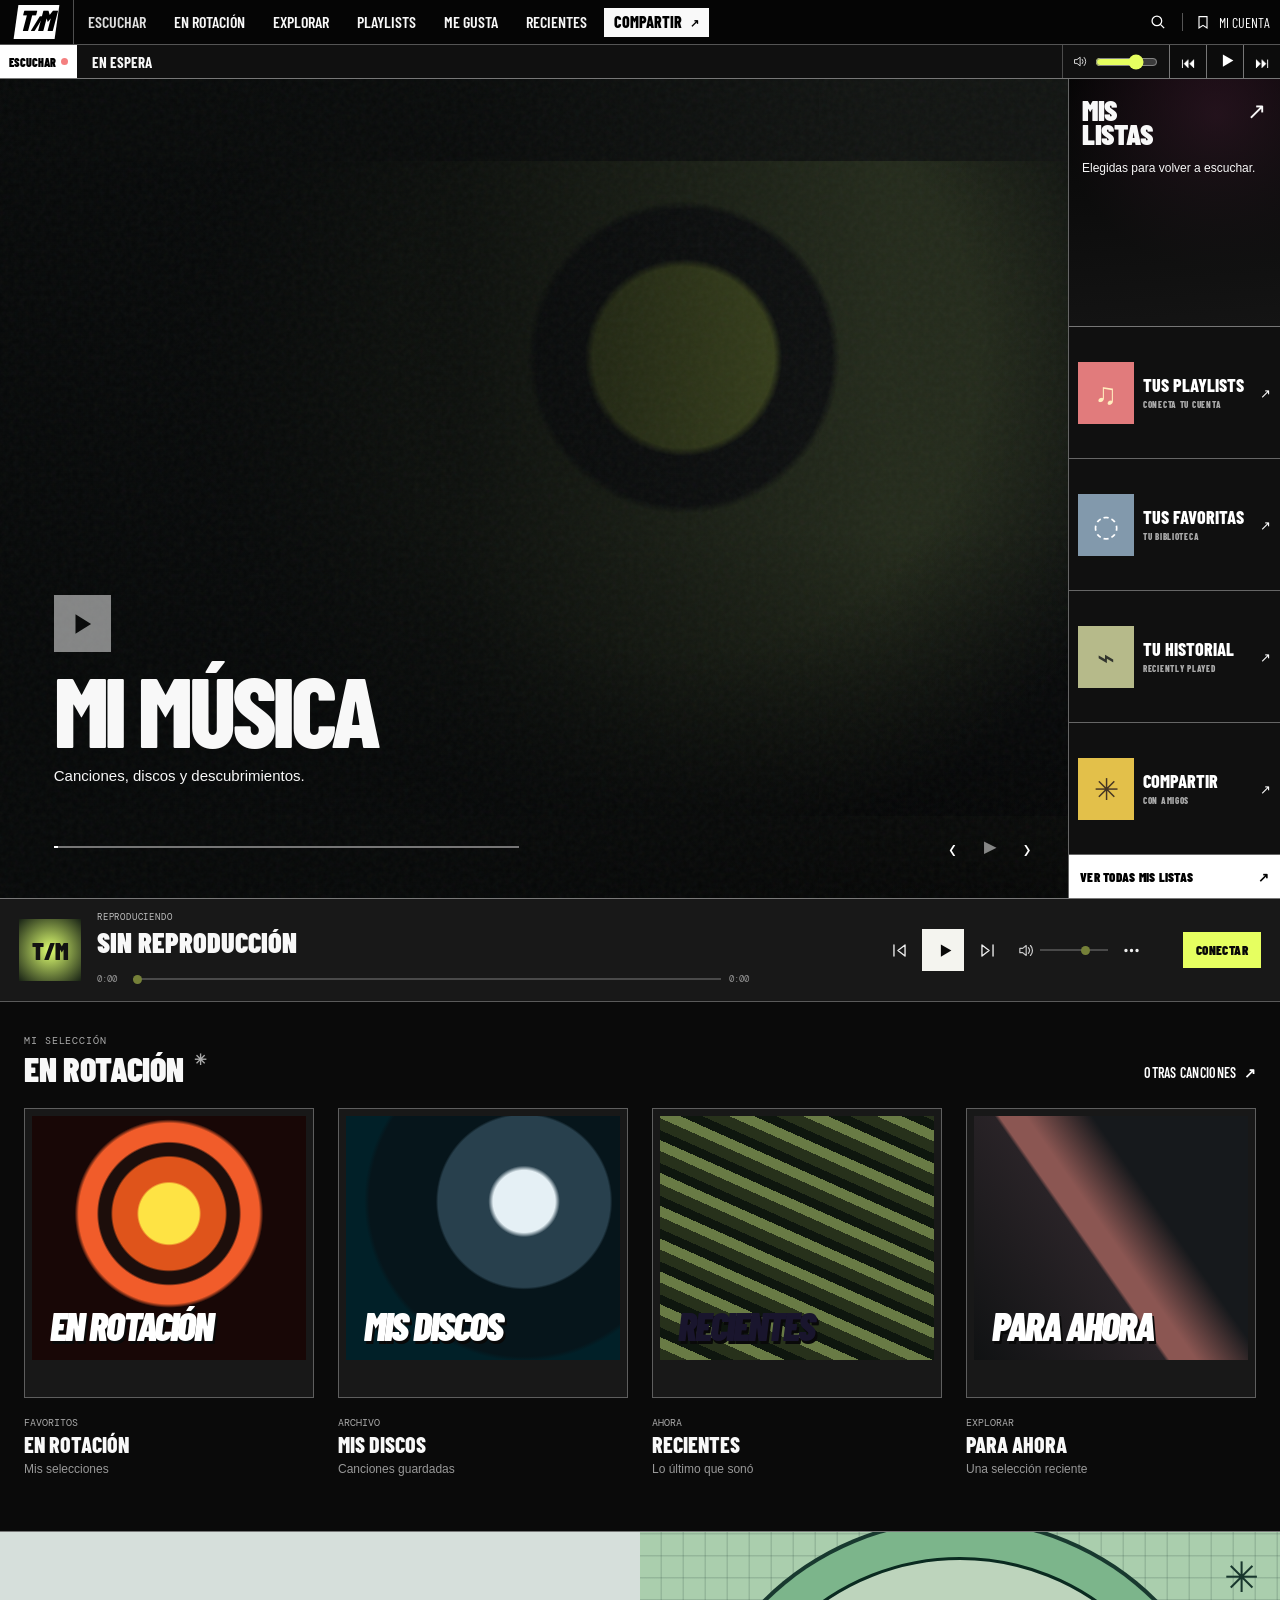
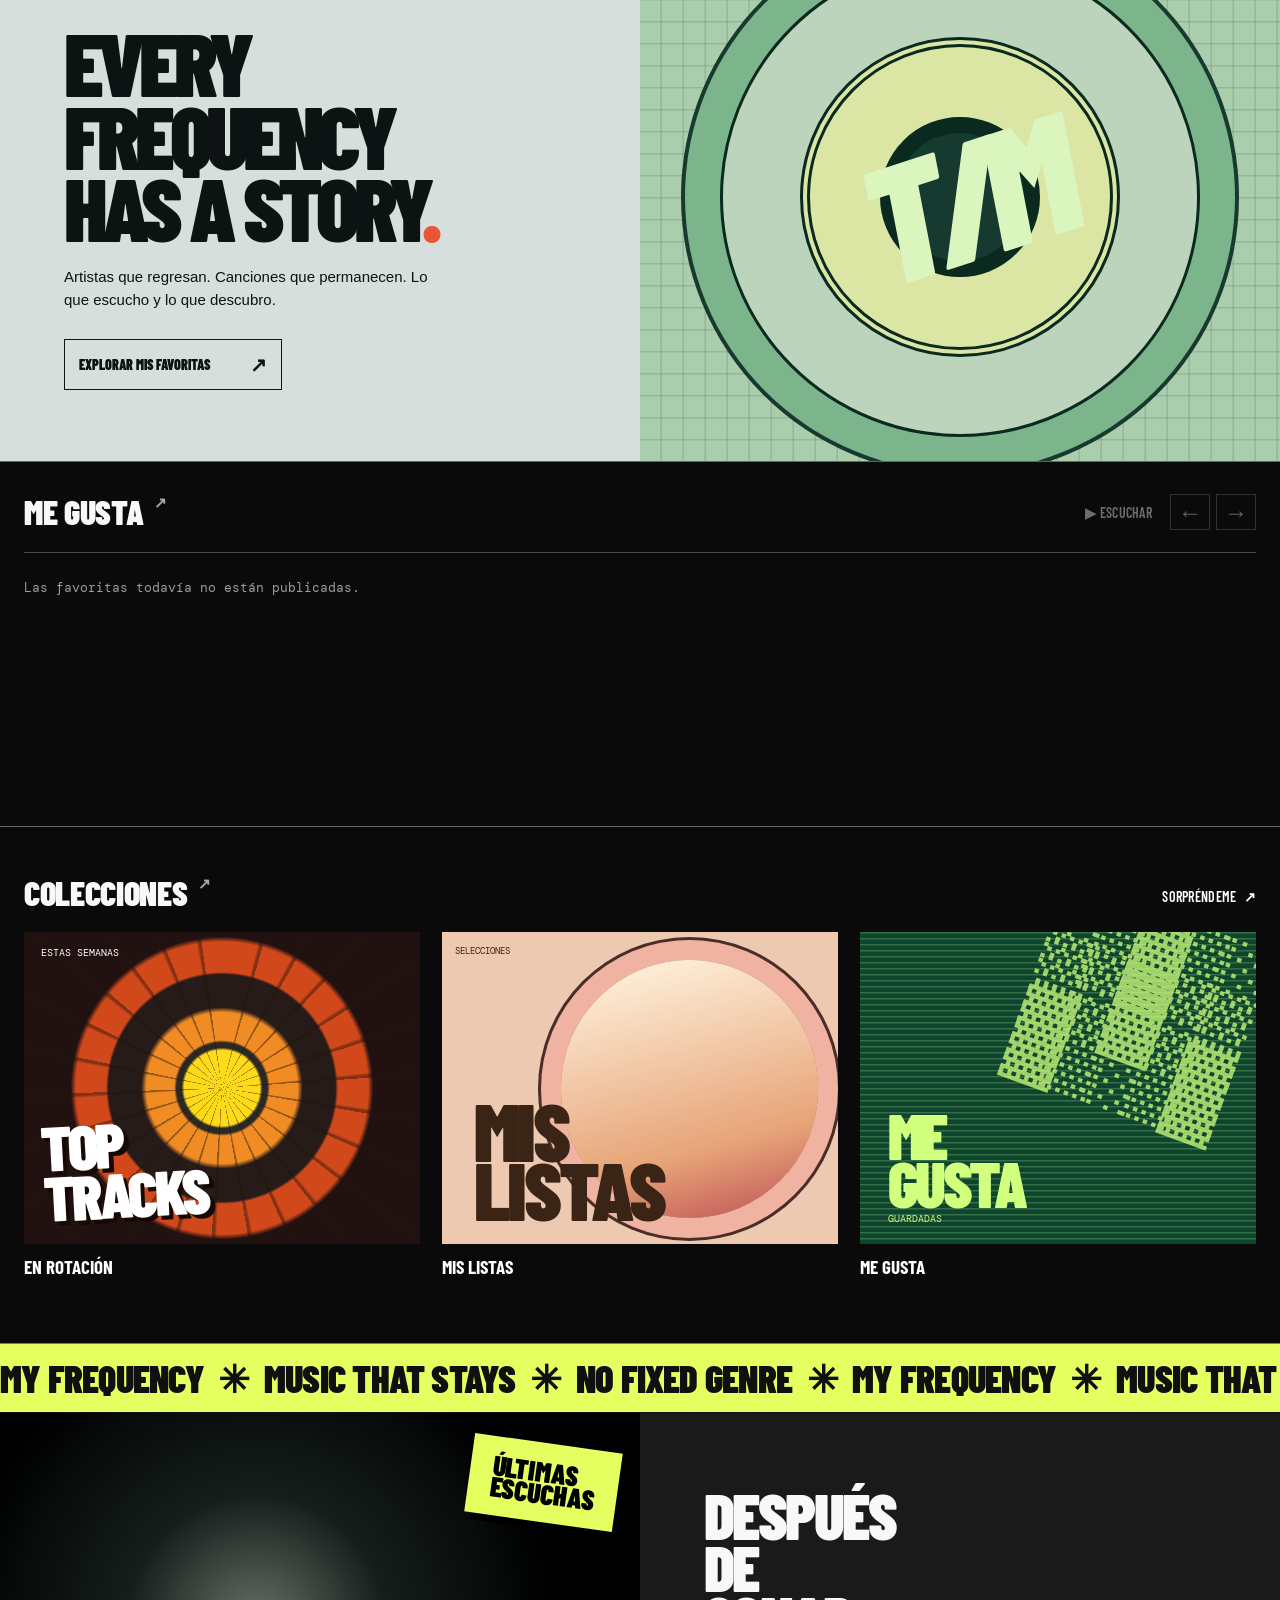
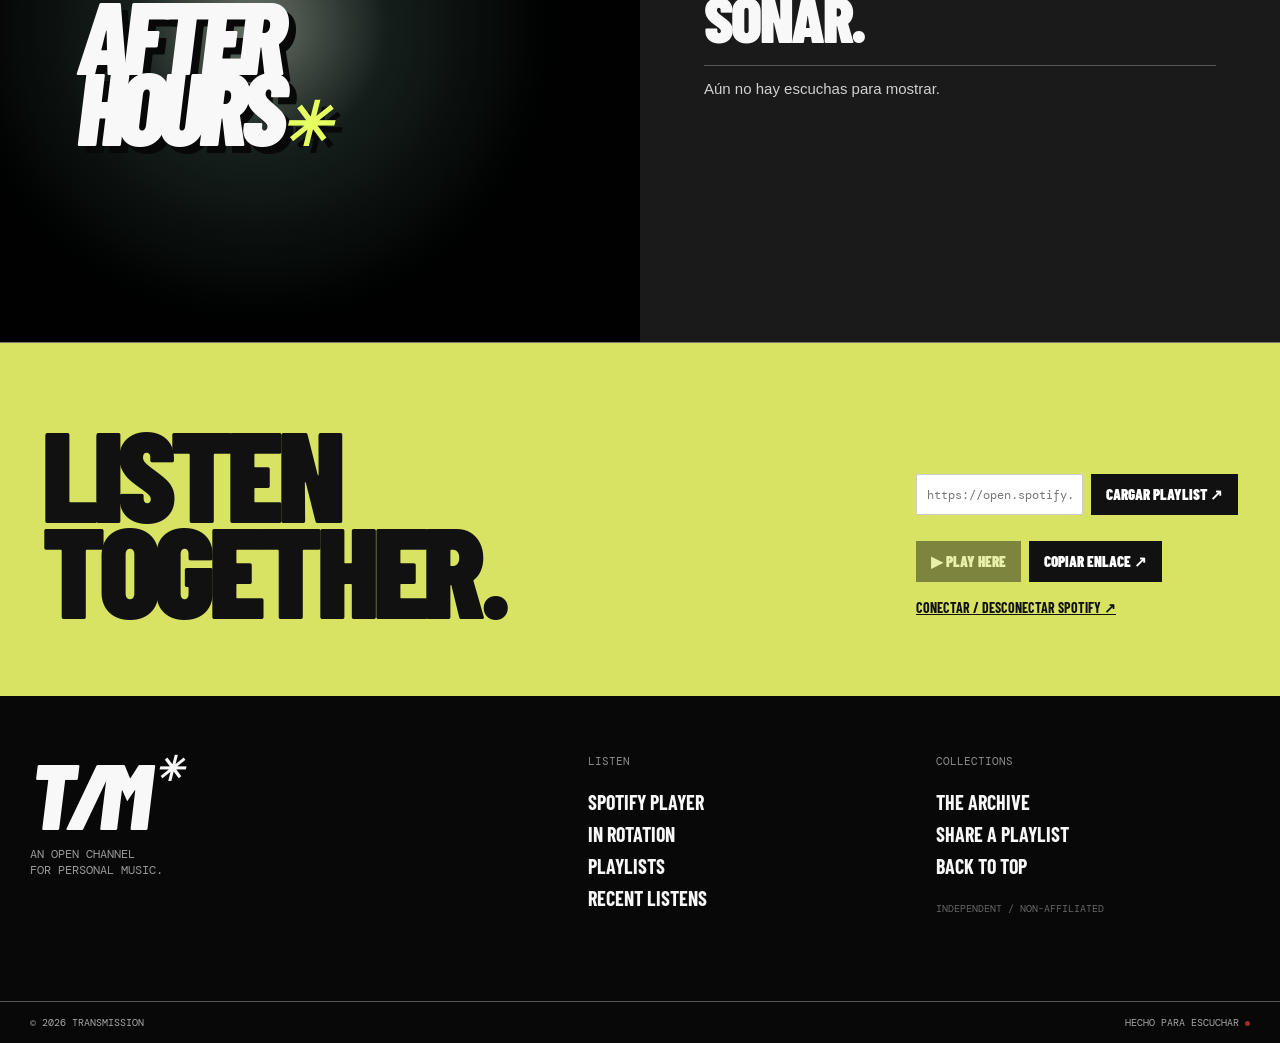
==== index.html @ 9f0e2707 "Publicar correcciones finales de audio, descubrimiento, playlists y navegación sin caché anterior" ====
<!doctype html>
<html lang="es">
<head>
  <meta charset="utf-8">
<link rel="icon" href="./favicon.svg?v=2" type="image/svg+xml">
<link rel="shortcut icon" href="./favicon.svg?v=2" type="image/svg+xml">
<meta name="application-name" content="TRANSMISSION">
<meta name="apple-mobile-web-app-title" content="TRANSMISSION">
<meta property="og:site_name" content="TRANSMISSION">
  <meta name="viewport" content="width=device-width, initial-scale=1, viewport-fit=cover">
  <meta name="theme-color" content="#080808">
  <meta name="description" content="TRANSMISSION: tu biblioteca, playlists y canciones de Spotify dentro de una web personal.">
  <title>TRANSMISSION — Personal music archive</title>
  <link rel="preconnect" href="https://fonts.googleapis.com">
  <link rel="preconnect" href="https://fonts.gstatic.com" crossorigin>
  <link href="https://fonts.googleapis.com/css2?family=Barlow+Condensed:wght@400;500;600;700;800;900&family=DM+Mono:wght@400;500&display=swap" rel="stylesheet">
  <style>
:root{--ink:#0a0a0a;--paper:#f2f0eb;--line:#4f4f4f;--yellow:#e6ff60;--mono:'DM Mono',monospace;--display:'Barlow Condensed','Arial Narrow',Arial,sans-serif}*{box-sizing:border-box}html{scroll-behavior:smooth;scroll-padding-top:85px}body{margin:0;background:var(--ink);color:#f8f8f8;font-family:var(--display);-webkit-font-smoothing:antialiased}button,input{font:inherit}button{cursor:pointer}button:focus-visible,a:focus-visible,input:focus-visible{outline:3px solid var(--yellow);outline-offset:3px}a{color:inherit;text-decoration:none}svg{fill:none;stroke:currentColor;stroke-width:1.7}img{max-width:100%}.skip-link{position:absolute;top:-60px;left:8px;background:white;color:black;padding:12px;z-index:500}.skip-link:focus{top:8px}.site-header{position:sticky;top:0;z-index:100;background:#050505}.top-bar{height:45px;display:flex;align-items:stretch;border-bottom:1px solid #555}.brand{padding:0 12px;display:grid;place-items:center;border-right:1px solid #4f4f4f;min-width:74px}.brand-mark{background:white;color:black;padding:0 4px 1px;font-family:var(--display);font-size:29px;font-style:italic;font-weight:900;line-height:30px;letter-spacing:-2px;transform:skew(-8deg)}.brand-mark-slash{font-size:21px;letter-spacing:-3px}.main-nav{display:flex;align-items:stretch;flex:1;min-width:0}.nav-link,.support-link{display:flex;align-items:center;padding:0 14px;font-size:16px;line-height:1;white-space:nowrap;font-weight:600}.nav-link:hover,.nav-link.is-current{color:#dedede}.nav-link:hover{text-decoration:underline;text-underline-offset:5px}.support-link{background:#f9f9f9;color:black;font-weight:800;height:29px;align-self:center;margin-left:3px;padding:0 10px;transition:background .2s}.support-link:hover{background:var(--yellow)}.support-link span{font-size:11px;margin-left:8px}.header-tools{display:flex;align-items:stretch;margin-left:auto}.icon-button{background:transparent;color:white;border:0;display:grid;place-items:center;min-width:40px}.header-search{width:45px}.header-search svg{width:18px;height:18px}.tool-divider{height:18px;align-self:center;border-left:1px solid #555;margin:0 2px}.header-account{display:flex;align-items:center;gap:8px;border:0;background:transparent;color:white;font-size:14px;padding:0 10px;white-space:nowrap}.header-account:hover,.icon-button:hover{color:var(--yellow)}.header-account svg{width:16px;height:16px}.saved-counter{font-family:var(--mono);font-size:9px;background:#444;padding:2px 4px;border-radius:8px}.more-trigger{font-size:15px;letter-spacing:3px;width:36px}.mobile-trigger{display:none}.live-strip{height:34px;display:flex;align-items:stretch;border-bottom:1px solid #777;background:#101010;overflow:hidden}.live-badge{font-size:12px;font-weight:900;color:black;background:#fff;white-space:nowrap;padding:0 9px;display:flex;align-items:center;gap:5px}.pulse-dot{display:inline-block;width:7px;height:7px;background:#ef4242;border-radius:100%;animation:pulse 1.7s infinite}.live-channel{color:white;border:0;border-left:1px solid #777;border-right:1px solid #777;background:#080808;display:flex;gap:8px;align-items:center;min-width:0;flex:1;text-align:left;padding:0;transition:background .15s}.live-channel:hover,.live-channel.is-active{background:#242424}.channel-number{align-self:stretch;background:white;color:black;font-weight:900;font-size:18px;padding:3px 10px;min-width:31px;display:grid;place-items:center}.channel-play{font-size:13px;padding-left:1px}.live-channel strong{font-size:15px;white-space:nowrap;text-overflow:ellipsis;overflow:hidden;letter-spacing:.03em}.broadcast-city{font-size:12px;font-weight:500;margin-left:auto;padding:0 8px}.strip-control{border:0;border-left:1px solid #777;background:#0c0c0c;color:white;min-width:37px;font-size:15px}.strip-control:hover{background:white;color:black}
.lead-layout{display:grid;grid-template-columns:minmax(0,1fr) 212px;min-height:calc(100vh - 80px);height:min(760px,calc(100svh - 80px));border-bottom:1px solid #787878}.hero-slider,.hero-visual{min-height:0;height:100%;position:relative;overflow:hidden}.hero-visual{background:#151515}.hero-image{position:absolute;inset:0;background-position:center;background-size:cover;transform:scale(1.035);transition:opacity .42s ease,transform 7s ease;opacity:.88}.hero-image.animate{transform:scale(1.115)}.hero-visual:before{content:"";pointer-events:none;position:absolute;inset:0;background:linear-gradient(0deg,rgba(0,0,0,.94) 0%,rgba(0,0,0,.32) 38%,transparent 75%),linear-gradient(90deg,rgba(0,0,0,.32),transparent 75%);z-index:1}.hero-grain{pointer-events:none;position:absolute;inset:0;z-index:1;opacity:.17;background-image:url('data:image/svg+xml,%3Csvg viewBox="0 0 180 180" xmlns="http://www.w3.org/2000/svg"%3E%3Cfilter id="n"%3E%3CfeTurbulence type="fractalNoise" baseFrequency=".85" numOctaves="3" stitchTiles="stitch"/%3E%3C/filter%3E%3Crect width="100%25" height="100%25" filter="url(%23n)" opacity=".28"/%3E%3C/svg%3E')}.hero-topline{position:absolute;left:26px;right:26px;top:23px;z-index:2;display:flex;justify-content:space-between;font-family:var(--mono);font-size:10px;letter-spacing:.06em;text-shadow:0 1px 4px #111}.hero-onair{display:flex;align-items:center;gap:6px}.hero-onair i{width:6px;height:6px;border-radius:50%;background:#e74747;display:block;animation:pulse 1.5s infinite}.hero-caption{position:absolute;left:clamp(24px,4.2vw,70px);bottom:112px;right:10%;z-index:3;max-width:620px}.hero-play{height:57px;width:57px;background:white;border:1px solid white;color:#0b0b0b;display:grid;place-items:center;margin-bottom:18px;transition:transform .2s,background .2s}.hero-play svg{width:26px;height:26px;fill:currentColor;stroke:none}.hero-play:hover{transform:scale(1.08);background:var(--yellow)}.hero-kicker{font-size:14px;text-transform:uppercase;letter-spacing:.08em;margin:0 0 3px}.hero-title{font-weight:800;line-height:.8;letter-spacing:-.045em;font-size:clamp(60px,7.7vw,148px);margin:0 0 16px;text-transform:uppercase}.hero-description{font-family:Arial,sans-serif;max-width:390px;font-size:15px;line-height:1.4;margin:0}.slider-footer{position:absolute;z-index:3;left:clamp(24px,4.2vw,70px);bottom:35px;right:30px;display:flex;align-items:center;gap:14px}.slider-progress{height:2px;flex:1;max-width:465px;background:#767676;overflow:hidden}.slider-progress span{display:block;width:1%;background:white;height:100%;transition:width .12s linear}.slider-count{font-family:var(--mono);font-size:11px;color:#ddd;white-space:nowrap}.slider-controls{display:flex;gap:14px;margin-left:auto}.slider-controls button{background:none;border:0;color:white;font-size:31px;line-height:1;min-width:20px;transition:transform .18s}.slider-controls button:hover{transform:scale(1.2);color:var(--yellow)}#pause-slide{font-size:15px;font-weight:bold}.mixtape-rail{height:100%;border-left:1px solid #666;display:flex;flex-direction:column;min-height:0}.rail-head{flex:1.65;min-height:0;position:relative;background:linear-gradient(175deg,rgba(0,0,0,.5),#141414),radial-gradient(circle at 70% 15%,#4d233b,transparent 60%);padding:21px 13px 13px;display:flex;flex-direction:column;border-bottom:1px solid #777}.rail-heading{font-size:29px;font-weight:900;line-height:.83;letter-spacing:-.01em}.rail-heading-arrows{position:absolute;right:14px;top:17px;font-size:23px}.rail-head p{font-family:Arial,sans-serif;font-size:12px;line-height:1.38;max-width:165px;margin-top:auto}.rail-item{background:#101010;flex:1;min-height:0;display:flex;align-items:center;gap:9px;text-align:left;color:white;border:0;border-bottom:1px solid #666;padding:5px 9px;overflow:hidden;transition:background .18s}.rail-item:hover{background:#2c2c2c}.rail-item-cover{height:62px;width:56px;flex-shrink:0;display:grid;place-items:center;font-size:30px}.art-pool{background:#e17b7c;color:#ffedbe}.art-focus{background:#8299ac;color:white}.art-low{background:#b6ba8a;color:#32352e}.art-feel{background:#e3c04a;color:#453523}.rail-item-label{font-size:18px;line-height:1.02;font-weight:800;flex:1}.rail-item-label small{display:block;font-size:9px;color:#aaa;letter-spacing:.08em;margin-top:5px}.rail-item-arrow{font-size:13px}.rail-all{border:0;background:white;color:black;height:43px;display:flex;align-items:center;justify-content:space-between;padding:0 11px;font-size:13px;font-weight:900;letter-spacing:.02em}.rail-all:hover{background:var(--yellow)}
.catalog-section{padding:32px 24px 54px;border-bottom:1px solid #777}.section-heading{display:flex;justify-content:space-between;gap:18px;align-items:end;margin-bottom:22px}.section-heading .eyebrow{margin-bottom:5px}.eyebrow{display:block;font-family:var(--mono);font-size:10px;letter-spacing:.09em;color:#aaa}.section-heading h2{font-weight:900;font-size:34px;line-height:1;margin:0;letter-spacing:-.01em}.heading-indicator{font-size:15px;vertical-align:top;color:#aaa;margin-left:4px}.view-all{font-size:14px;border:0;background:transparent;color:white;padding:5px 0;font-weight:600;letter-spacing:.02em;white-space:nowrap}.view-all span{margin-left:4px}.view-all:hover{color:var(--yellow)}.picks-grid{display:grid;grid-template-columns:repeat(4,minmax(0,1fr));gap:24px}.record-card{min-width:0}.record-image{display:block;border:1px solid #5e5e5e;position:relative;aspect-ratio:1 / 1;width:100%;overflow:hidden;background:#181818;padding:0;text-align:left;color:white}.record-art{position:absolute;inset:0;background-size:cover;background-position:center;transition:transform .6s cubic-bezier(.2,.7,.2,1),filter .4s}.record-image:hover .record-art{transform:scale(1.065);filter:brightness(.88)}.record-image:after{content:'';position:absolute;inset:0;box-shadow:inset 0 0 0 0 white;transition:box-shadow .2s;pointer-events:none}.record-image:hover:after{box-shadow:inset 0 0 0 2px white}.card-play{position:absolute;left:12px;bottom:12px;width:37px;height:37px;background:white;color:black;display:grid;place-items:center;font-size:14px;opacity:0;transform:translateY(8px);transition:.2s}.record-image:hover .card-play,.record-image:focus-visible .card-play{opacity:1;transform:translateY(0)}.record-index{position:absolute;right:9px;top:9px;padding:4px 6px;background:#000c;color:white;font-family:var(--mono);font-size:9px}.record-info{display:flex;justify-content:space-between;align-items:start;gap:10px;margin-top:12px}.record-type{font-family:var(--mono);font-size:10px;color:#aaa}.record-info h3{font-size:22px;line-height:1.02;margin:4px 0 5px;font-weight:800}.record-info p{margin:0;max-width:260px;color:#999;font-family:Arial,sans-serif;font-size:12px;line-height:1.38}.save-button{flex-shrink:0;color:white;background:transparent;border:1px solid #777;width:29px;height:29px;display:grid;place-items:center;font-family:Arial,sans-serif;font-size:24px;font-weight:normal;line-height:1}.save-button:hover,.save-button.is-saved{color:black;background:var(--yellow);border-color:var(--yellow)}.graphic-one{background:linear-gradient(147deg,#f26930 0 52%,#220e28 52%);padding:21px}.graphic-one .graphic-overline{position:absolute;top:12px;left:18px;font:9px var(--mono);color:black}.graphic-one b{position:absolute;bottom:15%;left:10px;color:#f5eacb;font-size:clamp(40px,5.5vw,101px);font-style:italic;font-weight:900;line-height:.65;letter-spacing:-.09em;transform:rotate(-8deg);text-shadow:5px 5px 0 #090909}.graphic-bottom{position:absolute;bottom:12px;right:12px;font:10px var(--mono);color:#ffceb8}.graphic-two{background:radial-gradient(circle at 54% 40%,#c6e8c2 0,#4e6f68 24%,#141a3b 42%,#131216 70%)}.graphic-two .orbital{position:absolute;left:15%;top:12%;width:80%;height:75%;border:1px solid #d1f1baaa;border-radius:50%;transform:rotate(35deg) scaleX(.5)}.graphic-two .orbital-two{transform:rotate(-35deg) scaleX(.7)}.graphic-two strong{position:absolute;font-size:clamp(50px,5vw,96px);font-weight:900;line-height:.74;letter-spacing:-.06em;left:8%;bottom:15%;color:#e5ecde;text-shadow:3px 3px 12px #111}.graphic-two small{position:absolute;bottom:7%;left:9%;font:10px var(--mono)}.graphic-three{background:#9d85ce;color:#1a1432}.graphic-three .graphic-number{position:absolute;top:13px;left:16px;font:10px var(--mono)}.graphic-three strong{position:absolute;top:27%;left:6%;font-size:clamp(49px,5.1vw,102px);font-weight:900;line-height:.67;letter-spacing:-.075em;z-index:2}.connections-lines{position:absolute;inset:-30%;background:repeating-linear-gradient(25deg,transparent 0 19px,#2c2548 20px 21px,transparent 22px 36px);opacity:.28;transform:rotate(16deg)}.graphic-footer{position:absolute;bottom:13px;right:13px;font:10px var(--mono)}
.discover-panel{min-height:530px;display:grid;grid-template-columns:1fr 1fr;border-bottom:1px solid #666;overflow:hidden}.discover-copy{padding:clamp(38px,5vw,80px);display:flex;flex-direction:column;align-items:start;justify-content:center;background:#d6dfdb;color:#0d1212}.discover-copy .eyebrow{color:#444}.discover-copy h2{margin:22px 0;font-size:clamp(67px,7vw,134px);letter-spacing:-.065em;font-weight:900;line-height:.81}.heading-period{color:#e95537}.discover-copy p{font-family:Arial,sans-serif;font-size:15px;max-width:390px;line-height:1.55;margin:0 0 28px}.outline-cta{border:1px solid currentColor;display:flex;align-items:center;justify-content:space-between;gap:40px;padding:12px 14px;font-size:14px;font-weight:900;transition:.2s;background:transparent;color:inherit}.outline-cta:hover{background:#121212;color:white}.outline-cta span{font-size:20px}.discover-art{position:relative;min-height:500px;background:#aacead;overflow:hidden}.discover-art:before{content:'';position:absolute;inset:0;background:repeating-linear-gradient(0deg,transparent 0 20px,#36534831 21px 22px),repeating-linear-gradient(90deg,transparent 0 20px,#36534831 21px 22px)}.circles{border-radius:50%;border:3px solid #0a2a20;position:absolute;left:50%;top:50%;transform:translate(-50%,-50%);aspect-ratio:1}.circle-a{width:75%;background:#bdd4bc;box-shadow:0 0 0 35px #7cb58b,0 0 0 39px #18392f}.circle-b{width:50%;border-width:10px;border-style:double;background:#dbe6a4}.circle-c{width:25%;border-width:16px;background:#163a30}.disc-mark{position:absolute;inset:0;display:grid;place-items:center;color:#dbf5be;font-size:clamp(90px,13vw,210px);letter-spacing:-.1em;font-style:italic;font-weight:900;transform:rotate(-18deg)}.sideprint{position:absolute;left:18px;bottom:17px;color:#10281f;font:10px var(--mono)}.crosshair{position:absolute;right:21px;top:18px;color:#18362d;font-size:42px;animation:slow-spin 18s linear infinite}.collection-section{padding-top:49px}.collection-grid{display:grid;grid-template-columns:repeat(3,minmax(0,1fr));gap:22px}.collection-tile{display:block;min-width:0;background:none;color:white;text-align:left;border:0;padding:0}.collection-art{position:relative;display:block;overflow:hidden;aspect-ratio:1.27}.collection-art-one{background:radial-gradient(circle at 50% 50%,#ffda1a 0 15%,#2c2822 16% 18%,#f18c24 19% 30%,#271b19 32% 45%,#d1481a 46% 58%,#211211 60%)}.collection-art-one:before{content:'';position:absolute;inset:-50%;background:repeating-conic-gradient(from 2deg at 50% 50%,transparent 0 12deg,#20130b70 13deg 14deg);animation:slow-spin 45s linear infinite}.distortion-title{position:absolute;font-size:clamp(42px,4.9vw,89px);font-weight:900;line-height:.8;letter-spacing:-.045em;left:18px;bottom:26px;transform:rotate(-3deg);text-shadow:4px 4px #170803;z-index:1}.distortion-coord{position:absolute;top:14px;left:17px;font:10px var(--mono);z-index:1}.collection-art-two{background:#edc9b1;color:#392415}.sun-disc{position:absolute;left:30%;top:9%;width:65%;aspect-ratio:1;border-radius:50%;background:linear-gradient(165deg,#fef1dc 5%,#e7a478 70%,#be4e55 100%);box-shadow:0 0 0 20px #f0b3a1,0 0 0 23px #4b2d28}.collection-art-two strong{position:absolute;left:8%;bottom:8%;font-size:clamp(64px,6.4vw,120px);font-weight:900;letter-spacing:-.04em;line-height:.73}.tiny-invert{position:absolute;top:13px;left:13px;font:9px var(--mono)}.collection-art-three{background:#0f442d;color:#d1ff7e}.collection-art-three:before{content:'';position:absolute;inset:0;background:repeating-linear-gradient(0deg,transparent 0 4px,#a4ff843b 5px 6px);mix-blend-mode:screen}.pixel-cloud{position:absolute;right:5%;top:0;font-size:clamp(52px,7vw,110px);font-family:monospace;line-height:.6;letter-spacing:-.13em;transform:rotate(20deg);opacity:.75}.collection-art-three strong{position:absolute;left:7%;bottom:12%;font-size:clamp(42px,5vw,92px);font-weight:900;letter-spacing:-.055em;line-height:.75}.collection-art-three small{position:absolute;left:7%;bottom:6%;font:10px var(--mono)}.collection-tile:hover .collection-art{filter:contrast(1.15)}.collection-tile:hover .collection-art>strong,.collection-tile:hover .distortion-title{transform:translateY(-7px);transition:.2s}.collection-caption{display:flex;justify-content:space-between;gap:8px;padding:13px 0}.collection-caption b{font-size:19px;line-height:1}.collection-caption span{font:9px var(--mono);color:#bdbdbd;align-self:center;white-space:nowrap}.marquee-band{background:var(--yellow);color:#101010;overflow:hidden;padding:15px 0;border-bottom:1px solid #131313}.marquee-inner{white-space:nowrap;font-weight:900;letter-spacing:-.02em;font-size:clamp(24px,3vw,49px);line-height:1;animation:move-left 30s linear infinite;width:max-content}.studio-block{display:grid;grid-template-columns:1fr 1fr;min-height:530px;border-bottom:1px solid #777}.studio-image{position:relative;overflow:hidden;background:#111;min-height:500px}.studio-img{position:absolute;inset:0;background-size:cover;background-position:center;filter:grayscale(.75) contrast(1.1);transition:filter .5s,transform 1s}.studio-image:hover .studio-img{filter:grayscale(0);transform:scale(1.05)}.studio-sticker{position:absolute;right:22px;top:30px;background:var(--yellow);color:black;font-size:28px;font-weight:900;line-height:.8;padding:17px 22px;transform:rotate(8deg);box-shadow:7px 7px black}.studio-sticker small{font:10px var(--mono)}.studio-content{padding:clamp(38px,5vw,90px);display:flex;flex-direction:column;justify-content:center;align-items:start;background:#1a1a1a}.studio-content h2{font-size:clamp(62px,7vw,130px);line-height:.8;font-weight:900;letter-spacing:-.04em;margin:20px 0}.studio-content p{font:15px/1.5 Arial,sans-serif;max-width:380px;margin:0 0 30px;color:#d0d0d0}.studio-content .outline-cta:hover{background:white;color:black}.support-section{padding:64px 42px 80px;background:#d8e363;color:#111}.support-section .eyebrow{color:#30390b}.support-flex{display:flex;align-items:end;justify-content:space-between;gap:50px}.support-flex h2{margin:17px 0 0;font-size:clamp(75px,10vw,190px);line-height:.75;letter-spacing:-.05em;font-weight:900}.support-flex>div{max-width:280px}.support-flex p{font:15px/1.4 Arial,sans-serif;margin:0 0 26px}.light-cta{border-bottom:2px solid;padding:8px 0;font-weight:900;display:flex;justify-content:space-between;gap:50px;font-size:16px}
.footer{background:#080808}.footer-main{display:grid;grid-template-columns:1.5fr .7fr .9fr 1.3fr;gap:40px;padding:58px 30px 86px}.footer-logo{font-size:93px;font-weight:900;letter-spacing:-.09em;line-height:.85;font-style:italic}.footer-logo span{font-size:34px;vertical-align:top;letter-spacing:normal;margin-left:12px}.footer-main p{font:12px/1.4 var(--mono);color:#999}.footer-title{display:block;font:11px var(--mono);color:#8d8d8d;margin-bottom:18px}.footer-main a{display:block;font-size:20px;line-height:1.6;font-weight:700}.footer-main a:hover{color:var(--yellow)}.footer-note{display:block;margin-top:20px;font:10px var(--mono);color:#666}.footer-news p{max-width:220px}.coming-soon{margin-top:30px;border-bottom:1px solid #888;padding-bottom:10px;display:flex;justify-content:space-between;font:14px var(--mono)}.footer-bottom{display:flex;justify-content:space-between;gap:15px;padding:14px 30px;border-top:1px solid #555;font:10px var(--mono);color:#a6a6a6}.footer-bottom .pulse-dot{width:5px;height:5px}
.overlay{position:fixed;inset:0;z-index:200;background:rgba(0,0,0,.85);display:none;align-items:flex-start;justify-content:center;padding:90px 20px 25px;overflow-y:auto;backdrop-filter:blur(6px)}.overlay.is-open{display:flex;animation:fade-in .2s}.overlay-panel{position:relative;width:min(720px,100%);background:#161616;border:1px solid #777;padding:clamp(27px,5vw,60px);box-shadow:0 18px 90px #000b}.close-overlay{position:absolute;right:14px;top:12px;background:none;border:0;color:white;font-size:24px;padding:6px 11px}.close-overlay:hover{color:var(--yellow)}.overlay h2{font-size:clamp(44px,6vw,84px);font-weight:900;letter-spacing:-.02em;line-height:.83;margin:15px 0 28px}.search-field{display:flex;gap:12px;border-bottom:2px solid white;padding-bottom:11px}.search-field svg{width:22px;height:22px;align-self:center}.search-field input{width:100%;background:transparent;border:0;outline:0;color:white;font-size:23px;font-weight:700}.search-field input::placeholder{color:#777}.search-results{margin-top:20px;display:flex;flex-direction:column;gap:1px}.search-result{color:white;background:#222;border:0;text-align:left;display:flex;justify-content:space-between;align-items:center;font-size:19px;font-weight:800;padding:12px}.search-result:hover{background:#555}.search-result small{font:10px var(--mono);color:#aaa}.details-panel>p{font:16px/1.45 Arial,sans-serif;color:#c6c6c6;max-width:510px}.details-actions{display:flex;flex-wrap:wrap;gap:9px;margin-top:35px}.details-panel .details-hint{font:11px/1.5 var(--mono);margin-top:26px;color:#888}.button-cta:hover{background:white;color:black}.toast{position:fixed;bottom:22px;right:20px;z-index:240;max-width:350px;background:var(--yellow);color:#111;padding:14px 20px;font:12px var(--mono);opacity:0;pointer-events:none;transform:translateY(15px);transition:opacity .2s,transform .2s;box-shadow:8px 8px 0 #000}.toast.is-visible{opacity:1;transform:translateY(0)}
@keyframes pulse{0%,100%{opacity:1}50%{opacity:.2}}@keyframes slow-spin{to{transform:rotate(360deg)}}@keyframes move-left{to{transform:translateX(-50%)}}@keyframes fade-in{from{opacity:0}to{opacity:1}}
@media(max-width:1180px){.broadcast-city{display:none}.nav-link{padding:0 10px}.header-account span:not(.saved-counter){display:none}.picks-grid{gap:15px}.record-info h3{font-size:19px}.collection-caption{flex-direction:column}.discover-copy h2{font-size:clamp(62px,6.5vw,98px)}}
@media(max-width:850px){.top-bar{height:54px}.mobile-trigger{display:grid;margin-right:0}.brand{min-width:66px}.main-nav{display:none;position:absolute;top:54px;left:0;right:0;background:#111;flex-direction:column;border-bottom:1px solid #777;padding:12px 16px 18px;box-shadow:0 14px 25px #0008}.main-nav.is-open{display:flex}.main-nav a{min-height:38px;padding:9px 12px;font-size:22px}.main-nav .support-link{align-self:flex-start;margin-top:10px;min-height:32px;font-size:17px}.header-tools{margin-left:auto}.live-strip{height:34px}.live-channel strong{font-size:12px}.live-channel:nth-of-type(3){display:none}.lead-layout{grid-template-columns:1fr;min-height:0;height:auto}.hero-slider,.hero-visual{height: min(650px,calc(82svh - 88px));min-height:430px}.mixtape-rail{display:grid;grid-template-columns:repeat(4,1fr);grid-template-rows:100px 110px;height:auto;border-left:0}.rail-head{grid-column:1/-1;padding:14px 17px;display:block}.rail-heading{font-size:27px}.rail-head p{max-width:unset;margin:8px 0}.rail-item{border-right:1px solid #666;min-width:0;flex-direction:column;align-items:start;justify-content:center;padding:10px}.rail-item-cover{height:35px;width:35px;font-size:19px}.rail-item-label{font-size:16px}.rail-item-label small{display:none}.rail-item-arrow{display:none}.rail-all{display:none}.picks-grid{grid-template-columns:repeat(2,1fr);row-gap:29px}.discover-panel{grid-template-columns:1fr}.discover-copy{min-height:450px}.discover-art{min-height:420px}.studio-block{grid-template-columns:1fr}.studio-content{min-height:450px}.studio-image{min-height:430px}.footer-main{grid-template-columns:1.6fr 1fr;gap:35px}.footer-news{grid-column:2}.support-flex{align-items:start;flex-direction:column;gap:24px}.support-flex h2{font-size:clamp(75px,12vw,120px)}}
@media(max-width:540px){.top-bar{height:49px}.main-nav{top:49px}.brand{padding:0 8px}.brand-mark{font-size:24px;line-height:27px}.header-account{padding:0 5px}.more-trigger,.tool-divider{display:none}.live-strip{height:32px}.live-badge{font-size:10px;padding:0 6px}.live-channel{flex:1}.live-channel .channel-number{font-size:14px;min-width:25px;padding:0 6px}.live-channel strong{font-size:12px;white-space:nowrap}.live-channel:nth-of-type(3){display:none}.strip-control{min-width:30px}.strip-control:nth-last-child(-n+2){display:none}.hero-slider,.hero-visual{height:clamp(470px,72svh,640px)}.hero-topline{left:15px;right:15px;top:14px;font-size:8px}.hero-caption{left:19px;right:15px;bottom:96px}.hero-title{font-size:clamp(67px,18vw,104px)}.hero-description{font-size:13px;max-width:260px}.hero-play{width:49px;height:49px}.slider-footer{left:19px;bottom:21px;right:15px}.slider-progress{max-width:unset}.slider-controls{gap:8px}.mixtape-rail{grid-template-columns:repeat(2,minmax(0,1fr));grid-template-rows:91px 88px 88px}.rail-head{grid-column:1/-1}.rail-item{flex-direction:row;padding:10px;gap:8px}.rail-item-label{font-size:17px}.rail-item-cover{flex-shrink:0}.catalog-section{padding:30px 14px 42px}.section-heading h2{font-size:28px}.picks-grid{gap:11px;row-gap:26px}.record-info{gap:5px}.record-info h3{font-size:19px}.record-info p{font-size:11px}.record-type{font-size:9px}.save-button{width:26px;height:26px;font-size:19px}.graphic-one b{font-size:clamp(37px,11vw,66px)}.graphic-two strong{font-size:clamp(34px,10vw,69px)}.graphic-three strong{font-size:clamp(30px,9vw,67px)}.record-index{font-size:7px}.discover-copy{padding:38px 20px;min-height:430px}.discover-copy h2{font-size:clamp(62px,15vw,93px)}.discover-art{min-height:370px}.collection-grid{grid-template-columns:1fr;gap:22px}.collection-art{aspect-ratio:1.4}.distortion-title,.collection-art-two strong,.collection-art-three strong{font-size:clamp(60px,17vw,105px)}.marquee-inner{font-size:30px}.studio-content{padding:40px 20px}.studio-content h2{font-size:clamp(72px,16vw,100px)}.studio-image{min-height:340px}.studio-sticker{font-size:22px}.support-section{padding:50px 20px}.support-flex h2{font-size:clamp(65px,16vw,100px)}.footer-main{grid-template-columns:1fr 1fr;gap:25px;padding:40px 18px}.footer-main>div:first-child{grid-column:1/-1}.footer-news{grid-column:1/-1}.footer-logo{font-size:65px}.footer-bottom{padding:13px 18px;flex-direction:column;font-size:9px}.overlay{padding:60px 10px}.overlay-panel{padding:35px 20px}.search-field input{font-size:17px}.search-result{font-size:16px}}
@media(prefers-reduced-motion:reduce){*,*:before,*:after{animation-duration:.01ms!important;transition-duration:.01ms!important;scroll-behavior:auto!important}}

</style>
  
  


<style>
/* Restore native TRANSMISSION editorial grid, with actual Spotify metadata instead of fake broadcasts */
#hero-image{background-image:radial-gradient(circle at 64% 30%,#515d26 0 11%,#101212 12% 18%,#2b3320 19% 36%,#0a0c0d 60%),linear-gradient(120deg,#111,#343b33);opacity:1}
.hero-visual{background:#141714}
.tm-audio-panel{display:grid;grid-template-columns:85px minmax(0,1fr) minmax(155px,auto);align-items:center;gap:17px;background:#191919;padding:13px 18px;border-bottom:1px solid #5a5a5a}
.tm-player-art{height:70px;width:70px;display:grid;place-items:center;background:radial-gradient(circle,#deff70,#172115);font-size:32px;font-weight:900;color:#121212;background-size:cover;background-position:center}
.tm-player-copy{display:flex;flex-direction:column;gap:5px;overflow:hidden}
.tm-player-copy strong{font-size:clamp(22px,3vw,34px);font-weight:900;line-height:1;text-transform:uppercase;overflow:hidden;text-overflow:ellipsis;white-space:nowrap}
.tm-player-copy small{font-family:var(--mono);font-size:11px;color:#aaa;overflow:hidden;white-space:nowrap;text-overflow:ellipsis}
.tm-player-state{display:flex;flex-direction:column;align-items:flex-end;gap:7px}
.tm-player-state span{font:10px var(--mono);color:#c3c3c3}
.tm-button{background:var(--yellow);border:1px solid var(--yellow);color:#080808;padding:9px 12px;font-weight:900;font-size:15px}
.tm-button:hover{background:white}
.tm-status{font:11px/1.65 var(--mono);background:#161616;padding:8px 18px;color:#bbb;border-bottom:1px solid #4d4d4d;min-height:33px}
.tm-status.is-error{color:#ff9f9f}
.tm-strip-song{display:flex;align-items:center;gap:12px;flex:1;min-width:0;padding:0 15px;white-space:nowrap;overflow:hidden}
.tm-strip-song strong{font-size:15px;overflow:hidden;white-space:nowrap;text-overflow:ellipsis}
.tm-strip-song small{font:10px var(--mono);color:#aaa;overflow:hidden;text-overflow:ellipsis}
.tm-strip-owner{color:#a6a6a6;font:10px var(--mono);padding:0 14px;align-self:center;white-space:nowrap}
.tm-rail-image{background-position:center;background-size:cover}
.tm-empty{padding:22px 15px;background:#1b1b1b;color:#aaa;font:11px/1.7 var(--mono);grid-column:1/-1}
.record-art.no-cover{background:radial-gradient(circle at 56% 41%,#8f9249 0 8%,#0f1614 9% 21%,#5e532b 22% 24%,#172318 25% 50%,#080808 66%)}
.tm-recent-panel{background:linear-gradient(160deg,#080d0c,#203a39 57%,#030707)}
.tm-studio-gradient{background:radial-gradient(circle at 40% 40%,#557b56,#0c2d21 26%,#090d0a 60%),repeating-conic-gradient(from 45deg,#181818 0 25deg,#040404 25deg 50deg)}
.tm-recent-art-title{position:absolute;left:12%;top:35%;font-size:clamp(70px,8vw,150px);font-weight:900;font-style:italic;line-height:.7;letter-spacing:-.07em;text-shadow:7px 7px #080808}
.tm-recent-art-title span{font-size:60px;color:var(--yellow)}
.tm-history{display:block}
.tm-history h2{font-size:clamp(43px,5vw,85px);margin:12px 0 22px}
.tm-recent-items{width:100%;border-top:1px solid #555}
.tm-recent-item{width:100%;padding:10px 0;display:flex;gap:12px;align-items:center;border:0;border-bottom:1px solid #555;background:none;color:white;text-align:left}
.tm-recent-item:hover{background:#303030}
.tm-recent-index{font:10px var(--mono);color:#888;width:20px;flex:none}
.tm-recent-cover{height:50px;width:50px;background:#343434;background-position:center;background-size:cover;flex:none}
.tm-recent-desc{min-width:0;flex:1;display:flex;flex-direction:column}
.tm-recent-desc strong{font-size:20px;white-space:nowrap;overflow:hidden;text-overflow:ellipsis}
.tm-recent-desc small{font:10px var(--mono);color:#aaa;white-space:nowrap;overflow:hidden;text-overflow:ellipsis}
.tm-recent-arrow{font-size:18px;color:var(--yellow);padding:0 6px}
.tm-share .tm-form{display:flex;gap:8px;flex-wrap:wrap;margin:14px 0 12px}
.tm-form input{background:#fff;color:#090909;font:12px var(--mono);border:1px solid #ccc;padding:10px;min-width:0;flex:1}
.tm-form .tm-submit,.tm-actions .tm-submit{display:inline-flex;align-items:center;justify-content:center;padding:10px 14px;border:1px solid #111;background:#111;color:white;font:900 15px var(--display);cursor:pointer}
.tm-form .tm-submit:hover,.tm-actions .tm-submit:hover{background:#353535}
.tm-actions{display:flex;gap:8px;flex-wrap:wrap;margin:15px 0}
.tm-actions button:disabled{opacity:.45;cursor:not-allowed}
.tm-shared-name{font-size:22px!important;font-family:var(--display)!important;font-weight:900;line-height:1.1}
.tm-link{border:0;background:none;color:#111;text-decoration:underline;cursor:pointer;font:700 14px var(--display);padding:0}
.support-section .tm-share{max-width:620px}
#prev-slide:disabled,#pause-slide:disabled,#next-slide:disabled,#hero-play:disabled{opacity:.5;cursor:not-allowed}
.record-info p{overflow:hidden;text-overflow:ellipsis}
@media(max-width:800px){.tm-strip-owner,.tm-strip-song small{display:none}.tm-player-state span{display:none}.tm-audio-panel{grid-template-columns:65px minmax(0,1fr) auto;gap:9px;padding:11px}.tm-player-art{width:55px;height:55px}.tm-player-copy .eyebrow{font-size:9px}.tm-strip-song{padding:0 7px}}
@media(max-width:540px){.tm-player-state{min-width:92px}.tm-button{font-size:12px;padding:8px}.tm-strip-song strong{font-size:12px}.tm-recent-art-title{font-size:79px}.tm-history h2{font-size:55px}}
@media(prefers-reduced-motion:reduce){.tm-recent-art-title{transition:none}}
.tm-placeholder{display:flex;align-items:flex-end;justify-content:flex-start;padding:18px;background-position:center;background-size:cover}
.tm-placeholder-title{position:relative;z-index:2;font-weight:900;font-size:clamp(31px,3.1vw,64px);line-height:.83;letter-spacing:-.05em;font-style:italic;text-shadow:2px 3px #090909;max-width:100%;overflow-wrap:anywhere}
.tm-placeholder.graphic-one{background:radial-gradient(circle at 50% 40%,#fee344 0 15%,#df541b 16% 28%,#1d0e0b 29% 35%,#f15c2a 36% 45%,#180706 47% 75%)}
.tm-placeholder.graphic-two{background:radial-gradient(circle at 65% 35%,#e5f0f5 0 13%,#28404d 15% 36%,#06151b 37% 65%,#012028 67%)}
.tm-placeholder.graphic-three{background:repeating-linear-gradient(24deg,#253216 0 11px,#667d3a 11px 21px,#0c170d 21px 30px);filter:saturate(.8)}
.tm-placeholder.art-focus{background:linear-gradient(55deg,#101213,#292327 43%,#8b5652 44% 50%,#16191c 65%)}
.tm-recent-items .tm-empty{background:none;padding:12px 0}
.tm-rail-image{background-size:cover!important;background-position:center!important}
.toast.show{opacity:1;transform:translateY(0);pointer-events:auto}
.rail-head .tm-station-button{display:flex;gap:9px;justify-content:space-between;align-items:center;margin-top:12px;padding:8px 9px;border:1px solid var(--yellow);color:#111;background:var(--yellow);font-size:13px;font-weight:900;line-height:1.1}
.rail-head .tm-station-button:hover{background:white;border-color:white}
.tm-owner-publish{border:1px solid #242a0d;background:#c2d452;padding:14px;margin:14px 0;color:#1a1a1a}
.tm-owner-publish[hidden]{display:none}
.tm-owner-publish p{margin:9px 0 10px!important;font:12px/1.5 Arial,sans-serif!important}
.tm-owner-publish small{font:10px/1.6 var(--mono);display:block;margin-top:9px}
.tm-share-label{display:flex;align-items:start;gap:7px;font:10px/1.5 var(--mono);margin:8px 0 13px}
.tm-share-label input{accent-color:#232905;margin:1px 0}
.tm-export-button{border:1px solid #222;background:#121212;color:#fff;padding:10px;font-weight:900;font-size:15px;cursor:pointer}
.tm-export-button:hover{background:#383838}
.record-image>.record-art{inset:7px 7px 37px 7px;background-size:contain;background-position:center}
.card-play{bottom:7px;left:8px}
.record-index{bottom:16px;right:7px}
.tm-taste-artists{margin:15px 0 23px;padding-top:13px;border-top:1px solid #636363}
.tm-taste-artists[hidden]{display:none}
.tm-taste-artists .eyebrow{color:var(--yellow);font:10px var(--mono)}
#taste-artist-names{display:flex;gap:8px 15px;flex-wrap:wrap;margin-top:9px}
#taste-artist-names span{font-size:16px;font-weight:800;line-height:1;text-transform:uppercase}
#taste-artist-names span:before{content:'↗ ';color:var(--yellow)}
.tm-public-embed{margin:16px 0;border:1px solid #343c21;padding:9px;background:#141812;max-width:570px}
.tm-public-embed[hidden]{display:none}
.tm-public-embed iframe{width:100%;height:352px;display:block;border:0;border-radius:8px;background:#191414}
.tm-shared-name{overflow-wrap:anywhere}
.tm-spotify-embed{display:grid;grid-template-columns:1fr;gap:11px;background:#111;border-bottom:1px solid #535353;padding:15px 20px 18px}
.tm-spotify-embed[hidden]{display:none}
.tm-embed-heading{display:flex;justify-content:space-between;align-items:center;gap:15px}
.tm-embed-heading button{border:0;background:none;color:#ddd;font-size:20px;cursor:pointer}
.tm-embed-heading button:hover{color:var(--yellow)}
#tm-embed-frame iframe{display:block;width:100%;max-width:680px;height:152px;border:0;border-radius:8px;background:#191414}
.tm-spotify-embed p{font:11px/1.55 var(--mono);color:#a5a5a5;margin:0}
@media(max-width:720px){.tm-spotify-embed{padding:13px}}
</style>
<link rel="stylesheet" href="./spotify-controls.css?v=20261012c">
<link rel="stylesheet" href="./spotify-taste.css?v=20261012c">
<link rel="stylesheet" href="./spotify-polish.css?v=20261012c">
<link rel="stylesheet" href="./spotify-experience.css?v=20261012c">
<script defer src="./spotify-auth.js?v=20261012c"></script>
<script defer src="./spotify-editorial.js?v=20261012c"></script>
<script defer src="./spotify-controls.js?v=20261012c"></script>
<script defer src="./spotify-taste.js?v=20261012c"></script>
<script defer src="./spotify-library.js?v=20261012c"></script>
<script defer src="./spotify-polish.js?v=20261012c"></script>
<script defer src="./spotify-artist.js?v=20261012c"></script>
<script defer src="./spotify-mini.js?v=20261012c"></script>
</head>
<body>
  <a class="skip-link" href="#main">Saltar al contenido</a>
<header class="site-header" id="top">
  <div class="top-bar">
    <a class="brand" href="#top" aria-label="Transmission — inicio"><span class="brand-mark">T<span class="brand-mark-slash">/</span>M</span></a>
    <button class="mobile-trigger icon-button" id="menu-toggle" aria-label="Abrir menú" aria-expanded="false"><span class="menu-symbol"></span></button>
    <nav class="main-nav" id="main-nav" aria-label="Navegación principal">
      <a class="nav-link is-current" href="#radio">ESCUCHAR</a>
      <a class="nav-link" href="#latest">EN ROTACIÓN</a>
      <a class="nav-link" href="#explore">EXPLORAR</a>
      <a class="nav-link" href="#mixtapes">PLAYLISTS</a>
      <a class="nav-link" href="#liked">ME GUSTA</a>
      <a class="nav-link" href="#recent">RECIENTES</a>
      <a class="support-link" href="#support">COMPARTIR <span aria-hidden="true">↗</span></a>
    </nav>
    <div class="header-tools">
      <button class="header-search icon-button" id="search-trigger" aria-label="Buscar en Spotify" title="Buscar en Spotify"><svg viewBox="0 0 24 24" aria-hidden="true"><circle cx="10.5" cy="10.5" r="6.4"/><path d="m15.2 15.2 5 5"/></svg></button>
      <span class="tool-divider"></span>
      <button class="header-account" id="saved-trigger" title="Conectar o desconectar Spotify"><svg viewBox="0 0 24 24" aria-hidden="true"><path d="M6 4h12v17l-6-4-6 4z"/></svg> <span>MI CUENTA</span></button>
    </div>
  </div>
  <div class="live-strip" id="radio">
    <div class="live-badge" id="live-label">ESCUCHAR <span class="pulse-dot"></span></div>
    <div class="tm-strip-song"><strong id="strip-song">EN ESPERA</strong><small id="strip-artist"></small></div>
    <span class="tm-strip-owner" id="owner-display"></span>
    <label class="tm-strip-volume" aria-label="Volumen del reproductor">
      <svg viewBox="0 0 24 24" width="15" height="15" aria-hidden="true"><path d="M4 9v6h4l5 4V5L8 9H4Zm12-1a6 6 0 0 1 0 8m3-11a10 10 0 0 1 0 14" stroke="currentColor" fill="none" stroke-width="1.5"/></svg>
      <input id="tm-strip-volume" type="range" min="0" max="100" value="70" aria-label="Volumen">
    </label>
    <button class="strip-control" id="audio-previous" aria-label="Canción anterior">⏮</button>
    <button class="strip-control" id="audio-toggle" aria-label="Reproducir o pausar">▶</button>
    <button class="strip-control" id="audio-next" aria-label="Siguiente canción">⏭</button>
  </div>
</header>

  <main id="main">
    <section class="lead-layout" aria-label="Música destacada y playlists">
  <div class="hero-slider" id="hero-slider">
    <div class="hero-visual" id="hero-visual">
      <div class="hero-image" id="hero-image"></div><div class="hero-grain" aria-hidden="true"></div>
      <div class="hero-topline"><span></span><span class="hero-onair" hidden><i></i> ESCUCHANDO</span></div>
      <div class="hero-caption">
        <button class="hero-play" id="hero-play" aria-label="Reproducir canción destacada" disabled><svg viewBox="0 0 40 40" aria-hidden="true"><path d="M10 5v30L34 20z"/></svg></button>
        <p class="hero-kicker" id="hero-kicker">EN ROTACIÓN</p>
        <h1 class="hero-title" id="hero-title">MI MÚSICA</h1>
        <p class="hero-description" id="hero-description">Discos, canciones y descubrimientos.</p>
      </div>
      <div class="slider-footer">
        <div class="slider-progress" id="slider-progress" aria-label="Posición del carrusel"><span id="progress-fill"></span></div>
        <span class="slider-count" id="slider-count">00 / 00</span>
        <div class="slider-controls">
          <button id="prev-slide" aria-label="Canción anterior en carrusel">‹</button>
          <button id="pause-slide" aria-label="Reproducir la canción seleccionada" disabled>▶</button>
          <button id="next-slide" aria-label="Siguiente canción en carrusel">›</button>
        </div>
      </div>
    </div>
  </div>
  <aside class="mixtape-rail" id="mixtapes" aria-label="Playlists personales">
    <div class="rail-head"><div class="rail-heading">MIS<br>LISTAS</div><span class="rail-heading-arrows">↗</span><p>Elegidas para volver a escuchar.</p><div class="tm-rail-actions"><button id="tm-station-play" class="tm-station-button" type="button" aria-label="Escuchar mi estación musical">▶ MI ROTACIÓN <span>↗</span></button><button id="tm-now-play" class="tm-now-button" type="button" aria-label="Escuchar según mis gustos recientes"><span>▶ PARA AHORA</span><small id="tm-now-caption">Mi escucha reciente</small></button></div></div>
    <button class="rail-item" type="button" id="rail-placeholder"><span class="rail-item-cover art-focus">♫</span><span class="rail-item-label">MIS LISTAS <small>COLECCIÓN PERSONAL</small></span><span class="rail-item-arrow">↗</span></button>
    <button class="rail-all" id="rail-all" type="button">VER TODAS MIS LISTAS <span>↗</span></button>
  </aside>
</section>
<section class="tm-audio-panel" id="player" aria-label="Reproductor integrado de Spotify">
  <div class="tm-player-art" id="player-art">T/M</div>
  <div class="tm-player-copy">
    <span class="eyebrow">REPRODUCIENDO</span>
    <strong id="player-track">SIN REPRODUCCIÓN</strong>
    <small id="player-artist"></small>
    <div class="tm-timeline">
      <span id="tm-elapsed" aria-label="Posición actual">0:00</span>
      <input id="tm-seek" type="range" min="0" max="1000" value="0" step="1" aria-label="Avanzar dentro de la canción" disabled>
      <span id="tm-duration" aria-label="Duración total">0:00</span>
    </div>
  </div>
  <div class="tm-play-controls" aria-label="Controles de reproducción">
    <button class="tm-control" type="button" id="tm-prev" aria-label="Canción anterior" title="Anterior"><svg width="19" height="19" viewBox="0 0 24 24" fill="none" stroke="currentColor" stroke-width="1.6" stroke-linejoin="round" stroke-linecap="round" aria-hidden="true"><path d="m19 5-9 7 9 7V5ZM5 5v14"/></svg></button>
    <button class="tm-control tm-control-primary" type="button" id="tm-play" aria-label="Reproducir" title="Reproducir"><svg width="19" height="19" viewBox="0 0 24 24" fill="none" stroke="currentColor" stroke-width="1.6" stroke-linejoin="round" stroke-linecap="round" aria-hidden="true"><path d="m9 5 12 7-12 7V5Z" fill="currentColor" stroke="none"/></svg></button>
    <button class="tm-control" type="button" id="tm-next" aria-label="Canción siguiente" title="Siguiente"><svg width="19" height="19" viewBox="0 0 24 24" fill="none" stroke="currentColor" stroke-width="1.6" stroke-linejoin="round" stroke-linecap="round" aria-hidden="true"><path d="m5 5 9 7-9 7V5Zm14 0v14"/></svg></button>
  </div>
  <div class="tm-play-settings">
    <label class="tm-volume" title="Volumen del navegador"><svg width="19" height="19" viewBox="0 0 24 24" fill="none" stroke="currentColor" stroke-width="1.6" stroke-linejoin="round" stroke-linecap="round" aria-hidden="true"><path d="M4 9v6h4l5 4V5L8 9H4Zm12-1a6 6 0 0 1 0 8m3-11a10 10 0 0 1 0 14"/></svg><input id="tm-volume" type="range" min="0" max="100" value="70" step="1" aria-label="Volumen" disabled></label>
    <button class="tm-control tm-options-trigger" id="tm-more" type="button" aria-label="Más opciones" aria-expanded="false"><svg width="19" height="19" viewBox="0 0 24 24" fill="none" stroke="currentColor" stroke-width="1.6" stroke-linejoin="round" stroke-linecap="round" aria-hidden="true"><circle cx="5" cy="12" r="1.3" fill="currentColor"/><circle cx="12" cy="12" r="1.3" fill="currentColor"/><circle cx="19" cy="12" r="1.3" fill="currentColor"/></svg></button>
    <div class="tm-player-popover" id="tm-options" hidden>
      <div class="tm-popover-heading">AUDIO</div>
      <div class="tm-popover-row">
        <button id="tm-shuffle" class="tm-opt-button" type="button" aria-pressed="false"><svg width="19" height="19" viewBox="0 0 24 24" fill="none" stroke="currentColor" stroke-width="1.6" stroke-linejoin="round" stroke-linecap="round" aria-hidden="true"><path d="m4 7 3 0c7 0 4 10 13 10m-4-4 4 4-4 4M4 17h3c7 0 4-10 13-10m-4-4 4 4-4 4"/></svg> ALEATORIO</button>
        <button id="tm-repeat" class="tm-opt-button" type="button" aria-pressed="false"><svg width="19" height="19" viewBox="0 0 24 24" fill="none" stroke="currentColor" stroke-width="1.6" stroke-linejoin="round" stroke-linecap="round" aria-hidden="true"><path d="m17 2 3 3-3 3M4 11V8a3 3 0 0 1 3-3h13M7 22l-3-3 3-3m13-3v3a3 3 0 0 1-3 3H4"/></svg> REPETIR</button>
      </div>
      <div class="tm-popover-row">
        <button id="tm-queue-button" class="tm-opt-button" type="button"><svg width="19" height="19" viewBox="0 0 24 24" fill="none" stroke="currentColor" stroke-width="1.6" stroke-linejoin="round" stroke-linecap="round" aria-hidden="true"><path d="M9 6h12M9 12h12M9 18h12M3 6h2M3 12h2M3 18h2"/></svg> COLA</button>
        <button id="tm-devices-button" class="tm-opt-button" type="button"><svg width="19" height="19" viewBox="0 0 24 24" fill="none" stroke="currentColor" stroke-width="1.6" stroke-linejoin="round" stroke-linecap="round" aria-hidden="true"><rect x="3" y="4" width="18" height="13" rx="1.4"/><path d="M8 21h8m-4-4v4"/></svg> DISPOSITIVOS</button>
      </div>
      <a id="tm-lyrics-button" class="tm-opt-button" href="https://open.spotify.com/" target="_blank" rel="noopener noreferrer" title="Las letras oficiales se consultan dentro de Spotify">VER LETRAS EN SPOTIFY ↗</a>
      <button id="tm-diagnostics" class="tm-opt-button" type="button">DIAGNÓSTICO DEL REPRODUCTOR ↗</button>
      <div class="tm-popover-content" id="tm-popover-content" role="status"></div>
    </div>
  </div>
  <div class="tm-player-state">
    <span id="player-device">WEB PLAYER / DESCONECTADO</span>
    <button id="connect-button" class="tm-button" type="button">CONECTAR</button>
  </div>
</section>
<div id="spotify-status" hidden aria-hidden="true"></div>
<section id="tm-spotify-embed" class="tm-spotify-embed" hidden aria-label="Reproductor oficial de Spotify">
  <div class="tm-embed-heading"><span class="eyebrow">REPRODUCTOR</span>
    <button id="tm-embed-close" type="button" aria-label="Cerrar reproductor oficial">✕</button></div>
  <div id="tm-embed-frame"></div>
  
</section>

    <section class="catalog-section" id="latest">
  <div class="section-heading">
    <div><span class="eyebrow" id="pick-period">ÚLTIMAS SEMANAS</span><h2>EN ROTACIÓN <span class="heading-indicator">✳</span></h2></div>
    <button class="view-all" id="top-refresh" type="button">OTRAS CANCIONES <span>↗</span></button>
  </div>
  <div class="picks-grid" id="picks-grid" aria-label="Canciones más escuchadas"></div>
</section>

    <section class="discover-panel" id="explore">
  <div class="discover-copy">
    
    <h2>EVERY<br>FREQUENCY<br>HAS A STORY<span class="heading-period">.</span></h2>
    <p>Artistas que regresan. Canciones que permanecen. Lo que escucho y lo que descubro.</p>
    <div id="taste-artists" class="tm-taste-artists" hidden><div id="taste-artist-names"></div></div>
    <a class="outline-cta" href="#liked">EXPLORAR MIS FAVORITAS <span>↗</span></a>
  </div>
  <div class="discover-art" role="img" aria-label="Composición abstracta de discos y ondas">
    <div class="circles circle-a"></div><div class="circles circle-b"></div><div class="circles circle-c"></div>
    <div class="disc-mark">T/M</div><div class="crosshair">✳</div>
  </div>
</section>

    <section class="catalog-section tm-liked-section" id="liked" aria-label="Canciones guardadas">
  <div class="section-heading">
    <div><span class="eyebrow" id="liked-kicker" hidden></span><h2>ME GUSTA <span class="heading-indicator">↗</span></h2></div>
    <div class="tm-liked-actions"><button class="view-all" id="tm-liked-play" type="button" disabled>▶ ESCUCHAR</button><div class="tm-liked-pager" aria-label="Navegación de favoritas"><button id="tm-liked-prev" type="button" aria-label="Canciones anteriores" disabled>←</button><button id="tm-liked-more" type="button" aria-label="Canciones siguientes" disabled>→</button></div></div>
  </div>
  <div class="tm-liked-grid" id="tm-liked-grid" aria-live="polite"></div>
</section>
<section class="catalog-section collection-section" id="collections">
  <div class="section-heading"><div><h2>COLECCIONES <span class="heading-indicator">↗</span></h2></div><button class="view-all" id="random-discovery" type="button">SORPRÉNDEME <span>↗</span></button></div>
  <div class="collection-grid">
    <button class="collection-tile" id="collection-top" type="button">
      <span class="collection-art collection-art-one"><span class="distortion-title">TOP<br>TRACKS</span><span class="distortion-coord">ESTAS SEMANAS</span></span>
      <span class="collection-caption"><b>EN ROTACIÓN</b><span id="collection-count-1"></span></span>
    </button>
    <button class="collection-tile" id="collection-playlists" type="button">
      <span class="collection-art collection-art-two"><span class="sun-disc"></span><strong>MIS<br>LISTAS</strong><span class="tiny-invert">SELECCIONES</span></span>
      <span class="collection-caption"><b>MIS LISTAS</b><span id="collection-count-2"></span></span>
    </button>
    <button class="collection-tile" id="collection-liked" type="button">
      <span class="collection-art collection-art-three"><span class="pixel-cloud">░▒▓▒░<br>▒░▓░▒<br>▓▒░▒▓</span><strong>ME<br>GUSTA</strong><small>GUARDADAS</small></span>
      <span class="collection-caption"><b>ME GUSTA</b><span id="collection-count-3"></span></span>
    </button>
  </div>
</section>

    <section class="marquee-band" aria-label="Identidad visual"><div class="marquee-inner" aria-hidden="true">MY FREQUENCY&nbsp; ✳ &nbsp;MUSIC THAT STAYS&nbsp; ✳ &nbsp;NO FIXED GENRE&nbsp; ✳ &nbsp;MY FREQUENCY&nbsp; ✳ &nbsp;MUSIC THAT STAYS&nbsp; ✳ &nbsp;NO FIXED GENRE&nbsp; ✳ &nbsp;</div></section>

    <section class="studio-block" id="recent">
  <div class="studio-image tm-recent-panel">
    <span class="studio-img tm-studio-gradient" aria-hidden="true"></span>
    <span class="studio-sticker">ÚLTIMAS<br>ESCUCHAS</span>
    <span class="tm-recent-art-title">AFTER<br>HOURS<span>✳</span></span>
  </div>
  <div class="studio-content tm-history">
    <span class="eyebrow" id="recent-label" hidden></span><h2>DESPUÉS<br>DE<br>SONAR.</h2>
    <div id="recent-items" class="tm-recent-items" aria-label="Tus últimas reproducciones"></div>
  </div>
</section>

    <section class="support-section" id="support">
  
  <div class="support-flex">
    <h2>LISTEN<br>TOGETHER.</h2>
    <div class="tm-share">
      
      <form id="shared-form" class="tm-form">
        <input id="shared-link" type="url" placeholder="https://open.spotify.com/playlist/..." aria-label="URL de playlist" required>
        <button class="light-cta tm-submit" type="submit">CARGAR PLAYLIST ↗</button>
      </form>
      <div id="shared-info" class="eyebrow"></div>
      <p id="shared-name" class="tm-shared-name"></p>
      <div id="tm-public-embed" class="tm-public-embed" hidden aria-label="Playlist de Spotify integrada"></div>
      <div class="tm-actions">
        <button id="shared-button" class="light-cta tm-submit" disabled type="button">▶ PLAY HERE</button>
        <button id="shared-share" class="light-cta tm-submit" type="button">COPIAR ENLACE ↗</button>
      </div>
      <div id="owner-public-export" class="tm-owner-publish" hidden>
  <span class="eyebrow">PUBLICAR SELECCIÓN</span>
  <p>Preparar una selección pública de mis canciones y playlists. No se publican contraseñas ni autorizaciones de Spotify.</p>
  <label class="tm-share-label"><input id="tm-share-recent" type="checkbox"> Incluir también mis últimas escuchas en la portada pública</label>
  <label class="tm-share-label"><input id="tm-share-liked" type="checkbox"> Incluir mis canciones guardadas en esta selección pública</label>
  <button id="tm-export-public" class="tm-export-button" type="button">PREPARAR PORTADA PÚBLICA ↗</button>
  <small>Se descargará <code>featured.json</code>. Adjunta ese archivo al chat para publicarlo en esta misma web.</small>
</div>
<button id="reconnect-button" class="tm-link" type="button">CONECTAR / DESCONECTAR SPOTIFY ↗</button>
    </div>
  </div>
</section>

  </main>
  <footer class="footer">
  <div class="footer-main">
    <div><div class="footer-logo">T/M<span>✳</span></div><p>AN OPEN CHANNEL<br>FOR PERSONAL MUSIC.</p></div>
    <div><span class="footer-title">LISTEN</span><a href="#radio">SPOTIFY PLAYER</a><a href="#latest">IN ROTATION</a><a href="#mixtapes">PLAYLISTS</a><a href="#recent">RECENT LISTENS</a></div>
    <div><span class="footer-title">COLLECTIONS</span><a href="#collections">THE ARCHIVE</a><a href="#support">SHARE A PLAYLIST</a><a href="#top">BACK TO TOP</a><span class="footer-note">INDEPENDENT / NON-AFFILIATED</span></div>
    <div class="footer-news" aria-hidden="true"></div>
  </div>
  <div class="footer-bottom"><span>© 2026 TRANSMISSION</span><span>HECHO PARA ESCUCHAR <span class="pulse-dot"></span></span></div>
</footer>

  <div class="overlay" id="search-overlay" aria-hidden="true">
  <div class="overlay-panel search-panel" role="dialog" aria-modal="true" aria-labelledby="search-title">
    <button class="close-overlay" data-close aria-label="Cerrar">✕</button>
    <span class="eyebrow">BUSCAR MÚSICA</span>
    <h2 id="search-title">WHAT ARE YOU<br>LOOKING FOR?</h2>
    <label class="search-field"><svg viewBox="0 0 24 24" aria-hidden="true"><circle cx="10" cy="10" r="6"/><path d="m15 15 6 6"/></svg><input id="search-input" type="search" placeholder="ARTISTS, TRACKS, ALBUMS..." autocomplete="off" aria-label="Buscar Spotify"></label>
    <div class="search-results" id="search-results" role="status"></div>
  </div>
</div>

<div class="tm-library-screen" id="tm-library-screen" hidden aria-hidden="true">
 <div class="tm-library-dialog" role="dialog" aria-modal="true" aria-labelledby="tm-library-title">
   <header class="tm-library-header"><div><h2 id="tm-library-title">MIS LISTAS</h2><p id="tm-library-count"></p></div><button id="tm-library-close" type="button" aria-label="Cerrar listas">✕</button></header>
   <div class="tm-library-bar" id="tm-library-bar">
     <input id="tm-library-search" type="search" aria-label="Filtrar playlists" placeholder="Buscar en mis listas" autocomplete="off">
     <div class="tm-library-filters" role="group" aria-label="Filtrar listas"><button type="button" data-filter="all" aria-pressed="true">TODAS</button><button type="button" data-filter="radios" aria-pressed="false">RADIOS / MIXES</button></div>
   </div>
   <div class="tm-library-grid" id="tm-library-grid"></div>
<div id="tm-playlist-detail" class="tm-playlist-detail" hidden>
  <button type="button" id="tm-playlist-back" class="tm-playlist-back">← MIS LISTAS</button>
  <div class="tm-playlist-heading">
    <div id="tm-playlist-cover" class="tm-playlist-cover" aria-hidden="true"></div>
    <div class="tm-playlist-about">
      <h3 id="tm-playlist-name"></h3>
      <p id="tm-playlist-owner"></p>
      <div class="tm-playlist-actions">
        <button id="tm-playlist-all" type="button">▶ REPRODUCIR LISTA</button>
        <a id="tm-playlist-external" target="_blank" rel="noopener noreferrer">ABRIR EN SPOTIFY ↗</a>
      </div>
    </div>
  </div>
  <div id="tm-playlist-tracks" class="tm-playlist-tracks" aria-live="polite"></div>
  <div id="tm-playlist-frame" class="tm-playlist-frame" hidden></div>
  <button id="tm-playlist-next" type="button" hidden>MÁS CANCIONES ↓</button>
</div>
   <div class="tm-library-bottom" id="tm-library-bottom"><button id="tm-library-more" type="button" hidden>CARGAR MÁS ↗</button><p id="tm-library-feedback" role="status"></p></div>
 </div>
</div>
  <div id="tm-artist-modal" class="tm-artist-modal" hidden>
 <div class="tm-artist-body" role="dialog" aria-modal="true" aria-labelledby="tm-artist-title">
  <div class="tm-artist-top"><h2 id="tm-artist-title"></h2><button id="tm-artist-close" type="button" aria-label="Cerrar artista">✕</button></div>
  <div id="tm-artist-songs" class="tm-artist-songs"></div>
  <a id="tm-artist-external" target="_blank" rel="noopener noreferrer">VER EN SPOTIFY ↗</a>
 </div>
</div>
<div id="tm-mini-player" class="tm-mini-player" hidden aria-label="Reproductor compacto">
 <div id="tm-mini-cover" class="tm-mini-cover"></div>
 <div class="tm-mini-copy"><strong id="tm-mini-title"></strong><small id="tm-mini-artist"></small></div>
 <button id="tm-mini-toggle" type="button" aria-label="Pausar o reanudar">▶</button>
 <label class="tm-mini-volume" aria-label="Volumen"><svg viewBox="0 0 24 24" width="15" height="15" aria-hidden="true"><path d="M4 9v6h4l5 4V5L8 9H4Zm12-1a6 6 0 0 1 0 8m3-11a10 10 0 0 1 0 14" stroke="currentColor" fill="none" stroke-width="1.5"/></svg><input id="tm-mini-volume" type="range" min="0" max="100" value="70" aria-label="Volumen del reproductor"></label>
</div>

<div class="toast" id="toast" role="status" aria-live="polite"></div>

</body>
</html>
---- spotify-controls.css ----
/* TRANSMISSION / compact controls. All new elements are deliberately subordinate to NTS-inspired editorial layout. */
.tm-audio-panel{grid-template-columns:65px minmax(160px,1fr) auto auto minmax(100px,auto);gap:13px;padding:12px 19px;background:#181818;min-height:93px}
.tm-player-art{height:62px;width:62px;flex-shrink:0;overflow:hidden;background-size:contain;background-repeat:no-repeat}
.tm-player-copy{min-width:0}.tm-player-copy .eyebrow{font:9px var(--mono);color:#c1c1c1}
.tm-player-copy strong{font-size:clamp(20px,2.2vw,30px);line-height:1.04}
.tm-timeline{display:grid;grid-template-columns:28px minmax(100px,1fr) 28px;align-items:center;gap:8px;color:#949494;margin-top:2px;max-width:660px}
.tm-timeline span{font:9px var(--mono);font-variant-numeric:tabular-nums}
.tm-timeline input{width:100%}
.tm-play-controls,.tm-play-settings{display:flex;align-items:center;gap:6px;position:relative}
.tm-play-controls{justify-content:center}
.tm-control{width:34px;height:34px;padding:7px;display:grid;place-items:center;background:transparent;color:#eee;border:1px solid transparent;transition:color .15s,background .15s}
.tm-control:hover:not(:disabled),.tm-control:focus-visible{color:var(--yellow);border-color:#565656}
.tm-control svg{display:block;width:19px;height:19px;fill:none;stroke:currentColor}
.tm-control-primary{width:42px;height:42px;background:#f4f4ef;color:#080808}
.tm-control-primary svg{width:21px;height:21px}
.tm-control-primary:hover:not(:disabled){background:var(--yellow);color:#000}
.tm-volume{display:flex;align-items:center;gap:6px;color:#c9c9c9}
.tm-volume svg{width:17px;height:17px;fill:none;stroke:currentColor}
.tm-volume input{width:68px}
.tm-audio-panel input[type=range]{appearance:none;-webkit-appearance:none;background:transparent;cursor:pointer;height:20px;margin:0}
.tm-audio-panel input[type=range]::-webkit-slider-runnable-track{height:2px;background:#858585}
.tm-audio-panel input[type=range]::-moz-range-track{height:2px;background:#858585}
.tm-audio-panel input[type=range]::-webkit-slider-thumb{appearance:none;-webkit-appearance:none;height:9px;width:9px;border-radius:50%;background:#e6ff60;margin-top:-3.5px}
.tm-audio-panel input[type=range]::-moz-range-thumb{height:9px;width:9px;border-radius:50%;background:#e6ff60;border:0}
.tm-audio-panel input:disabled{opacity:.45;cursor:not-allowed}
.tm-options-trigger[aria-expanded=true]{background:#343434;color:var(--yellow)}
.tm-player-state{gap:7px;min-width:94px}
.tm-button{font-size:13px;letter-spacing:.03em}
.tm-player-popover{position:absolute;right:0;bottom:calc(100% + 16px);width:min(370px,94vw);background:#101010;border:1px solid #7a7a7a;box-shadow:0 22px 80px #000c;padding:16px;z-index:190;color:#fff}
.tm-player-popover[hidden]{display:none}
.tm-popover-heading{font:10px var(--mono);letter-spacing:.07em;color:var(--yellow);margin-bottom:16px}
.tm-popover-row{display:flex;gap:9px;margin-bottom:9px}
.tm-opt-button{flex:1;display:flex;align-items:center;justify-content:center;gap:6px;text-align:center;padding:10px 7px;border:1px solid #6e6e6e;background:#171717;color:#fff;font:11px var(--mono)}
.tm-opt-button:hover,.tm-opt-button[aria-pressed=true]{background:var(--yellow);color:#0a0a0a;border-color:var(--yellow)}
.tm-opt-button svg{height:16px;width:16px;stroke:currentColor;fill:none}
.tm-player-popover>.tm-opt-button{width:100%;margin-bottom:5px}
.tm-popover-content{font:11px/1.6 var(--mono);color:#aeb2ab;max-height:195px;overflow:auto}
.tm-popover-content a{color:var(--yellow);text-decoration:underline}
.tm-device-option,.tm-queue-row{display:flex;align-items:center;justify-content:space-between;text-align:left;gap:14px;width:100%;padding:8px 4px;border:0;border-bottom:1px solid #3d3d3d;background:none;color:#eee;font:11px var(--mono)}
.tm-device-option:hover{background:#292929}
.tm-device-option[aria-current=true]{color:var(--yellow)}
.tm-queue-row span:first-child{white-space:nowrap;overflow:hidden;text-overflow:ellipsis}
.tm-queue-row small{flex:0 0 auto;color:#919191}
#player-art{font-size:24px}
#hero-image{background-size:auto 80%;background-repeat:no-repeat;background-position:right 11% center;transform:none;transition:background-image .28s ease}
#hero-image.animate{transform:none}
.hero-visual:before{background:linear-gradient(90deg,rgba(6,8,8,.96) 0%,rgba(6,8,8,.84) 43%,rgba(6,8,8,.22) 83%),linear-gradient(0deg,rgba(0,0,0,.75),transparent 45%)}
.hero-visual .hero-caption{max-width:min(500px,59%);left:clamp(24px,4.2vw,70px)}
.hero-title{overflow-wrap:anywhere}
.record-image>.record-art{background-size:contain;background-repeat:no-repeat;background-color:#101010}
.tm-rail-image{background-size:contain!important;background-repeat:no-repeat!important}
.tm-recent-cover{background-size:contain!important;background-repeat:no-repeat!important}
@media(max-width:1120px){.tm-audio-panel{grid-template-columns:54px minmax(100px,1fr) auto auto;gap:8px}.tm-player-state{grid-column:4;grid-row:1}.tm-play-settings{grid-column:4;grid-row:2}.tm-volume input{width:62px}.tm-player-art{width:52px;height:52px}.tm-player-copy{grid-row:1 / span 2}.tm-play-controls{grid-row:1 / span 2}}
@media(max-width:710px){.tm-audio-panel{display:grid;grid-template-columns:45px minmax(0,1fr) auto;gap:7px;min-height:90px;padding:11px 10px}.tm-player-art{width:42px;height:42px}.tm-player-copy{grid-column:2;grid-row:1/3}.tm-play-controls{grid-column:3;grid-row:1}.tm-player-state{grid-column:3;grid-row:2;align-items:end}.tm-play-settings{grid-column:1 / span 3;grid-row:3;justify-content:flex-end;border-top:1px solid #444;padding-top:8px}.tm-timeline{grid-template-columns:26px minmax(60px,1fr) 26px;gap:4px}.tm-volume input{width:90px}.tm-player-copy strong{font-size:clamp(17px,4.4vw,24px)}.tm-control{height:30px;width:30px}.tm-control-primary{height:33px;width:33px}.tm-player-state span{display:none}.tm-button{font-size:10px;padding:7px 8px}.hero-visual .hero-caption{max-width:70%}#hero-image{background-size:auto 54%;background-position:right 0 top 22%}}
@media(max-width:420px){.tm-audio-panel{grid-template-columns:38px minmax(0,1fr) auto}.tm-player-art{width:35px;height:35px}.tm-control{width:26px}.tm-play-controls{gap:2px}.tm-control-primary{width:30px}.tm-timeline{margin-top:5px}.hero-visual .hero-caption{max-width:80%}.tm-volume input{width:75px}}
@media(prefers-reduced-motion:reduce){#hero-image,.tm-control{transition:none}}
---- spotify-taste.css ----
/* TRANSMISSION / recent listening and saved songs, on the original NTS-inspired grid. */
.tm-now-button{background:#f1f1ea;color:#101010;border:1px solid #f1f1ea;display:flex;align-items:flex-start;flex-direction:column;gap:3px;justify-content:center;text-align:left;padding:9px 10px;width:100%;cursor:pointer;line-height:1}
.tm-now-button span{font-weight:900;font-size:18px;letter-spacing:-.01em}
.tm-now-button small{font:10px/1.25 var(--mono);color:#4e4e49}
.tm-now-button:hover{background:var(--yellow);border-color:var(--yellow)}
.rail-head .tm-station-button{background:none;color:#eee;border:1px solid #777;width:100%;font-size:13px;padding:7px 10px;margin:12px 0 7px}
.rail-head .tm-station-button:hover{background:#2d2d2d;color:var(--yellow);border-color:var(--yellow)}
.rail-head{min-height:211px;flex:1.75;gap:0}
.rail-head p{margin-top:9px;margin-bottom:auto}
.tm-liked-section{border-bottom:1px solid #666}
.tm-liked-section .section-heading{align-items:center}
.tm-liked-actions{display:flex;gap:18px;align-items:center}
.tm-liked-actions .view-all:disabled{opacity:.4;cursor:default}
.tm-liked-grid{display:grid;grid-template-columns:repeat(6,minmax(0,1fr));gap:23px}
.tm-liked-card{min-width:0}
.tm-liked-art{width:100%;aspect-ratio:1;background-color:#222b25;background-size:contain;background-repeat:no-repeat;background-position:center;border:1px solid #656565;position:relative;display:block;cursor:pointer}
.tm-liked-art:after{content:'▶';position:absolute;bottom:11px;left:11px;background:#fff;color:#000;padding:9px 12px;opacity:0;transition:opacity .18s}
.tm-liked-art:hover:after,.tm-liked-art:focus-visible:after{opacity:1}
.tm-liked-caption{padding:11px 0 3px;display:flex;flex-direction:column;gap:5px}
.tm-liked-caption strong{font-weight:800;font-size:20px;line-height:1.04;display:-webkit-box;-webkit-box-orient:vertical;-webkit-line-clamp:2;overflow:hidden}
.tm-liked-caption small{font:11px/1.45 var(--mono);color:#9e9e9e;overflow:hidden;text-overflow:ellipsis;white-space:nowrap}
.tm-liked-empty{grid-column:1/-1;margin:0;padding:25px 0;font:13px/1.6 var(--mono);color:#9c9c9c;border-top:1px solid #484848}
.slider-count,.record-index,.tm-recent-index{display:none!important}
.tm-status[hidden]{display:none!important}
.tm-volume,.tm-player-state{min-width:0}
@media(max-width:1120px){.tm-liked-grid{grid-template-columns:repeat(4,minmax(0,1fr));gap:17px}}
@media(max-width:760px){.tm-liked-grid{grid-template-columns:repeat(3,minmax(0,1fr));gap:15px}.tm-liked-caption strong{font-size:17px}.rail-head{min-height:175px;flex:1.6}.tm-now-button span{font-size:15px}}
@media(max-width:500px){.tm-liked-grid{grid-template-columns:repeat(2,minmax(0,1fr));gap:14px}.tm-liked-caption strong{font-size:17px}.tm-liked-section .section-heading{align-items:flex-start}.tm-liked-actions{gap:12px}.tm-now-button{padding:8px}.tm-liked-empty{font-size:11px}}
@media(prefers-reduced-motion:reduce){.tm-liked-art:after{transition:none}}

.tm-now-button[hidden],.tm-station-button[hidden]{display:none!important}
---- spotify-polish.css ----
/* TRANSMISSION: polish, no redesign. Slow motion and compact playlist browser. */
#spotify-status,.tm-status{display:none!important}
.pulse-dot,.hero-onair i{animation:none!important;opacity:.43;transition:opacity 1s ease,box-shadow 1s ease}
body.tm-is-playing .live-strip .pulse-dot,body.tm-is-playing .hero-onair i{opacity:1;animation:tm-breathe 4.8s ease-in-out infinite!important}
body.tm-is-playing .footer-bottom .pulse-dot{animation:none!important;opacity:.6}
@keyframes tm-breathe{0%,100%{opacity:.55;box-shadow:0 0 0 0 rgba(234,76,69,0)}50%{opacity:1;box-shadow:0 0 5px 1px rgba(234,76,69,.25)}}
.marquee-inner{animation-duration:95s!important}
.marquee-band:hover .marquee-inner{animation-play-state:paused}
.crosshair{animation-duration:65s!important}
.collection-art-one:before{animation-duration:130s!important}
.hero-topline .hero-onair[hidden]{display:none!important}
#liked-kicker[hidden],#recent-label[hidden]{display:none!important}
.discover-copy> .eyebrow,.support-section>.eyebrow,.collection-section>.section-heading .eyebrow{display:none}
.discover-copy .tm-taste-artists>.eyebrow{display:none}
.footer-news:empty{display:none!important}
.footer-main{grid-template-columns:1.5fr .9fr .9fr;gap:35px}
.tm-library-screen[hidden]{display:none!important}
.tm-library-screen{position:fixed;inset:0;z-index:220;display:flex;justify-content:center;align-items:flex-start;padding:clamp(12px,4vw,50px);background:rgba(0,0,0,.86);backdrop-filter:blur(5px);overflow:auto}
.tm-library-dialog{width:min(1060px,100%);max-height:calc(100vh - 50px);overflow:auto;background:#111;color:#f6f6f3;border:1px solid #777;box-shadow:0 25px 110px #000;padding:clamp(18px,3vw,36px)}
.tm-library-header{display:flex;justify-content:space-between;gap:20px;align-items:flex-start;border-bottom:1px solid #666;padding-bottom:18px}
.tm-library-header h2{font-size:clamp(48px,6vw,90px);font-weight:900;letter-spacing:-.045em;line-height:.83;margin:0}
.tm-library-header p{font:11px/1.5 var(--mono);color:#999;margin:12px 0 0}
#tm-library-close{background:none;color:white;border:0;font-size:24px;padding:0 4px}
#tm-library-close:hover{color:var(--yellow)}
.tm-library-bar{display:flex;justify-content:space-between;gap:14px;margin:22px 0 25px;flex-wrap:wrap}
#tm-library-search{color:white;border:0;border-bottom:1px solid #9b9b9b;background:transparent;padding:8px 4px;font-size:18px;flex:1;min-width:180px;max-width:500px}
.tm-library-filters{display:flex;gap:7px;align-items:center}
.tm-library-filters button{background:none;color:#ddd;border:1px solid #666;padding:8px 11px;font:10px var(--mono)}
.tm-library-filters button[aria-pressed=true],.tm-library-filters button:hover{background:var(--yellow);color:#101010;border-color:var(--yellow)}
.tm-library-grid{display:grid;grid-template-columns:repeat(4,minmax(0,1fr));gap:19px}
.tm-library-card{display:flex;flex-direction:column;min-width:0;background:none;border:0;color:white;text-align:left;padding:0}
.tm-library-card:hover .tm-library-art{outline:2px solid var(--yellow)}
.tm-library-art{aspect-ratio:1;width:100%;background:#222;background-position:center;background-size:contain;background-repeat:no-repeat;display:grid;place-items:center;font-size:54px;color:#ddd}
.tm-library-card strong{font-size:22px;line-height:1.04;margin:10px 0 5px;overflow-wrap:anywhere}
.tm-library-card small{font:10px/1.4 var(--mono);color:#999}
.tm-library-bottom{display:flex;align-items:center;justify-content:space-between;gap:20px;margin-top:23px;border-top:1px solid #555;padding-top:16px}
#tm-library-more{border:1px solid #ddd;background:none;color:white;padding:10px 14px;font-weight:900}
#tm-library-more:hover{background:var(--yellow);color:#000;border-color:var(--yellow)}
.tm-library-bottom p{margin:0;color:#aaa;font:11px/1.5 var(--mono)}
.tm-rail-control{display:flex;align-items:center;justify-content:space-between;gap:10px}
.tm-rail-control .tm-more-list{font:11px var(--mono);color:var(--yellow)}
@media(max-width:900px){.tm-library-grid{grid-template-columns:repeat(3,minmax(0,1fr))}.footer-main{grid-template-columns:1.2fr 1fr;gap:25px}}
@media(max-width:850px){.mixtape-rail{grid-template-rows:auto repeat(2,minmax(100px,auto)) auto;height:auto}.rail-all{grid-column:1/-1;display:flex!important}.rail-head{min-height:150px}.rail-head .tm-now-button{max-width:220px}.rail-head p{font-size:11px}.tm-library-dialog{max-height:calc(100vh - 25px)}}
@media(max-width:540px){.tm-library-grid{grid-template-columns:repeat(2,minmax(0,1fr));gap:14px}.tm-library-card strong{font-size:17px}.tm-library-screen{padding:8px}.tm-library-dialog{max-height:calc(100vh - 16px);padding:18px}.tm-library-bar{gap:15px}.tm-library-filters button{font-size:9px}.mixtape-rail{grid-template-rows:auto repeat(2,minmax(85px,auto)) auto}.rail-head{min-height:168px}.rail-all{height:38px}.footer-main{grid-template-columns:1fr 1fr}}
@media(prefers-reduced-motion:reduce){*,*:before,*:after{scroll-behavior:auto!important}.pulse-dot,.hero-onair i,.marquee-inner,.crosshair,.collection-art-one:before{animation:none!important}}
---- spotify-experience.css ----
/* TRANSMISSION / editorial playback refinements. Overrides only, original layout intact. */
.mixtape-rail{overflow:hidden}
.mixtape-rail .rail-head{flex:0 0 auto;min-height:248px;height:auto;display:flex;flex-direction:column;align-items:stretch;gap:9px;padding:19px 13px 13px}
.rail-head .rail-heading{flex:0 0 auto}
.rail-head p{flex:0 0 auto;margin:5px 0 2px;max-width:180px}
.tm-rail-actions{display:flex;flex-direction:column;gap:8px;flex:0 0 auto;margin-top:3px}
.tm-rail-actions #tm-station-play,.tm-rail-actions #tm-now-play{margin:0;width:100%;min-height:34px;position:relative;inset:auto;flex:0 0 auto}
.tm-rail-actions #tm-now-play{min-height:49px}
.mixtape-rail>.rail-item{flex:1 1 0;min-height:57px}
.mixtape-rail>.rail-all{flex:0 0 43px}
#player-device{display:none!important}
.tm-player-state{min-width:0!important}
.tm-player-state #connect-button{white-space:nowrap}
#tm-liked-prev,#tm-liked-more{border:1px solid #7b7b7b;width:40px;height:36px;color:white;background:transparent;display:grid;place-items:center;font:24px/1 var(--display);padding:0}
.tm-liked-pager{display:flex;gap:6px}
#tm-liked-prev:hover:not(:disabled),#tm-liked-more:hover:not(:disabled){color:#101010;background:var(--yellow);border-color:var(--yellow)}
#tm-liked-prev:disabled,#tm-liked-more:disabled{opacity:.35;cursor:default}
.tm-liked-grid{display:grid;grid-template-columns:repeat(6,minmax(0,1fr));gap:23px;min-height:220px}
.tm-liked-card{animation:tm-card-in .32s cubic-bezier(.2,.7,.2,1) both}
@keyframes tm-card-in{from{opacity:.5;transform:translateX(12px)}to{opacity:1;transform:translateX(0)}}
#tm-playlist-detail[hidden],#tm-playlist-frame[hidden],#tm-library-bar[hidden],#tm-library-bottom[hidden],#tm-library-grid[hidden]{display:none!important}
.tm-playlist-detail{border-top:1px solid #737373;padding:20px 0 12px}
.tm-playlist-back{border:0;background:none;color:var(--yellow);font:13px var(--display);font-weight:900;padding:0 0 23px;letter-spacing:.02em}
.tm-playlist-back:hover{text-decoration:underline;text-underline-offset:5px}
.tm-playlist-heading{display:flex;align-items:center;gap:23px;margin-bottom:25px}
.tm-playlist-cover{width:168px;height:168px;flex:0 0 168px;background:#242424;background-position:center;background-size:contain;background-repeat:no-repeat}
.tm-playlist-about{flex:1;min-width:0}
.tm-playlist-about h3{font-size:clamp(40px,5.5vw,73px);font-weight:900;line-height:.85;letter-spacing:-.04em;overflow-wrap:anywhere;margin:0 0 8px}
.tm-playlist-about p{font:12px var(--mono);color:#999;margin:9px 0 21px}
.tm-playlist-actions{display:flex;gap:14px 22px;flex-wrap:wrap;align-items:center}
.tm-playlist-actions button,.tm-playlist-actions a,#tm-playlist-next{display:inline-flex;align-items:center;justify-content:center;border:1px solid #777;color:#fff;background:transparent;font-size:15px;font-weight:900;min-height:39px;padding:9px 12px}
.tm-playlist-actions button:hover,.tm-playlist-actions a:hover,#tm-playlist-next:hover{background:var(--yellow);color:#000;border-color:var(--yellow)}
.tm-playlist-track{display:flex;align-items:center;width:100%;min-height:63px;gap:13px;border:0;border-bottom:1px solid #383838;background:#111;text-align:left;color:#fff;padding:7px 8px}
.tm-playlist-track:hover,.tm-playlist-track:focus-visible{background:#252525}
.tm-playlist-track-index{color:#8f8f8f;min-width:29px;text-align:right;font:12px var(--mono)}
.tm-playlist-track-art{width:45px;height:45px;flex:0 0 45px;background:#272727;background-size:contain;background-repeat:no-repeat;background-position:center}
.tm-playlist-track-title{flex:1;display:flex;flex-direction:column;gap:4px;min-width:0}
.tm-playlist-track-title strong{font-size:18px;line-height:1.05;overflow:hidden;text-overflow:ellipsis;white-space:nowrap}
.tm-playlist-track-title small{font:11px var(--mono);color:#aaa;overflow:hidden;text-overflow:ellipsis;white-space:nowrap}
.tm-playlist-track-play{font-size:14px;padding:8px}
.tm-playlist-message{font:12px/1.6 var(--mono);color:#aaa}
.tm-playlist-frame iframe{display:block;width:100%;max-width:720px;height:360px;background:#191414;border:0;border-radius:7px}
#tm-playlist-next{margin:19px 0}
.tm-artist-modal[hidden],.tm-mini-player[hidden]{display:none!important}
.tm-artist-modal{position:fixed;inset:0;z-index:230;display:grid;place-items:center;padding:16px;background:#000d;backdrop-filter:blur(5px)}
.tm-artist-body{width:min(730px,100%);max-height:90vh;overflow:auto;background:#101010;color:white;border:1px solid #666;padding:24px}
.tm-artist-top{display:flex;align-items:start;justify-content:space-between;gap:18px;border-bottom:1px solid #666;padding-bottom:17px}
.tm-artist-top h2{font-size:clamp(44px,7vw,90px);font-weight:900;line-height:.83;margin:0;letter-spacing:-.04em}
.tm-artist-top button{background:none;border:0;color:white;font-size:27px}
.tm-artist-top button:hover{color:var(--yellow)}
.tm-artist-songs{margin:14px 0}
.tm-artist-row{display:flex;align-items:center;gap:14px;width:100%;padding:10px 3px;border:0;border-bottom:1px solid #414141;background:none;color:white;text-align:left}
.tm-artist-row:hover{background:#242424}
.tm-artist-row-cover{width:49px;height:49px;flex:0 0 49px;background-color:#222;background-size:contain;background-position:center;background-repeat:no-repeat}
.tm-artist-row-name{flex:1;min-width:0;font-size:22px;font-weight:800}
.tm-artist-row-name small{display:block;font:11px var(--mono);color:#999;margin-top:4px}
#tm-artist-external{display:inline-block;border-bottom:1px solid white;padding:9px 0;font-size:15px;font-weight:800}
#tm-artist-external:hover{color:var(--yellow);border-color:var(--yellow)}
#taste-artist-names button{border:0;background:none;color:inherit;font:inherit;cursor:pointer;padding:0;text-align:left}
#taste-artist-names button:before{content:'↗ ';color:var(--yellow)}
#taste-artist-names button:hover{color:#48653a;text-decoration:underline;text-underline-offset:4px}
.tm-mini-player{position:fixed;left:16px;bottom:16px;z-index:125;width:min(360px,calc(100vw - 32px));background:#080808;color:#fff;border:1px solid #6e6e6e;box-shadow:6px 7px 0 #0009;display:flex;align-items:center;gap:10px;padding:8px 10px}
.tm-mini-cover{width:44px;height:44px;flex:0 0 44px;background:#222;background-size:contain;background-repeat:no-repeat;background-position:center}
.tm-mini-copy{flex:1;min-width:0;display:flex;flex-direction:column;gap:3px}
.tm-mini-copy strong{font-size:19px;white-space:nowrap;text-overflow:ellipsis;overflow:hidden;line-height:1}
.tm-mini-copy small{font:10px var(--mono);color:#aaa;white-space:nowrap;text-overflow:ellipsis;overflow:hidden}
#tm-mini-toggle{border:1px solid #999;color:#111;background:#fafafa;width:34px;height:34px;flex:0 0 34px;display:grid;place-items:center;font-size:16px}
#tm-mini-toggle:hover{background:var(--yellow)}
.tm-mini-volume{width:66px;display:flex;gap:5px;flex-direction:column;align-items:center;color:#ddd}
.tm-mini-volume input{width:65px;accent-color:var(--yellow);height:11px;cursor:pointer}
@media(max-width:950px){.mixtape-rail{overflow:visible}.mixtape-rail .rail-head{min-height:0;grid-column:1/-1;gap:8px;padding:17px}.tm-rail-actions{flex-direction:row;gap:10px}.tm-rail-actions #tm-station-play,.tm-rail-actions #tm-now-play{width:50%;max-width:225px;min-height:48px}.rail-head p{max-width:none;margin:2px 0}.mixtape-rail>.rail-item{min-height:96px}.mixtape-rail>.rail-all{grid-column:1/-1;min-height:40px}}
@media(max-width:700px){.tm-liked-grid{grid-template-columns:repeat(3,minmax(0,1fr));gap:14px}.tm-playlist-cover{width:112px;height:112px;flex-basis:112px}.tm-playlist-heading{gap:14px}.tm-playlist-about h3{font-size:clamp(32px,6vw,54px)}}
@media(max-width:540px){.mixtape-rail{display:grid;grid-template-columns:repeat(2,minmax(0,1fr));grid-template-rows:auto}.mixtape-rail .rail-head{grid-column:1/-1;min-height:0;display:flex;padding:14px}.tm-rail-actions{flex-direction:row}.tm-rail-actions #tm-station-play,.tm-rail-actions #tm-now-play{width:50%;min-width:0}.mixtape-rail>.rail-all{display:flex!important;grid-column:1/-1}.tm-liked-grid{grid-template-columns:repeat(2,minmax(0,1fr))}.tm-playlist-heading{align-items:start}.tm-playlist-cover{width:83px;height:83px;flex-basis:83px}.tm-playlist-about h3{font-size:34px}.tm-playlist-actions{gap:9px}.tm-playlist-actions button,.tm-playlist-actions a{font-size:12px}.tm-playlist-track{gap:8px}.tm-playlist-track-index{min-width:21px}.tm-playlist-track-title strong{font-size:15px}.tm-mini-player{bottom:9px;left:9px;width:calc(100vw - 18px)}}
@media(prefers-reduced-motion:reduce){.tm-liked-card{animation:none}}

/* Visible but restrained movement; follow play state, never invent a beat. */
.marquee-inner{animation:move-left 43s linear infinite!important;animation-play-state:running!important;will-change:transform}
.crosshair{animation:slow-spin 20s linear infinite!important}
.collection-art-one:before{animation:slow-spin 59s linear infinite!important}
.pulse-dot,.hero-onair i{opacity:.64!important}
body.tm-is-playing .live-strip .pulse-dot,body.tm-is-playing .hero-onair i{
  animation:tm-breathe 1.85s ease-in-out infinite!important;
  opacity:1!important;
}
body:not(.tm-is-playing) .live-strip .pulse-dot{animation:none!important;opacity:.68!important}
@media(prefers-reduced-motion:reduce){
 .marquee-inner,.crosshair,.collection-art-one:before,.pulse-dot,.hero-onair i{animation:none!important;will-change:auto!important}
}

.tm-strip-volume{display:flex;align-items:center;gap:6px;flex:0 0 auto;padding:0 9px;border-left:1px solid #4c4c4c;color:#dedede}
.tm-strip-volume svg{width:15px;height:15px;flex:0 0 15px}
.tm-strip-volume input{width:63px;height:12px;accent-color:var(--yellow);cursor:pointer}
@media(max-width:770px){.tm-strip-volume{padding:0 6px}.tm-strip-volume input{width:45px}}
@media(max-width:590px){.tm-strip-volume{display:none}}
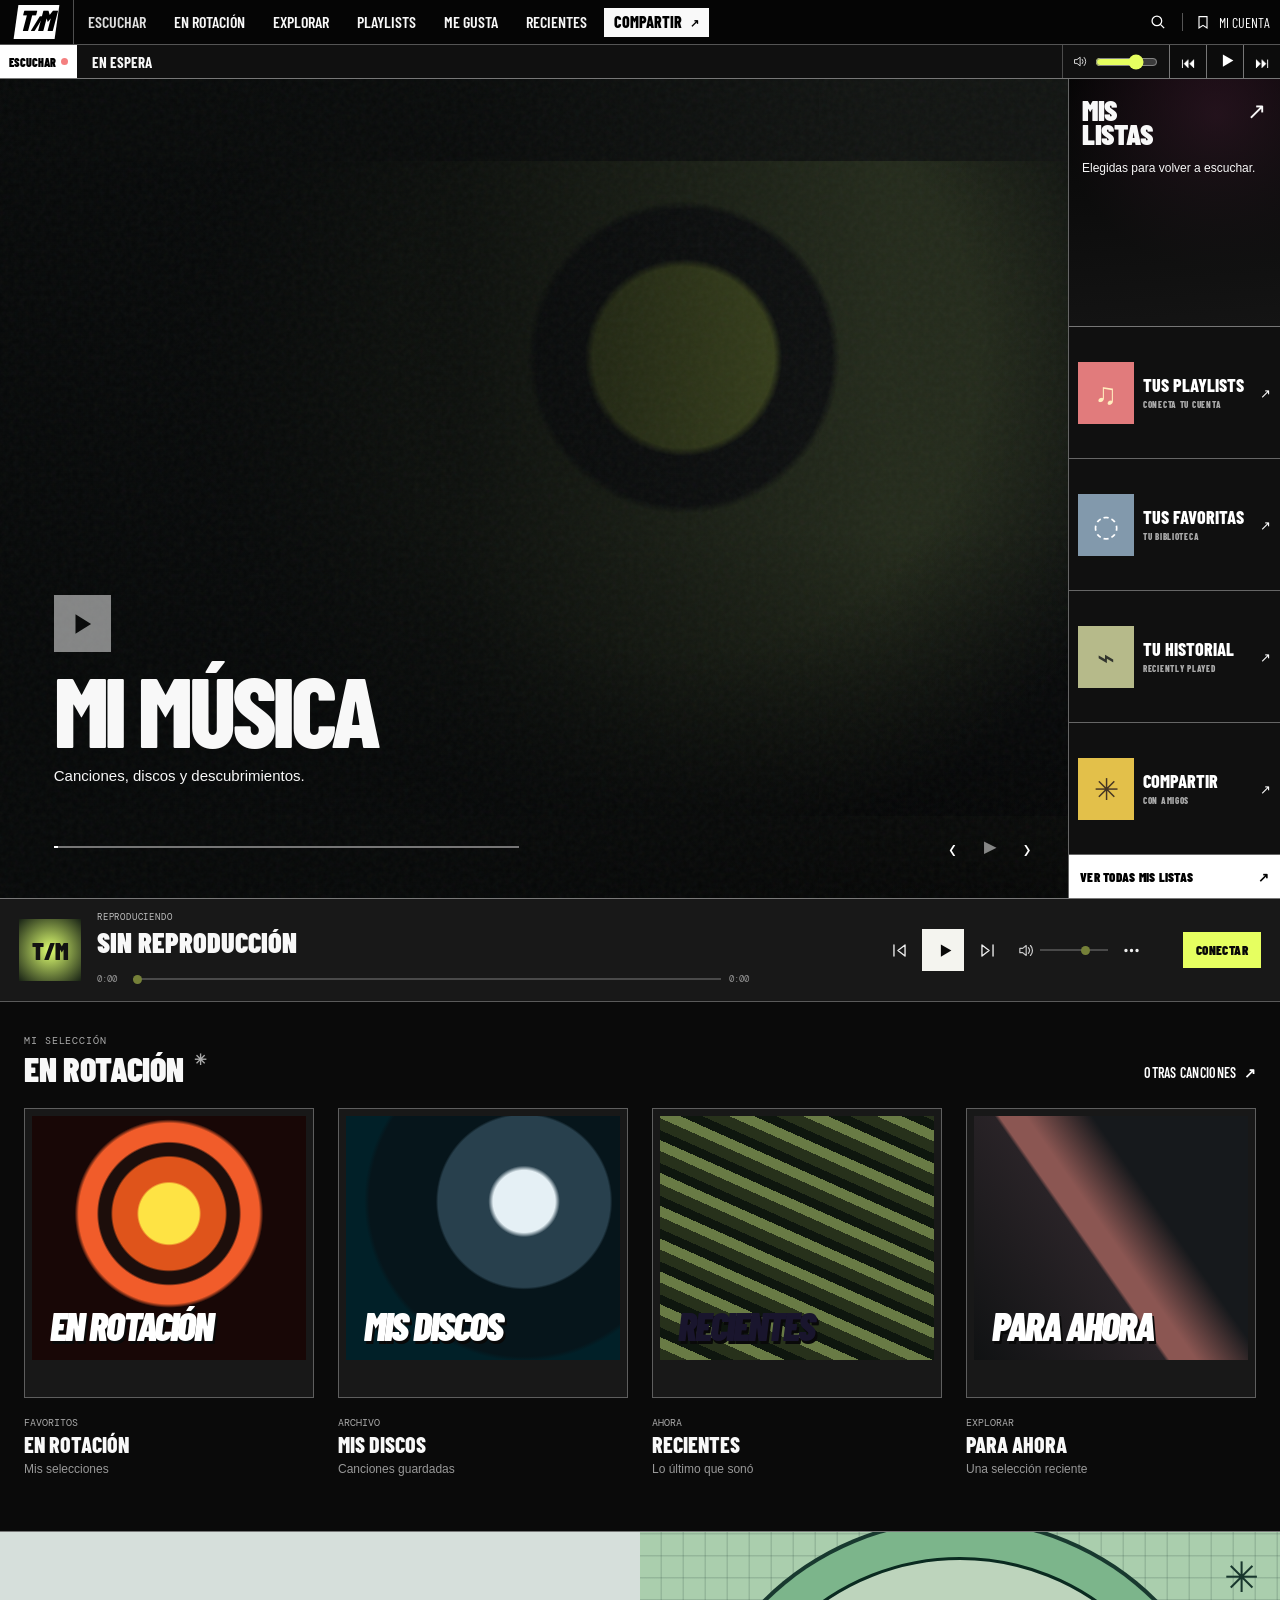
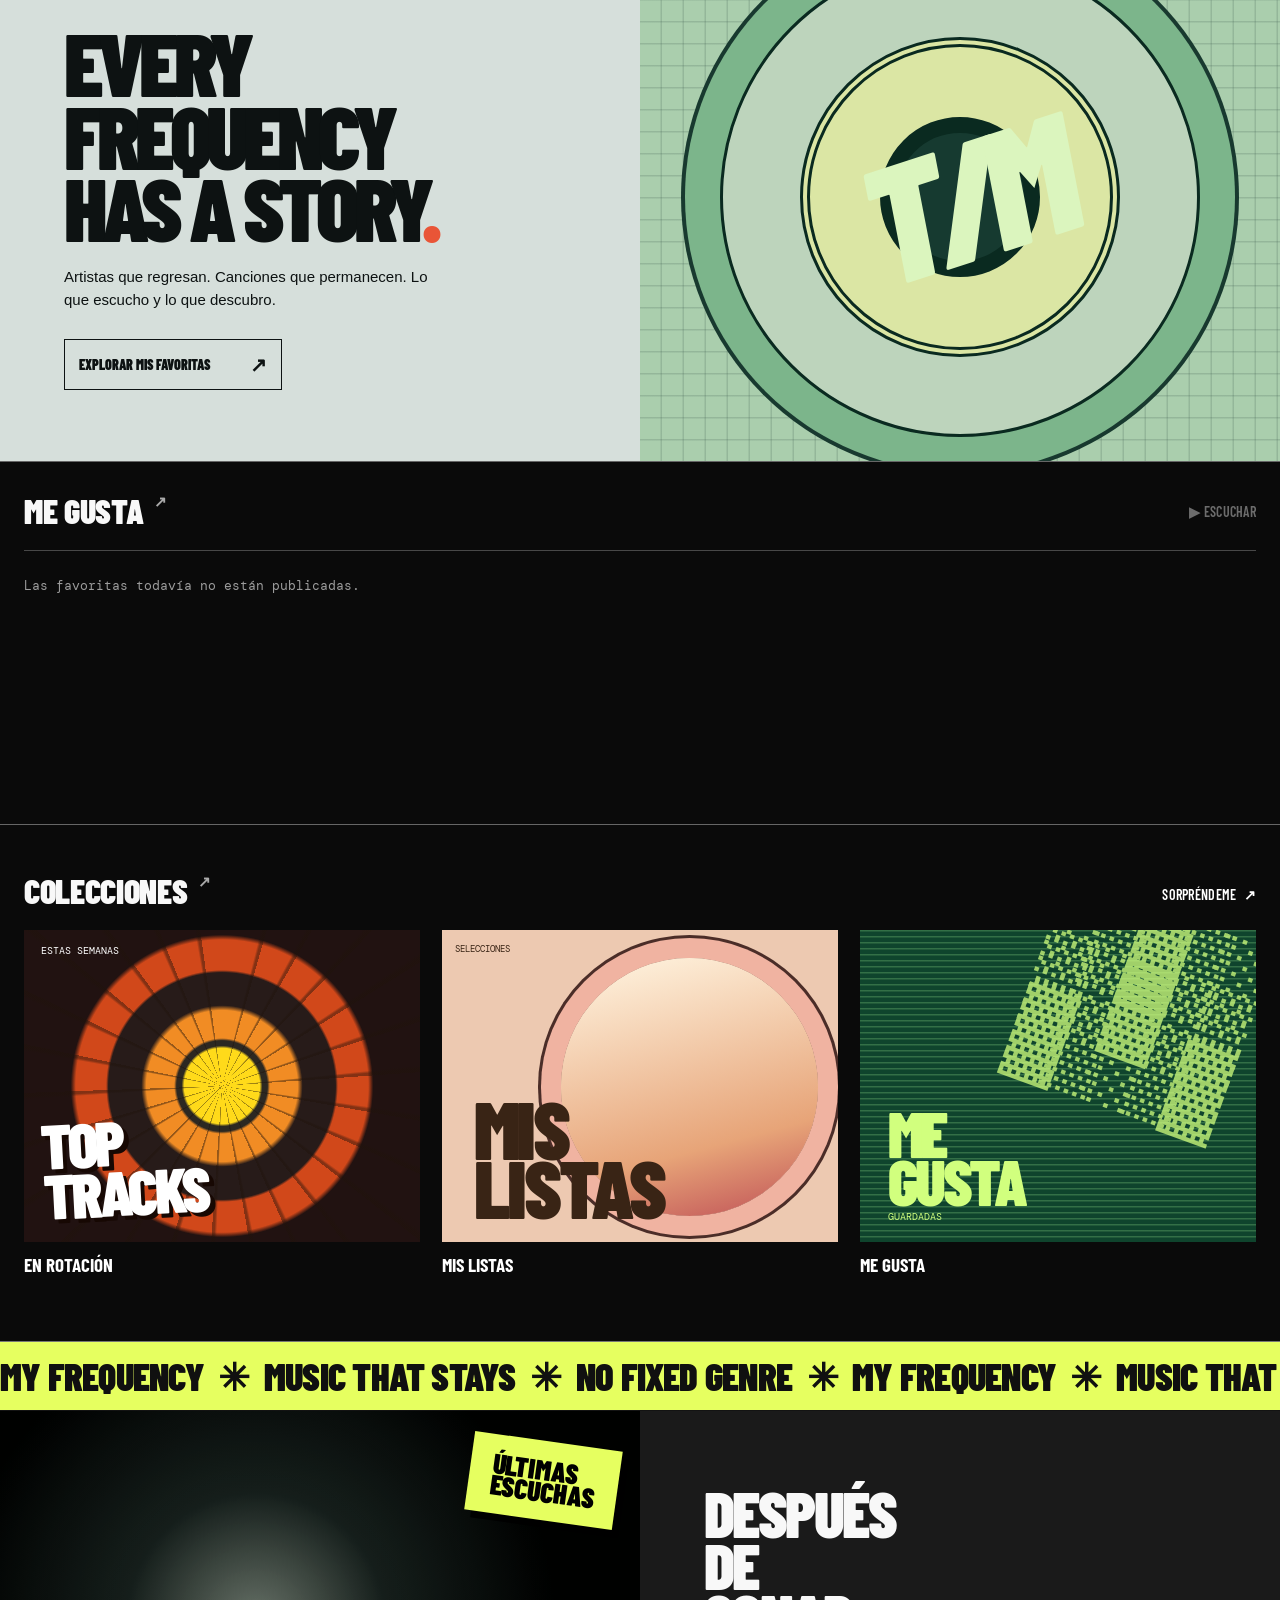
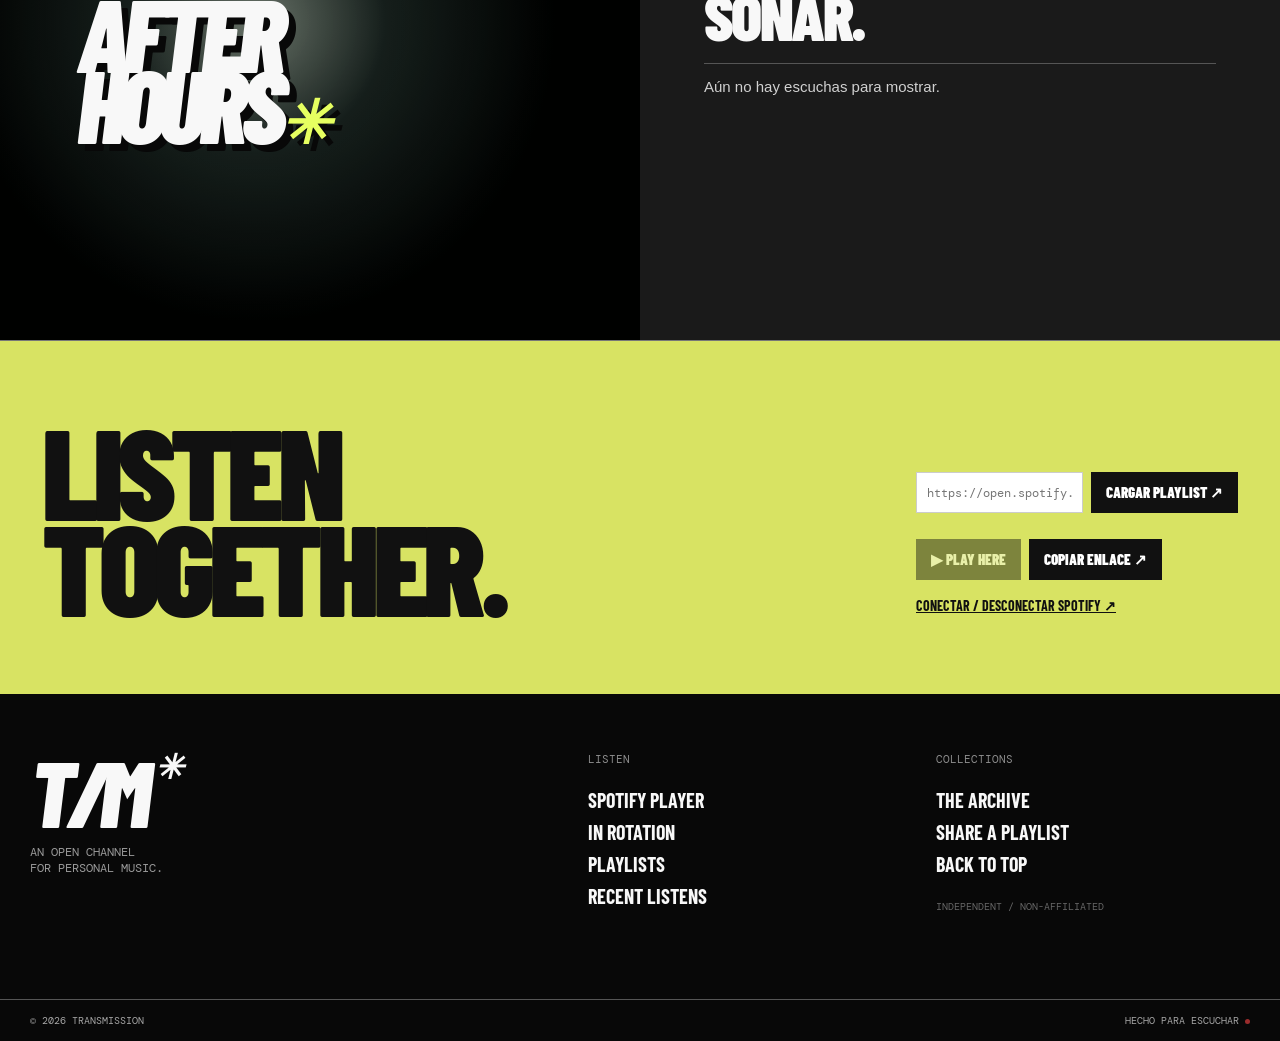
==== commit d71cafa1: "Publicar versión final con navegación contextual y controles corregidos sin caché anterior" ====
--- a/index.html
+++ b/index.html
@@ -124,18 +124,18 @@
 .tm-spotify-embed p{font:11px/1.55 var(--mono);color:#a5a5a5;margin:0}
 @media(max-width:720px){.tm-spotify-embed{padding:13px}}
 </style>
-<link rel="stylesheet" href="./spotify-controls.css?v=20261012c">
-<link rel="stylesheet" href="./spotify-taste.css?v=20261012c">
-<link rel="stylesheet" href="./spotify-polish.css?v=20261012c">
-<link rel="stylesheet" href="./spotify-experience.css?v=20261012c">
-<script defer src="./spotify-auth.js?v=20261012c"></script>
-<script defer src="./spotify-editorial.js?v=20261012c"></script>
-<script defer src="./spotify-controls.js?v=20261012c"></script>
-<script defer src="./spotify-taste.js?v=20261012c"></script>
-<script defer src="./spotify-library.js?v=20261012c"></script>
-<script defer src="./spotify-polish.js?v=20261012c"></script>
-<script defer src="./spotify-artist.js?v=20261012c"></script>
-<script defer src="./spotify-mini.js?v=20261012c"></script>
+<link rel="stylesheet" href="./spotify-controls.css?v=20261012d">
+<link rel="stylesheet" href="./spotify-taste.css?v=20261012d">
+<link rel="stylesheet" href="./spotify-polish.css?v=20261012d">
+<link rel="stylesheet" href="./spotify-experience.css?v=20261012d">
+<script defer src="./spotify-auth.js?v=20261012d"></script>
+<script defer src="./spotify-editorial.js?v=20261012d"></script>
+<script defer src="./spotify-controls.js?v=20261012d"></script>
+<script defer src="./spotify-taste.js?v=20261012d"></script>
+<script defer src="./spotify-library.js?v=20261012d"></script>
+<script defer src="./spotify-polish.js?v=20261012d"></script>
+<script defer src="./spotify-artist.js?v=20261012d"></script>
+<script defer src="./spotify-mini.js?v=20261012d"></script>
 </head>
 <body>
   <a class="skip-link" href="#main">Saltar al contenido</a>
@@ -274,7 +274,7 @@
     <section class="catalog-section tm-liked-section" id="liked" aria-label="Canciones guardadas">
   <div class="section-heading">
     <div><span class="eyebrow" id="liked-kicker" hidden></span><h2>ME GUSTA <span class="heading-indicator">↗</span></h2></div>
-    <div class="tm-liked-actions"><button class="view-all" id="tm-liked-play" type="button" disabled>▶ ESCUCHAR</button><div class="tm-liked-pager" aria-label="Navegación de favoritas"><button id="tm-liked-prev" type="button" aria-label="Canciones anteriores" disabled>←</button><button id="tm-liked-more" type="button" aria-label="Canciones siguientes" disabled>→</button></div></div>
+    <div class="tm-liked-actions"><button class="view-all" id="tm-liked-play" type="button" disabled>▶ ESCUCHAR</button><div class="tm-liked-pager" id="tm-liked-pager" aria-label="Navegación de favoritas"><button id="tm-liked-prev" type="button" aria-label="Canciones anteriores" disabled>←</button><button id="tm-liked-more" type="button" aria-label="Canciones siguientes" disabled>→</button></div></div>
   </div>
   <div class="tm-liked-grid" id="tm-liked-grid" aria-live="polite"></div>
 </section>
--- a/spotify-experience.css
+++ b/spotify-experience.css
@@ -92,3 +92,5 @@
 .tm-strip-volume input{width:63px;height:12px;accent-color:var(--yellow);cursor:pointer}
 @media(max-width:770px){.tm-strip-volume{padding:0 6px}.tm-strip-volume input{width:45px}}
 @media(max-width:590px){.tm-strip-volume{display:none}}
+
+.tm-liked-pager[hidden]{display:none!important}
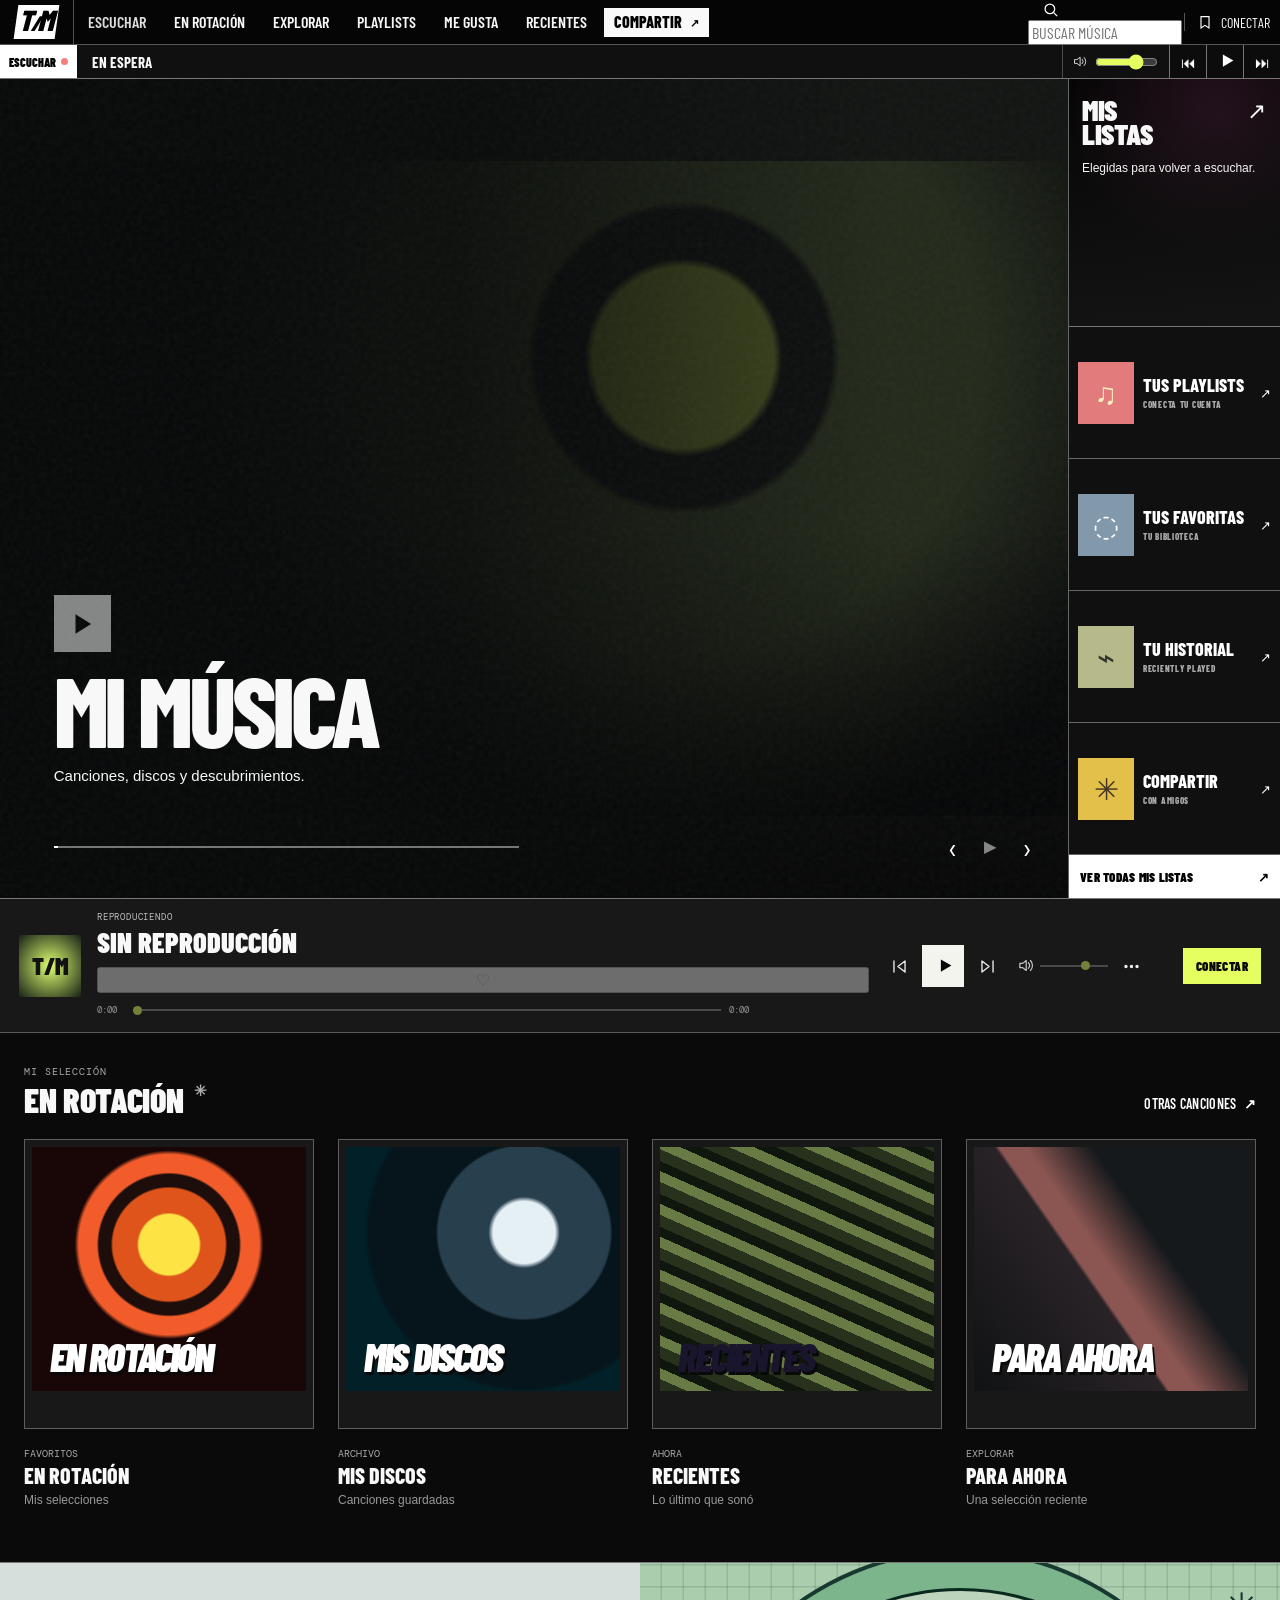
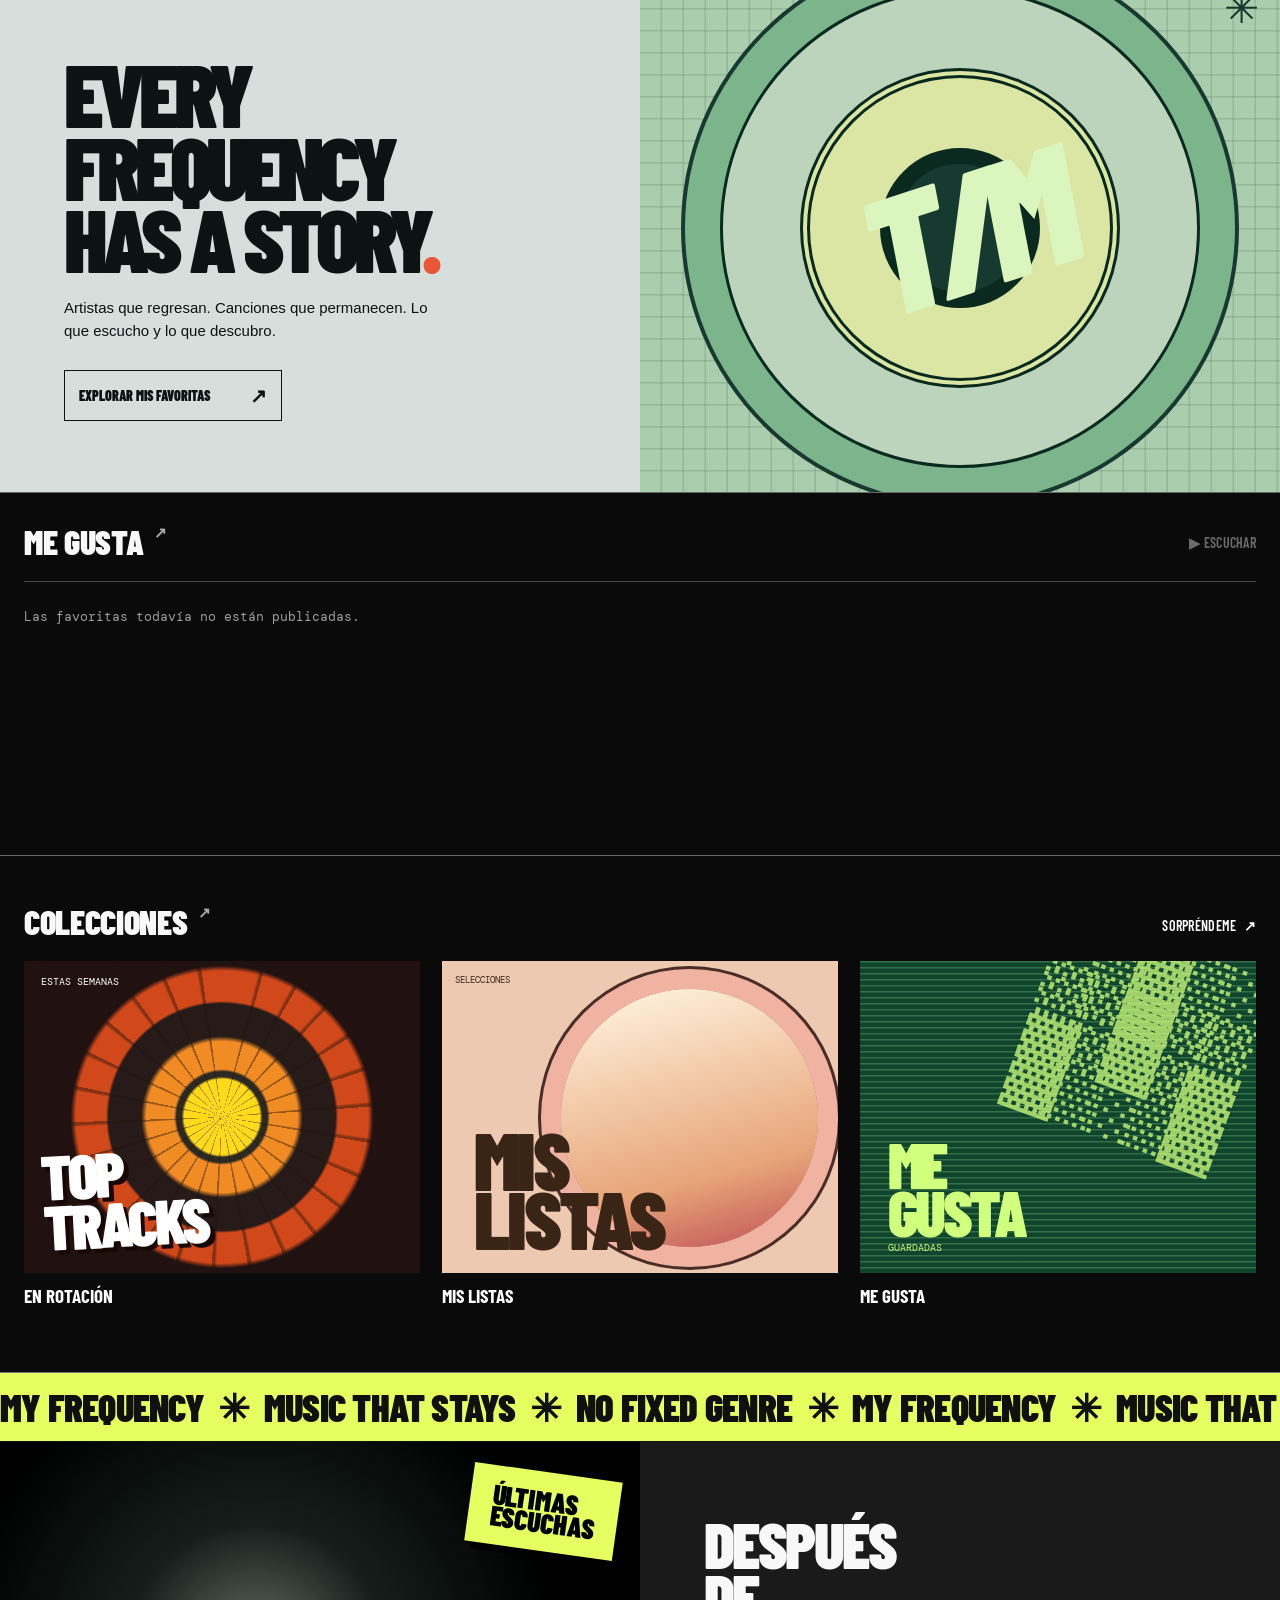
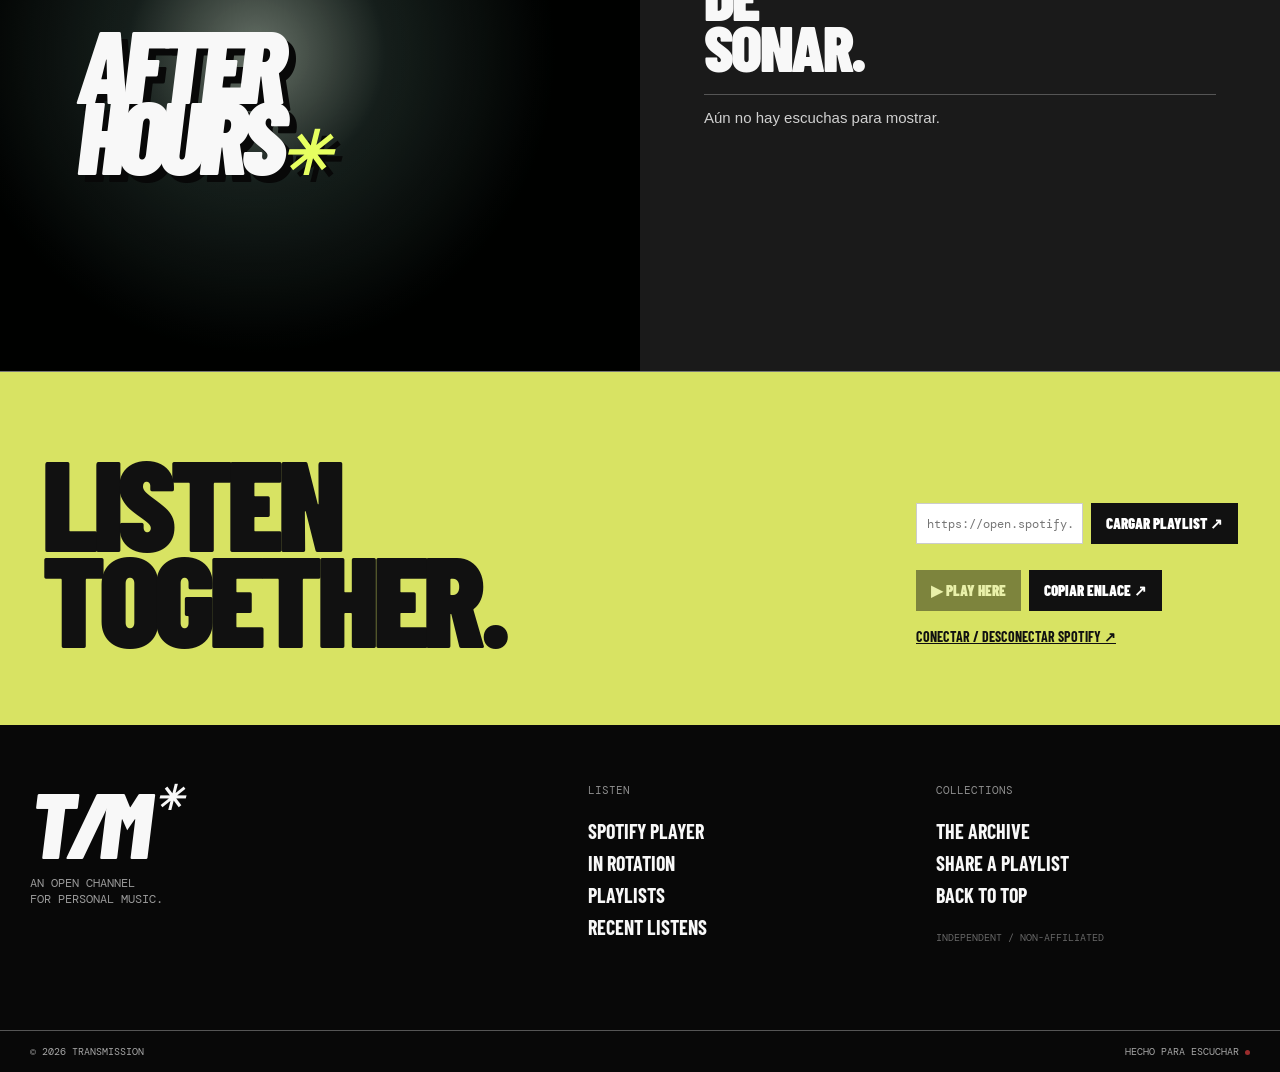
==== commit 4c44e7eb: "Restaurar búsqueda integrada en encabezado, mostrar nombre de perfil y ofrecer botones Me gusta con " ====
--- a/index.html
+++ b/index.html
@@ -153,9 +153,9 @@
       <a class="support-link" href="#support">COMPARTIR <span aria-hidden="true">↗</span></a>
     </nav>
     <div class="header-tools">
-      <button class="header-search icon-button" id="search-trigger" aria-label="Buscar en Spotify" title="Buscar en Spotify"><svg viewBox="0 0 24 24" aria-hidden="true"><circle cx="10.5" cy="10.5" r="6.4"/><path d="m15.2 15.2 5 5"/></svg></button>
+      <div class="tm-inline-search" id="tm-inline-search"><button class="header-search icon-button" id="search-trigger" aria-label="Buscar canciones" title="Buscar canciones"><svg viewBox="0 0 24 24" aria-hidden="true"><circle cx="10.5" cy="10.5" r="6.4"/><path d="m15.2 15.2 5 5"/></svg></button><input id="tm-inline-query" type="search" aria-label="Buscar música" autocomplete="off" placeholder="BUSCAR MÚSICA"><div id="tm-inline-results" class="tm-inline-results" hidden role="region" aria-label="Resultados de búsqueda"></div></div>
       <span class="tool-divider"></span>
-      <button class="header-account" id="saved-trigger" title="Conectar o desconectar Spotify"><svg viewBox="0 0 24 24" aria-hidden="true"><path d="M6 4h12v17l-6-4-6 4z"/></svg> <span>MI CUENTA</span></button>
+      <button class="header-account" id="saved-trigger" title="Conectar o desconectar Spotify"><svg viewBox="0 0 24 24" aria-hidden="true"><path d="M6 4h12v17l-6-4-6 4z"/></svg> <span id="account-name">CONECTAR</span></button>
     </div>
   </div>
   <div class="live-strip" id="radio">
@@ -180,7 +180,7 @@
       <div class="hero-topline"><span></span><span class="hero-onair" hidden><i></i> ESCUCHANDO</span></div>
       <div class="hero-caption">
         <button class="hero-play" id="hero-play" aria-label="Reproducir canción destacada" disabled><svg viewBox="0 0 40 40" aria-hidden="true"><path d="M10 5v30L34 20z"/></svg></button>
-        <p class="hero-kicker" id="hero-kicker">EN ROTACIÓN</p>
+        <p class="hero-kicker" id="hero-kicker"></p>
         <h1 class="hero-title" id="hero-title">MI MÚSICA</h1>
         <p class="hero-description" id="hero-description">Discos, canciones y descubrimientos.</p>
       </div>
@@ -207,6 +207,7 @@
     <span class="eyebrow">REPRODUCIENDO</span>
     <strong id="player-track">SIN REPRODUCCIÓN</strong>
     <small id="player-artist"></small>
+    <button id="tm-favorite" class="tm-favorite-button" type="button" aria-label="Guardar canción en Me gusta" title="Guardar canción" disabled>♡</button>
     <div class="tm-timeline">
       <span id="tm-elapsed" aria-label="Posición actual">0:00</span>
       <input id="tm-seek" type="range" min="0" max="1000" value="0" step="1" aria-label="Avanzar dentro de la canción" disabled>
@@ -399,6 +400,7 @@
 <div id="tm-mini-player" class="tm-mini-player" hidden aria-label="Reproductor compacto">
  <div id="tm-mini-cover" class="tm-mini-cover"></div>
  <div class="tm-mini-copy"><strong id="tm-mini-title"></strong><small id="tm-mini-artist"></small></div>
+ <button id="tm-mini-favorite" type="button" aria-label="Guardar en Me gusta" title="Me gusta" disabled>♡</button>
  <button id="tm-mini-toggle" type="button" aria-label="Pausar o reanudar">▶</button>
  <label class="tm-mini-volume" aria-label="Volumen"><svg viewBox="0 0 24 24" width="15" height="15" aria-hidden="true"><path d="M4 9v6h4l5 4V5L8 9H4Zm12-1a6 6 0 0 1 0 8m3-11a10 10 0 0 1 0 14" stroke="currentColor" fill="none" stroke-width="1.5"/></svg><input id="tm-mini-volume" type="range" min="0" max="100" value="70" aria-label="Volumen del reproductor"></label>
 </div>
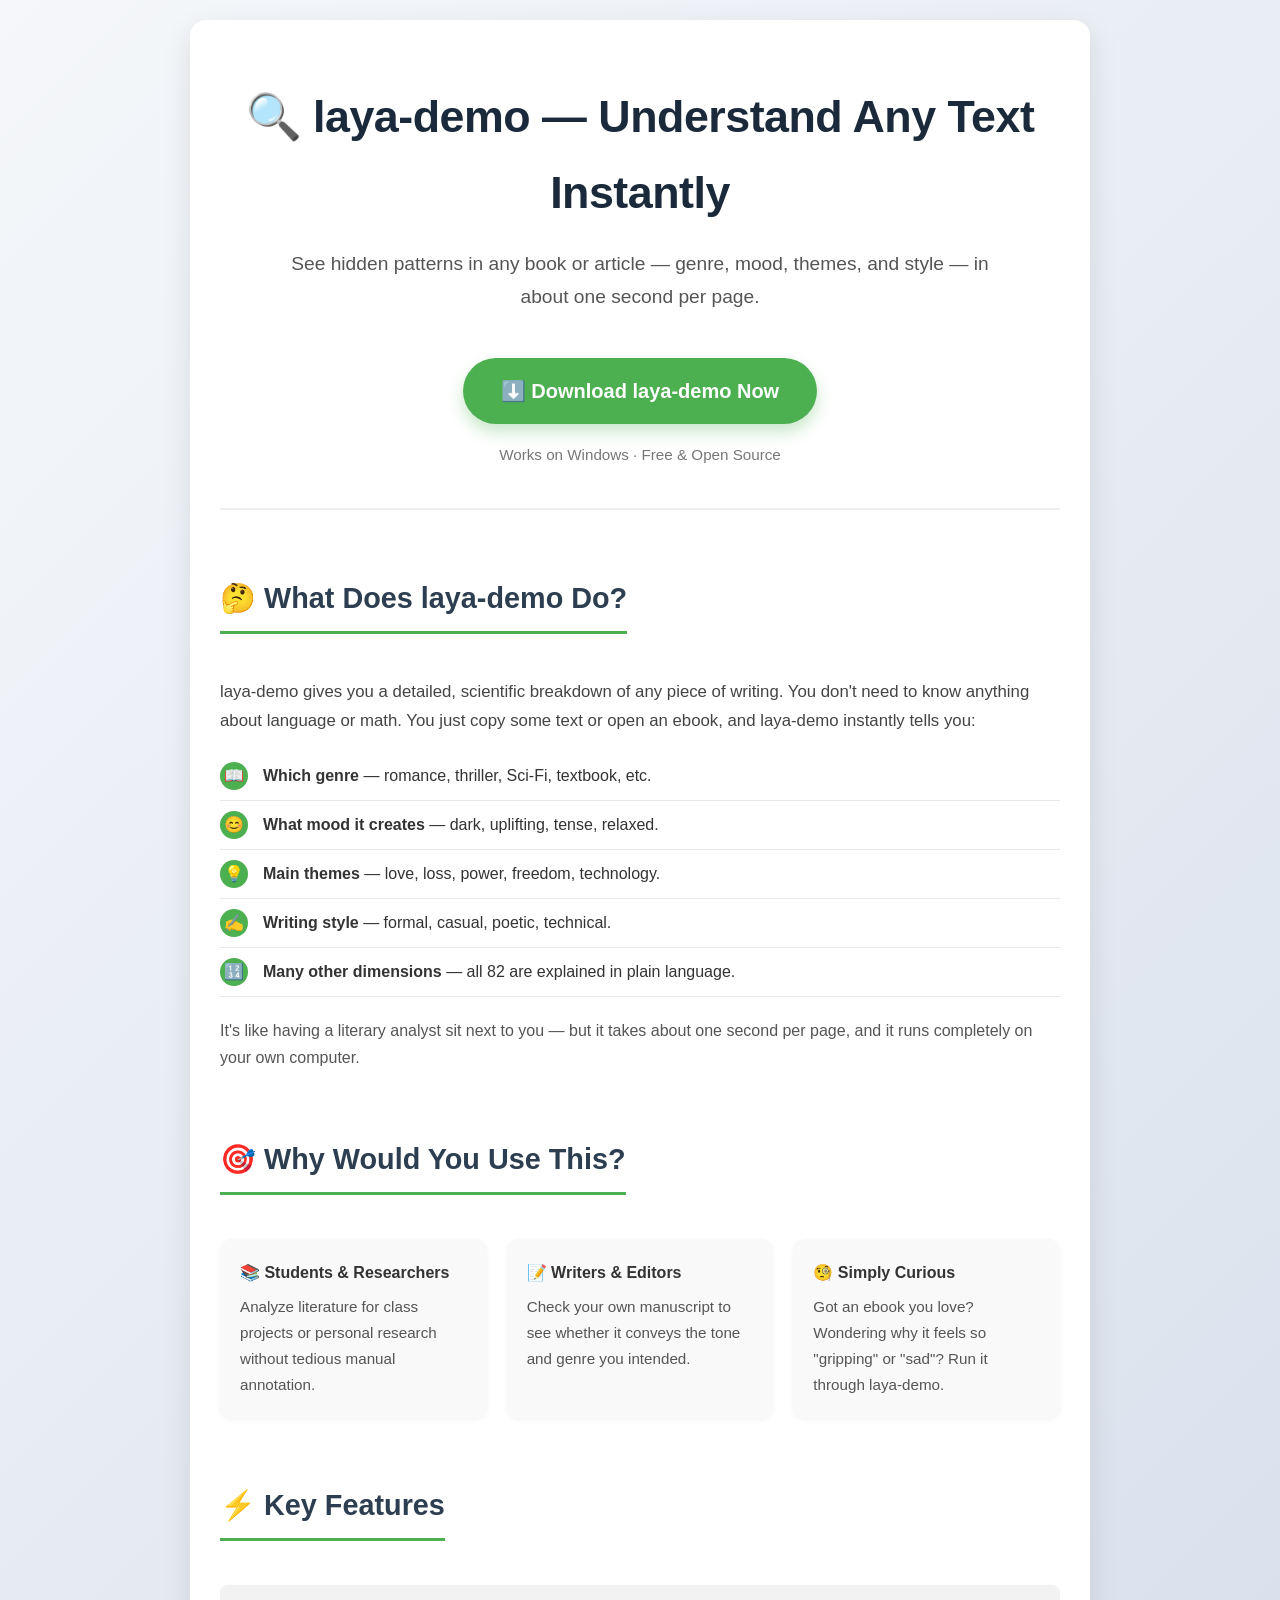
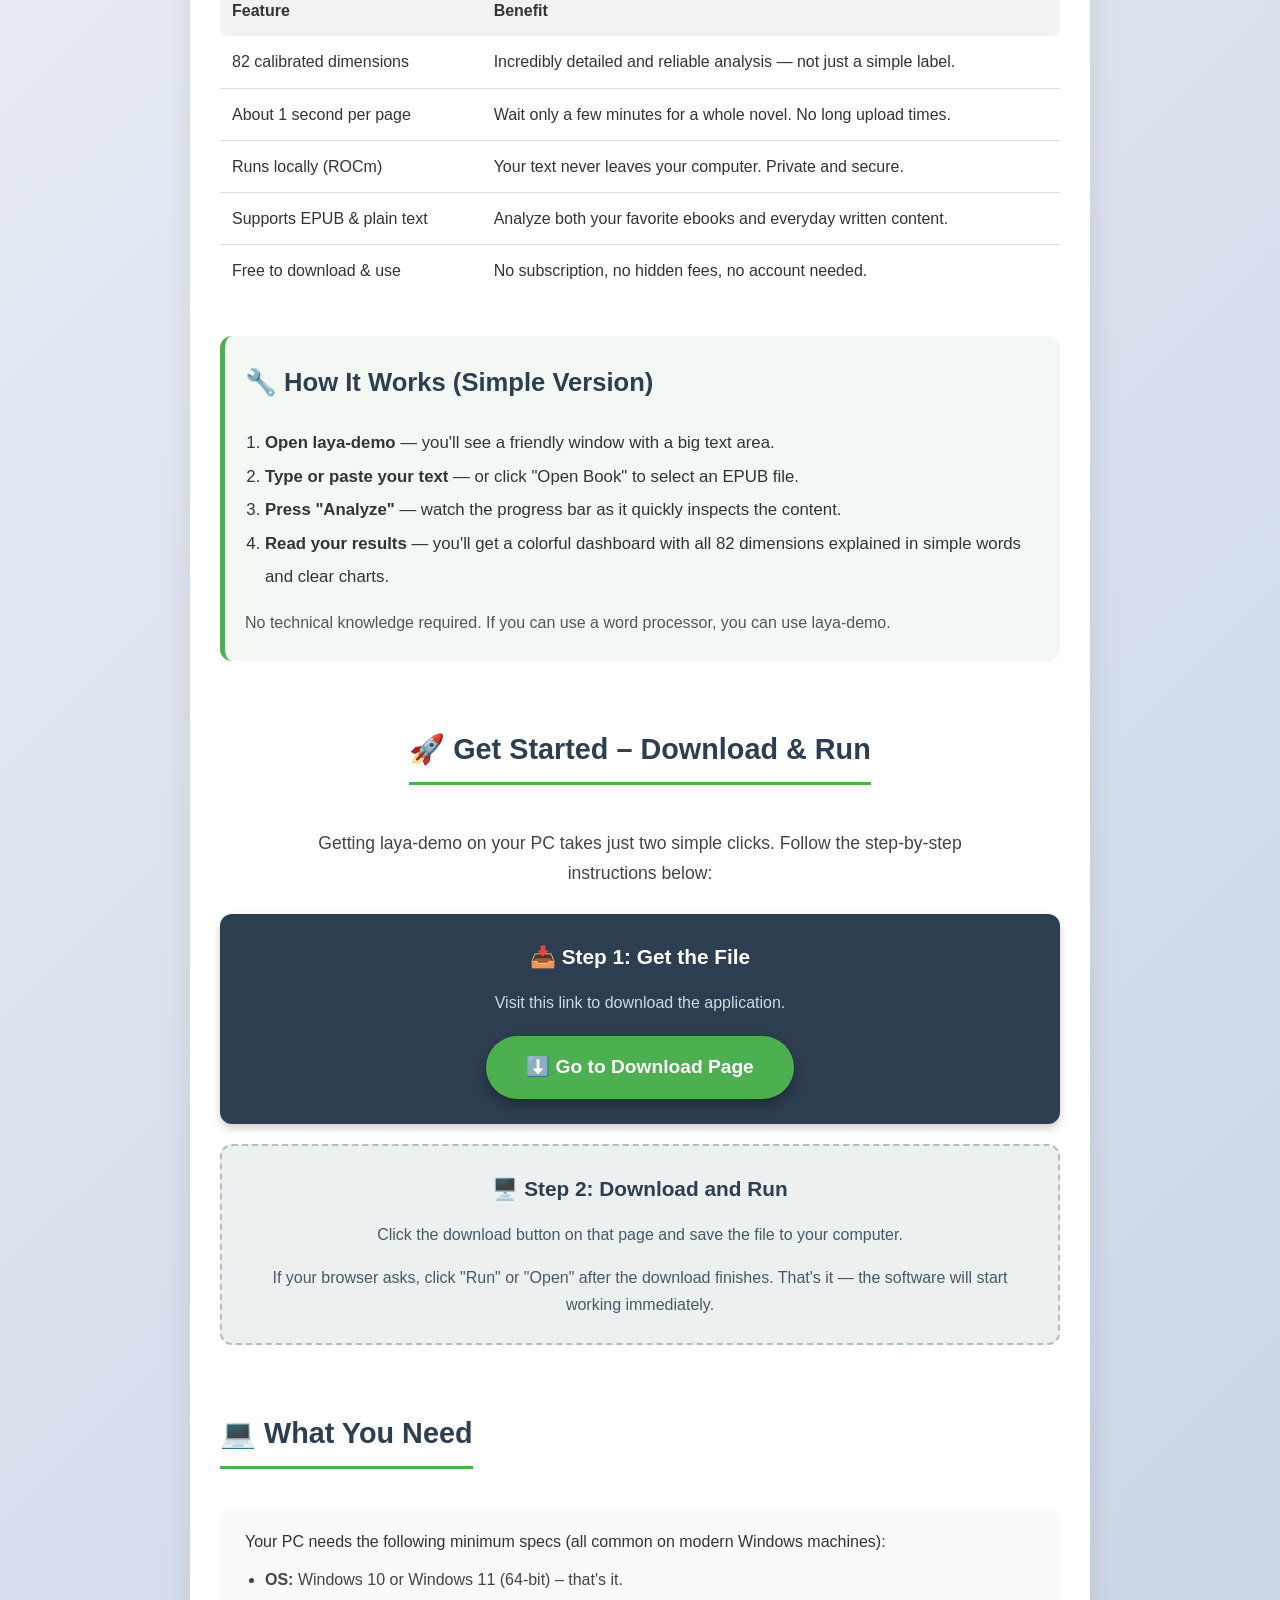
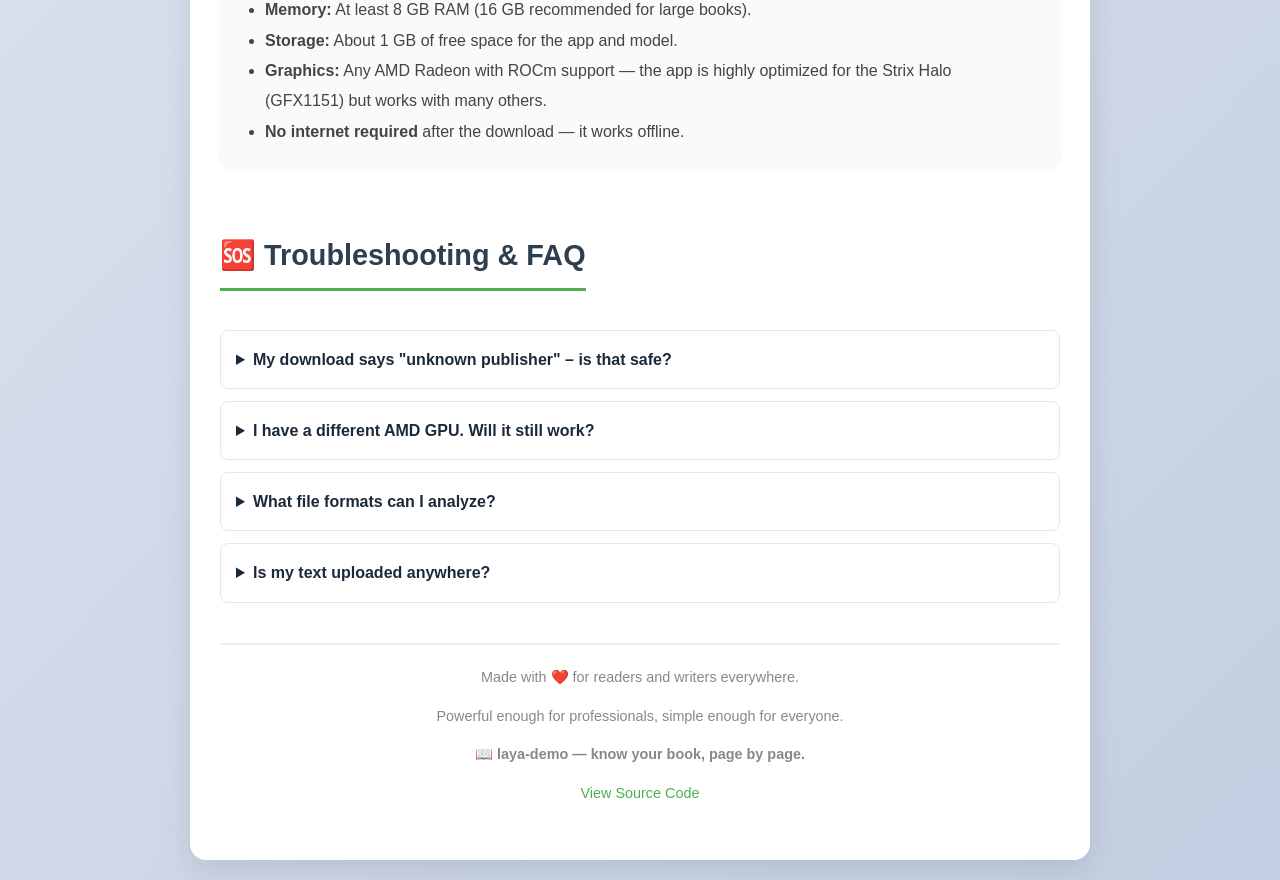
==== commit 4458cd61: "Diferenciar Para ahora y Sorpréndeme; reproducir colas completas sin fallback engañoso a una sola ca" ====
--- a/index.html
+++ b/index.html
@@ -1,411 +1,204 @@
-<!doctype html>
-<html lang="es">
+<!DOCTYPE html>
+<html lang="en">
 <head>
-  <meta charset="utf-8">
-<link rel="icon" href="./favicon.svg?v=2" type="image/svg+xml">
-<link rel="shortcut icon" href="./favicon.svg?v=2" type="image/svg+xml">
-<meta name="application-name" content="TRANSMISSION">
-<meta name="apple-mobile-web-app-title" content="TRANSMISSION">
-<meta property="og:site_name" content="TRANSMISSION">
-  <meta name="viewport" content="width=device-width, initial-scale=1, viewport-fit=cover">
-  <meta name="theme-color" content="#080808">
-  <meta name="description" content="TRANSMISSION: tu biblioteca, playlists y canciones de Spotify dentro de una web personal.">
-  <title>TRANSMISSION — Personal music archive</title>
-  <link rel="preconnect" href="https://fonts.googleapis.com">
-  <link rel="preconnect" href="https://fonts.gstatic.com" crossorigin>
-  <link href="https://fonts.googleapis.com/css2?family=Barlow+Condensed:wght@400;500;600;700;800;900&family=DM+Mono:wght@400;500&display=swap" rel="stylesheet">
-  <style>
-:root{--ink:#0a0a0a;--paper:#f2f0eb;--line:#4f4f4f;--yellow:#e6ff60;--mono:'DM Mono',monospace;--display:'Barlow Condensed','Arial Narrow',Arial,sans-serif}*{box-sizing:border-box}html{scroll-behavior:smooth;scroll-padding-top:85px}body{margin:0;background:var(--ink);color:#f8f8f8;font-family:var(--display);-webkit-font-smoothing:antialiased}button,input{font:inherit}button{cursor:pointer}button:focus-visible,a:focus-visible,input:focus-visible{outline:3px solid var(--yellow);outline-offset:3px}a{color:inherit;text-decoration:none}svg{fill:none;stroke:currentColor;stroke-width:1.7}img{max-width:100%}.skip-link{position:absolute;top:-60px;left:8px;background:white;color:black;padding:12px;z-index:500}.skip-link:focus{top:8px}.site-header{position:sticky;top:0;z-index:100;background:#050505}.top-bar{height:45px;display:flex;align-items:stretch;border-bottom:1px solid #555}.brand{padding:0 12px;display:grid;place-items:center;border-right:1px solid #4f4f4f;min-width:74px}.brand-mark{background:white;color:black;padding:0 4px 1px;font-family:var(--display);font-size:29px;font-style:italic;font-weight:900;line-height:30px;letter-spacing:-2px;transform:skew(-8deg)}.brand-mark-slash{font-size:21px;letter-spacing:-3px}.main-nav{display:flex;align-items:stretch;flex:1;min-width:0}.nav-link,.support-link{display:flex;align-items:center;padding:0 14px;font-size:16px;line-height:1;white-space:nowrap;font-weight:600}.nav-link:hover,.nav-link.is-current{color:#dedede}.nav-link:hover{text-decoration:underline;text-underline-offset:5px}.support-link{background:#f9f9f9;color:black;font-weight:800;height:29px;align-self:center;margin-left:3px;padding:0 10px;transition:background .2s}.support-link:hover{background:var(--yellow)}.support-link span{font-size:11px;margin-left:8px}.header-tools{display:flex;align-items:stretch;margin-left:auto}.icon-button{background:transparent;color:white;border:0;display:grid;place-items:center;min-width:40px}.header-search{width:45px}.header-search svg{width:18px;height:18px}.tool-divider{height:18px;align-self:center;border-left:1px solid #555;margin:0 2px}.header-account{display:flex;align-items:center;gap:8px;border:0;background:transparent;color:white;font-size:14px;padding:0 10px;white-space:nowrap}.header-account:hover,.icon-button:hover{color:var(--yellow)}.header-account svg{width:16px;height:16px}.saved-counter{font-family:var(--mono);font-size:9px;background:#444;padding:2px 4px;border-radius:8px}.more-trigger{font-size:15px;letter-spacing:3px;width:36px}.mobile-trigger{display:none}.live-strip{height:34px;display:flex;align-items:stretch;border-bottom:1px solid #777;background:#101010;overflow:hidden}.live-badge{font-size:12px;font-weight:900;color:black;background:#fff;white-space:nowrap;padding:0 9px;display:flex;align-items:center;gap:5px}.pulse-dot{display:inline-block;width:7px;height:7px;background:#ef4242;border-radius:100%;animation:pulse 1.7s infinite}.live-channel{color:white;border:0;border-left:1px solid #777;border-right:1px solid #777;background:#080808;display:flex;gap:8px;align-items:center;min-width:0;flex:1;text-align:left;padding:0;transition:background .15s}.live-channel:hover,.live-channel.is-active{background:#242424}.channel-number{align-self:stretch;background:white;color:black;font-weight:900;font-size:18px;padding:3px 10px;min-width:31px;display:grid;place-items:center}.channel-play{font-size:13px;padding-left:1px}.live-channel strong{font-size:15px;white-space:nowrap;text-overflow:ellipsis;overflow:hidden;letter-spacing:.03em}.broadcast-city{font-size:12px;font-weight:500;margin-left:auto;padding:0 8px}.strip-control{border:0;border-left:1px solid #777;background:#0c0c0c;color:white;min-width:37px;font-size:15px}.strip-control:hover{background:white;color:black}
-.lead-layout{display:grid;grid-template-columns:minmax(0,1fr) 212px;min-height:calc(100vh - 80px);height:min(760px,calc(100svh - 80px));border-bottom:1px solid #787878}.hero-slider,.hero-visual{min-height:0;height:100%;position:relative;overflow:hidden}.hero-visual{background:#151515}.hero-image{position:absolute;inset:0;background-position:center;background-size:cover;transform:scale(1.035);transition:opacity .42s ease,transform 7s ease;opacity:.88}.hero-image.animate{transform:scale(1.115)}.hero-visual:before{content:"";pointer-events:none;position:absolute;inset:0;background:linear-gradient(0deg,rgba(0,0,0,.94) 0%,rgba(0,0,0,.32) 38%,transparent 75%),linear-gradient(90deg,rgba(0,0,0,.32),transparent 75%);z-index:1}.hero-grain{pointer-events:none;position:absolute;inset:0;z-index:1;opacity:.17;background-image:url('data:image/svg+xml,%3Csvg viewBox="0 0 180 180" xmlns="http://www.w3.org/2000/svg"%3E%3Cfilter id="n"%3E%3CfeTurbulence type="fractalNoise" baseFrequency=".85" numOctaves="3" stitchTiles="stitch"/%3E%3C/filter%3E%3Crect width="100%25" height="100%25" filter="url(%23n)" opacity=".28"/%3E%3C/svg%3E')}.hero-topline{position:absolute;left:26px;right:26px;top:23px;z-index:2;display:flex;justify-content:space-between;font-family:var(--mono);font-size:10px;letter-spacing:.06em;text-shadow:0 1px 4px #111}.hero-onair{display:flex;align-items:center;gap:6px}.hero-onair i{width:6px;height:6px;border-radius:50%;background:#e74747;display:block;animation:pulse 1.5s infinite}.hero-caption{position:absolute;left:clamp(24px,4.2vw,70px);bottom:112px;right:10%;z-index:3;max-width:620px}.hero-play{height:57px;width:57px;background:white;border:1px solid white;color:#0b0b0b;display:grid;place-items:center;margin-bottom:18px;transition:transform .2s,background .2s}.hero-play svg{width:26px;height:26px;fill:currentColor;stroke:none}.hero-play:hover{transform:scale(1.08);background:var(--yellow)}.hero-kicker{font-size:14px;text-transform:uppercase;letter-spacing:.08em;margin:0 0 3px}.hero-title{font-weight:800;line-height:.8;letter-spacing:-.045em;font-size:clamp(60px,7.7vw,148px);margin:0 0 16px;text-transform:uppercase}.hero-description{font-family:Arial,sans-serif;max-width:390px;font-size:15px;line-height:1.4;margin:0}.slider-footer{position:absolute;z-index:3;left:clamp(24px,4.2vw,70px);bottom:35px;right:30px;display:flex;align-items:center;gap:14px}.slider-progress{height:2px;flex:1;max-width:465px;background:#767676;overflow:hidden}.slider-progress span{display:block;width:1%;background:white;height:100%;transition:width .12s linear}.slider-count{font-family:var(--mono);font-size:11px;color:#ddd;white-space:nowrap}.slider-controls{display:flex;gap:14px;margin-left:auto}.slider-controls button{background:none;border:0;color:white;font-size:31px;line-height:1;min-width:20px;transition:transform .18s}.slider-controls button:hover{transform:scale(1.2);color:var(--yellow)}#pause-slide{font-size:15px;font-weight:bold}.mixtape-rail{height:100%;border-left:1px solid #666;display:flex;flex-direction:column;min-height:0}.rail-head{flex:1.65;min-height:0;position:relative;background:linear-gradient(175deg,rgba(0,0,0,.5),#141414),radial-gradient(circle at 70% 15%,#4d233b,transparent 60%);padding:21px 13px 13px;display:flex;flex-direction:column;border-bottom:1px solid #777}.rail-heading{font-size:29px;font-weight:900;line-height:.83;letter-spacing:-.01em}.rail-heading-arrows{position:absolute;right:14px;top:17px;font-size:23px}.rail-head p{font-family:Arial,sans-serif;font-size:12px;line-height:1.38;max-width:165px;margin-top:auto}.rail-item{background:#101010;flex:1;min-height:0;display:flex;align-items:center;gap:9px;text-align:left;color:white;border:0;border-bottom:1px solid #666;padding:5px 9px;overflow:hidden;transition:background .18s}.rail-item:hover{background:#2c2c2c}.rail-item-cover{height:62px;width:56px;flex-shrink:0;display:grid;place-items:center;font-size:30px}.art-pool{background:#e17b7c;color:#ffedbe}.art-focus{background:#8299ac;color:white}.art-low{background:#b6ba8a;color:#32352e}.art-feel{background:#e3c04a;color:#453523}.rail-item-label{font-size:18px;line-height:1.02;font-weight:800;flex:1}.rail-item-label small{display:block;font-size:9px;color:#aaa;letter-spacing:.08em;margin-top:5px}.rail-item-arrow{font-size:13px}.rail-all{border:0;background:white;color:black;height:43px;display:flex;align-items:center;justify-content:space-between;padding:0 11px;font-size:13px;font-weight:900;letter-spacing:.02em}.rail-all:hover{background:var(--yellow)}
-.catalog-section{padding:32px 24px 54px;border-bottom:1px solid #777}.section-heading{display:flex;justify-content:space-between;gap:18px;align-items:end;margin-bottom:22px}.section-heading .eyebrow{margin-bottom:5px}.eyebrow{display:block;font-family:var(--mono);font-size:10px;letter-spacing:.09em;color:#aaa}.section-heading h2{font-weight:900;font-size:34px;line-height:1;margin:0;letter-spacing:-.01em}.heading-indicator{font-size:15px;vertical-align:top;color:#aaa;margin-left:4px}.view-all{font-size:14px;border:0;background:transparent;color:white;padding:5px 0;font-weight:600;letter-spacing:.02em;white-space:nowrap}.view-all span{margin-left:4px}.view-all:hover{color:var(--yellow)}.picks-grid{display:grid;grid-template-columns:repeat(4,minmax(0,1fr));gap:24px}.record-card{min-width:0}.record-image{display:block;border:1px solid #5e5e5e;position:relative;aspect-ratio:1 / 1;width:100%;overflow:hidden;background:#181818;padding:0;text-align:left;color:white}.record-art{position:absolute;inset:0;background-size:cover;background-position:center;transition:transform .6s cubic-bezier(.2,.7,.2,1),filter .4s}.record-image:hover .record-art{transform:scale(1.065);filter:brightness(.88)}.record-image:after{content:'';position:absolute;inset:0;box-shadow:inset 0 0 0 0 white;transition:box-shadow .2s;pointer-events:none}.record-image:hover:after{box-shadow:inset 0 0 0 2px white}.card-play{position:absolute;left:12px;bottom:12px;width:37px;height:37px;background:white;color:black;display:grid;place-items:center;font-size:14px;opacity:0;transform:translateY(8px);transition:.2s}.record-image:hover .card-play,.record-image:focus-visible .card-play{opacity:1;transform:translateY(0)}.record-index{position:absolute;right:9px;top:9px;padding:4px 6px;background:#000c;color:white;font-family:var(--mono);font-size:9px}.record-info{display:flex;justify-content:space-between;align-items:start;gap:10px;margin-top:12px}.record-type{font-family:var(--mono);font-size:10px;color:#aaa}.record-info h3{font-size:22px;line-height:1.02;margin:4px 0 5px;font-weight:800}.record-info p{margin:0;max-width:260px;color:#999;font-family:Arial,sans-serif;font-size:12px;line-height:1.38}.save-button{flex-shrink:0;color:white;background:transparent;border:1px solid #777;width:29px;height:29px;display:grid;place-items:center;font-family:Arial,sans-serif;font-size:24px;font-weight:normal;line-height:1}.save-button:hover,.save-button.is-saved{color:black;background:var(--yellow);border-color:var(--yellow)}.graphic-one{background:linear-gradient(147deg,#f26930 0 52%,#220e28 52%);padding:21px}.graphic-one .graphic-overline{position:absolute;top:12px;left:18px;font:9px var(--mono);color:black}.graphic-one b{position:absolute;bottom:15%;left:10px;color:#f5eacb;font-size:clamp(40px,5.5vw,101px);font-style:italic;font-weight:900;line-height:.65;letter-spacing:-.09em;transform:rotate(-8deg);text-shadow:5px 5px 0 #090909}.graphic-bottom{position:absolute;bottom:12px;right:12px;font:10px var(--mono);color:#ffceb8}.graphic-two{background:radial-gradient(circle at 54% 40%,#c6e8c2 0,#4e6f68 24%,#141a3b 42%,#131216 70%)}.graphic-two .orbital{position:absolute;left:15%;top:12%;width:80%;height:75%;border:1px solid #d1f1baaa;border-radius:50%;transform:rotate(35deg) scaleX(.5)}.graphic-two .orbital-two{transform:rotate(-35deg) scaleX(.7)}.graphic-two strong{position:absolute;font-size:clamp(50px,5vw,96px);font-weight:900;line-height:.74;letter-spacing:-.06em;left:8%;bottom:15%;color:#e5ecde;text-shadow:3px 3px 12px #111}.graphic-two small{position:absolute;bottom:7%;left:9%;font:10px var(--mono)}.graphic-three{background:#9d85ce;color:#1a1432}.graphic-three .graphic-number{position:absolute;top:13px;left:16px;font:10px var(--mono)}.graphic-three strong{position:absolute;top:27%;left:6%;font-size:clamp(49px,5.1vw,102px);font-weight:900;line-height:.67;letter-spacing:-.075em;z-index:2}.connections-lines{position:absolute;inset:-30%;background:repeating-linear-gradient(25deg,transparent 0 19px,#2c2548 20px 21px,transparent 22px 36px);opacity:.28;transform:rotate(16deg)}.graphic-footer{position:absolute;bottom:13px;right:13px;font:10px var(--mono)}
-.discover-panel{min-height:530px;display:grid;grid-template-columns:1fr 1fr;border-bottom:1px solid #666;overflow:hidden}.discover-copy{padding:clamp(38px,5vw,80px);display:flex;flex-direction:column;align-items:start;justify-content:center;background:#d6dfdb;color:#0d1212}.discover-copy .eyebrow{color:#444}.discover-copy h2{margin:22px 0;font-size:clamp(67px,7vw,134px);letter-spacing:-.065em;font-weight:900;line-height:.81}.heading-period{color:#e95537}.discover-copy p{font-family:Arial,sans-serif;font-size:15px;max-width:390px;line-height:1.55;margin:0 0 28px}.outline-cta{border:1px solid currentColor;display:flex;align-items:center;justify-content:space-between;gap:40px;padding:12px 14px;font-size:14px;font-weight:900;transition:.2s;background:transparent;color:inherit}.outline-cta:hover{background:#121212;color:white}.outline-cta span{font-size:20px}.discover-art{position:relative;min-height:500px;background:#aacead;overflow:hidden}.discover-art:before{content:'';position:absolute;inset:0;background:repeating-linear-gradient(0deg,transparent 0 20px,#36534831 21px 22px),repeating-linear-gradient(90deg,transparent 0 20px,#36534831 21px 22px)}.circles{border-radius:50%;border:3px solid #0a2a20;position:absolute;left:50%;top:50%;transform:translate(-50%,-50%);aspect-ratio:1}.circle-a{width:75%;background:#bdd4bc;box-shadow:0 0 0 35px #7cb58b,0 0 0 39px #18392f}.circle-b{width:50%;border-width:10px;border-style:double;background:#dbe6a4}.circle-c{width:25%;border-width:16px;background:#163a30}.disc-mark{position:absolute;inset:0;display:grid;place-items:center;color:#dbf5be;font-size:clamp(90px,13vw,210px);letter-spacing:-.1em;font-style:italic;font-weight:900;transform:rotate(-18deg)}.sideprint{position:absolute;left:18px;bottom:17px;color:#10281f;font:10px var(--mono)}.crosshair{position:absolute;right:21px;top:18px;color:#18362d;font-size:42px;animation:slow-spin 18s linear infinite}.collection-section{padding-top:49px}.collection-grid{display:grid;grid-template-columns:repeat(3,minmax(0,1fr));gap:22px}.collection-tile{display:block;min-width:0;background:none;color:white;text-align:left;border:0;padding:0}.collection-art{position:relative;display:block;overflow:hidden;aspect-ratio:1.27}.collection-art-one{background:radial-gradient(circle at 50% 50%,#ffda1a 0 15%,#2c2822 16% 18%,#f18c24 19% 30%,#271b19 32% 45%,#d1481a 46% 58%,#211211 60%)}.collection-art-one:before{content:'';position:absolute;inset:-50%;background:repeating-conic-gradient(from 2deg at 50% 50%,transparent 0 12deg,#20130b70 13deg 14deg);animation:slow-spin 45s linear infinite}.distortion-title{position:absolute;font-size:clamp(42px,4.9vw,89px);font-weight:900;line-height:.8;letter-spacing:-.045em;left:18px;bottom:26px;transform:rotate(-3deg);text-shadow:4px 4px #170803;z-index:1}.distortion-coord{position:absolute;top:14px;left:17px;font:10px var(--mono);z-index:1}.collection-art-two{background:#edc9b1;color:#392415}.sun-disc{position:absolute;left:30%;top:9%;width:65%;aspect-ratio:1;border-radius:50%;background:linear-gradient(165deg,#fef1dc 5%,#e7a478 70%,#be4e55 100%);box-shadow:0 0 0 20px #f0b3a1,0 0 0 23px #4b2d28}.collection-art-two strong{position:absolute;left:8%;bottom:8%;font-size:clamp(64px,6.4vw,120px);font-weight:900;letter-spacing:-.04em;line-height:.73}.tiny-invert{position:absolute;top:13px;left:13px;font:9px var(--mono)}.collection-art-three{background:#0f442d;color:#d1ff7e}.collection-art-three:before{content:'';position:absolute;inset:0;background:repeating-linear-gradient(0deg,transparent 0 4px,#a4ff843b 5px 6px);mix-blend-mode:screen}.pixel-cloud{position:absolute;right:5%;top:0;font-size:clamp(52px,7vw,110px);font-family:monospace;line-height:.6;letter-spacing:-.13em;transform:rotate(20deg);opacity:.75}.collection-art-three strong{position:absolute;left:7%;bottom:12%;font-size:clamp(42px,5vw,92px);font-weight:900;letter-spacing:-.055em;line-height:.75}.collection-art-three small{position:absolute;left:7%;bottom:6%;font:10px var(--mono)}.collection-tile:hover .collection-art{filter:contrast(1.15)}.collection-tile:hover .collection-art>strong,.collection-tile:hover .distortion-title{transform:translateY(-7px);transition:.2s}.collection-caption{display:flex;justify-content:space-between;gap:8px;padding:13px 0}.collection-caption b{font-size:19px;line-height:1}.collection-caption span{font:9px var(--mono);color:#bdbdbd;align-self:center;white-space:nowrap}.marquee-band{background:var(--yellow);color:#101010;overflow:hidden;padding:15px 0;border-bottom:1px solid #131313}.marquee-inner{white-space:nowrap;font-weight:900;letter-spacing:-.02em;font-size:clamp(24px,3vw,49px);line-height:1;animation:move-left 30s linear infinite;width:max-content}.studio-block{display:grid;grid-template-columns:1fr 1fr;min-height:530px;border-bottom:1px solid #777}.studio-image{position:relative;overflow:hidden;background:#111;min-height:500px}.studio-img{position:absolute;inset:0;background-size:cover;background-position:center;filter:grayscale(.75) contrast(1.1);transition:filter .5s,transform 1s}.studio-image:hover .studio-img{filter:grayscale(0);transform:scale(1.05)}.studio-sticker{position:absolute;right:22px;top:30px;background:var(--yellow);color:black;font-size:28px;font-weight:900;line-height:.8;padding:17px 22px;transform:rotate(8deg);box-shadow:7px 7px black}.studio-sticker small{font:10px var(--mono)}.studio-content{padding:clamp(38px,5vw,90px);display:flex;flex-direction:column;justify-content:center;align-items:start;background:#1a1a1a}.studio-content h2{font-size:clamp(62px,7vw,130px);line-height:.8;font-weight:900;letter-spacing:-.04em;margin:20px 0}.studio-content p{font:15px/1.5 Arial,sans-serif;max-width:380px;margin:0 0 30px;color:#d0d0d0}.studio-content .outline-cta:hover{background:white;color:black}.support-section{padding:64px 42px 80px;background:#d8e363;color:#111}.support-section .eyebrow{color:#30390b}.support-flex{display:flex;align-items:end;justify-content:space-between;gap:50px}.support-flex h2{margin:17px 0 0;font-size:clamp(75px,10vw,190px);line-height:.75;letter-spacing:-.05em;font-weight:900}.support-flex>div{max-width:280px}.support-flex p{font:15px/1.4 Arial,sans-serif;margin:0 0 26px}.light-cta{border-bottom:2px solid;padding:8px 0;font-weight:900;display:flex;justify-content:space-between;gap:50px;font-size:16px}
-.footer{background:#080808}.footer-main{display:grid;grid-template-columns:1.5fr .7fr .9fr 1.3fr;gap:40px;padding:58px 30px 86px}.footer-logo{font-size:93px;font-weight:900;letter-spacing:-.09em;line-height:.85;font-style:italic}.footer-logo span{font-size:34px;vertical-align:top;letter-spacing:normal;margin-left:12px}.footer-main p{font:12px/1.4 var(--mono);color:#999}.footer-title{display:block;font:11px var(--mono);color:#8d8d8d;margin-bottom:18px}.footer-main a{display:block;font-size:20px;line-height:1.6;font-weight:700}.footer-main a:hover{color:var(--yellow)}.footer-note{display:block;margin-top:20px;font:10px var(--mono);color:#666}.footer-news p{max-width:220px}.coming-soon{margin-top:30px;border-bottom:1px solid #888;padding-bottom:10px;display:flex;justify-content:space-between;font:14px var(--mono)}.footer-bottom{display:flex;justify-content:space-between;gap:15px;padding:14px 30px;border-top:1px solid #555;font:10px var(--mono);color:#a6a6a6}.footer-bottom .pulse-dot{width:5px;height:5px}
-.overlay{position:fixed;inset:0;z-index:200;background:rgba(0,0,0,.85);display:none;align-items:flex-start;justify-content:center;padding:90px 20px 25px;overflow-y:auto;backdrop-filter:blur(6px)}.overlay.is-open{display:flex;animation:fade-in .2s}.overlay-panel{position:relative;width:min(720px,100%);background:#161616;border:1px solid #777;padding:clamp(27px,5vw,60px);box-shadow:0 18px 90px #000b}.close-overlay{position:absolute;right:14px;top:12px;background:none;border:0;color:white;font-size:24px;padding:6px 11px}.close-overlay:hover{color:var(--yellow)}.overlay h2{font-size:clamp(44px,6vw,84px);font-weight:900;letter-spacing:-.02em;line-height:.83;margin:15px 0 28px}.search-field{display:flex;gap:12px;border-bottom:2px solid white;padding-bottom:11px}.search-field svg{width:22px;height:22px;align-self:center}.search-field input{width:100%;background:transparent;border:0;outline:0;color:white;font-size:23px;font-weight:700}.search-field input::placeholder{color:#777}.search-results{margin-top:20px;display:flex;flex-direction:column;gap:1px}.search-result{color:white;background:#222;border:0;text-align:left;display:flex;justify-content:space-between;align-items:center;font-size:19px;font-weight:800;padding:12px}.search-result:hover{background:#555}.search-result small{font:10px var(--mono);color:#aaa}.details-panel>p{font:16px/1.45 Arial,sans-serif;color:#c6c6c6;max-width:510px}.details-actions{display:flex;flex-wrap:wrap;gap:9px;margin-top:35px}.details-panel .details-hint{font:11px/1.5 var(--mono);margin-top:26px;color:#888}.button-cta:hover{background:white;color:black}.toast{position:fixed;bottom:22px;right:20px;z-index:240;max-width:350px;background:var(--yellow);color:#111;padding:14px 20px;font:12px var(--mono);opacity:0;pointer-events:none;transform:translateY(15px);transition:opacity .2s,transform .2s;box-shadow:8px 8px 0 #000}.toast.is-visible{opacity:1;transform:translateY(0)}
-@keyframes pulse{0%,100%{opacity:1}50%{opacity:.2}}@keyframes slow-spin{to{transform:rotate(360deg)}}@keyframes move-left{to{transform:translateX(-50%)}}@keyframes fade-in{from{opacity:0}to{opacity:1}}
-@media(max-width:1180px){.broadcast-city{display:none}.nav-link{padding:0 10px}.header-account span:not(.saved-counter){display:none}.picks-grid{gap:15px}.record-info h3{font-size:19px}.collection-caption{flex-direction:column}.discover-copy h2{font-size:clamp(62px,6.5vw,98px)}}
-@media(max-width:850px){.top-bar{height:54px}.mobile-trigger{display:grid;margin-right:0}.brand{min-width:66px}.main-nav{display:none;position:absolute;top:54px;left:0;right:0;background:#111;flex-direction:column;border-bottom:1px solid #777;padding:12px 16px 18px;box-shadow:0 14px 25px #0008}.main-nav.is-open{display:flex}.main-nav a{min-height:38px;padding:9px 12px;font-size:22px}.main-nav .support-link{align-self:flex-start;margin-top:10px;min-height:32px;font-size:17px}.header-tools{margin-left:auto}.live-strip{height:34px}.live-channel strong{font-size:12px}.live-channel:nth-of-type(3){display:none}.lead-layout{grid-template-columns:1fr;min-height:0;height:auto}.hero-slider,.hero-visual{height: min(650px,calc(82svh - 88px));min-height:430px}.mixtape-rail{display:grid;grid-template-columns:repeat(4,1fr);grid-template-rows:100px 110px;height:auto;border-left:0}.rail-head{grid-column:1/-1;padding:14px 17px;display:block}.rail-heading{font-size:27px}.rail-head p{max-width:unset;margin:8px 0}.rail-item{border-right:1px solid #666;min-width:0;flex-direction:column;align-items:start;justify-content:center;padding:10px}.rail-item-cover{height:35px;width:35px;font-size:19px}.rail-item-label{font-size:16px}.rail-item-label small{display:none}.rail-item-arrow{display:none}.rail-all{display:none}.picks-grid{grid-template-columns:repeat(2,1fr);row-gap:29px}.discover-panel{grid-template-columns:1fr}.discover-copy{min-height:450px}.discover-art{min-height:420px}.studio-block{grid-template-columns:1fr}.studio-content{min-height:450px}.studio-image{min-height:430px}.footer-main{grid-template-columns:1.6fr 1fr;gap:35px}.footer-news{grid-column:2}.support-flex{align-items:start;flex-direction:column;gap:24px}.support-flex h2{font-size:clamp(75px,12vw,120px)}}
-@media(max-width:540px){.top-bar{height:49px}.main-nav{top:49px}.brand{padding:0 8px}.brand-mark{font-size:24px;line-height:27px}.header-account{padding:0 5px}.more-trigger,.tool-divider{display:none}.live-strip{height:32px}.live-badge{font-size:10px;padding:0 6px}.live-channel{flex:1}.live-channel .channel-number{font-size:14px;min-width:25px;padding:0 6px}.live-channel strong{font-size:12px;white-space:nowrap}.live-channel:nth-of-type(3){display:none}.strip-control{min-width:30px}.strip-control:nth-last-child(-n+2){display:none}.hero-slider,.hero-visual{height:clamp(470px,72svh,640px)}.hero-topline{left:15px;right:15px;top:14px;font-size:8px}.hero-caption{left:19px;right:15px;bottom:96px}.hero-title{font-size:clamp(67px,18vw,104px)}.hero-description{font-size:13px;max-width:260px}.hero-play{width:49px;height:49px}.slider-footer{left:19px;bottom:21px;right:15px}.slider-progress{max-width:unset}.slider-controls{gap:8px}.mixtape-rail{grid-template-columns:repeat(2,minmax(0,1fr));grid-template-rows:91px 88px 88px}.rail-head{grid-column:1/-1}.rail-item{flex-direction:row;padding:10px;gap:8px}.rail-item-label{font-size:17px}.rail-item-cover{flex-shrink:0}.catalog-section{padding:30px 14px 42px}.section-heading h2{font-size:28px}.picks-grid{gap:11px;row-gap:26px}.record-info{gap:5px}.record-info h3{font-size:19px}.record-info p{font-size:11px}.record-type{font-size:9px}.save-button{width:26px;height:26px;font-size:19px}.graphic-one b{font-size:clamp(37px,11vw,66px)}.graphic-two strong{font-size:clamp(34px,10vw,69px)}.graphic-three strong{font-size:clamp(30px,9vw,67px)}.record-index{font-size:7px}.discover-copy{padding:38px 20px;min-height:430px}.discover-copy h2{font-size:clamp(62px,15vw,93px)}.discover-art{min-height:370px}.collection-grid{grid-template-columns:1fr;gap:22px}.collection-art{aspect-ratio:1.4}.distortion-title,.collection-art-two strong,.collection-art-three strong{font-size:clamp(60px,17vw,105px)}.marquee-inner{font-size:30px}.studio-content{padding:40px 20px}.studio-content h2{font-size:clamp(72px,16vw,100px)}.studio-image{min-height:340px}.studio-sticker{font-size:22px}.support-section{padding:50px 20px}.support-flex h2{font-size:clamp(65px,16vw,100px)}.footer-main{grid-template-columns:1fr 1fr;gap:25px;padding:40px 18px}.footer-main>div:first-child{grid-column:1/-1}.footer-news{grid-column:1/-1}.footer-logo{font-size:65px}.footer-bottom{padding:13px 18px;flex-direction:column;font-size:9px}.overlay{padding:60px 10px}.overlay-panel{padding:35px 20px}.search-field input{font-size:17px}.search-result{font-size:16px}}
-@media(prefers-reduced-motion:reduce){*,*:before,*:after{animation-duration:.01ms!important;transition-duration:.01ms!important;scroll-behavior:auto!important}}
-
-</style>
-  
-  
-
-
-<style>
-/* Restore native TRANSMISSION editorial grid, with actual Spotify metadata instead of fake broadcasts */
-#hero-image{background-image:radial-gradient(circle at 64% 30%,#515d26 0 11%,#101212 12% 18%,#2b3320 19% 36%,#0a0c0d 60%),linear-gradient(120deg,#111,#343b33);opacity:1}
-.hero-visual{background:#141714}
-.tm-audio-panel{display:grid;grid-template-columns:85px minmax(0,1fr) minmax(155px,auto);align-items:center;gap:17px;background:#191919;padding:13px 18px;border-bottom:1px solid #5a5a5a}
-.tm-player-art{height:70px;width:70px;display:grid;place-items:center;background:radial-gradient(circle,#deff70,#172115);font-size:32px;font-weight:900;color:#121212;background-size:cover;background-position:center}
-.tm-player-copy{display:flex;flex-direction:column;gap:5px;overflow:hidden}
-.tm-player-copy strong{font-size:clamp(22px,3vw,34px);font-weight:900;line-height:1;text-transform:uppercase;overflow:hidden;text-overflow:ellipsis;white-space:nowrap}
-.tm-player-copy small{font-family:var(--mono);font-size:11px;color:#aaa;overflow:hidden;white-space:nowrap;text-overflow:ellipsis}
-.tm-player-state{display:flex;flex-direction:column;align-items:flex-end;gap:7px}
-.tm-player-state span{font:10px var(--mono);color:#c3c3c3}
-.tm-button{background:var(--yellow);border:1px solid var(--yellow);color:#080808;padding:9px 12px;font-weight:900;font-size:15px}
-.tm-button:hover{background:white}
-.tm-status{font:11px/1.65 var(--mono);background:#161616;padding:8px 18px;color:#bbb;border-bottom:1px solid #4d4d4d;min-height:33px}
-.tm-status.is-error{color:#ff9f9f}
-.tm-strip-song{display:flex;align-items:center;gap:12px;flex:1;min-width:0;padding:0 15px;white-space:nowrap;overflow:hidden}
-.tm-strip-song strong{font-size:15px;overflow:hidden;white-space:nowrap;text-overflow:ellipsis}
-.tm-strip-song small{font:10px var(--mono);color:#aaa;overflow:hidden;text-overflow:ellipsis}
-.tm-strip-owner{color:#a6a6a6;font:10px var(--mono);padding:0 14px;align-self:center;white-space:nowrap}
-.tm-rail-image{background-position:center;background-size:cover}
-.tm-empty{padding:22px 15px;background:#1b1b1b;color:#aaa;font:11px/1.7 var(--mono);grid-column:1/-1}
-.record-art.no-cover{background:radial-gradient(circle at 56% 41%,#8f9249 0 8%,#0f1614 9% 21%,#5e532b 22% 24%,#172318 25% 50%,#080808 66%)}
-.tm-recent-panel{background:linear-gradient(160deg,#080d0c,#203a39 57%,#030707)}
-.tm-studio-gradient{background:radial-gradient(circle at 40% 40%,#557b56,#0c2d21 26%,#090d0a 60%),repeating-conic-gradient(from 45deg,#181818 0 25deg,#040404 25deg 50deg)}
-.tm-recent-art-title{position:absolute;left:12%;top:35%;font-size:clamp(70px,8vw,150px);font-weight:900;font-style:italic;line-height:.7;letter-spacing:-.07em;text-shadow:7px 7px #080808}
-.tm-recent-art-title span{font-size:60px;color:var(--yellow)}
-.tm-history{display:block}
-.tm-history h2{font-size:clamp(43px,5vw,85px);margin:12px 0 22px}
-.tm-recent-items{width:100%;border-top:1px solid #555}
-.tm-recent-item{width:100%;padding:10px 0;display:flex;gap:12px;align-items:center;border:0;border-bottom:1px solid #555;background:none;color:white;text-align:left}
-.tm-recent-item:hover{background:#303030}
-.tm-recent-index{font:10px var(--mono);color:#888;width:20px;flex:none}
-.tm-recent-cover{height:50px;width:50px;background:#343434;background-position:center;background-size:cover;flex:none}
-.tm-recent-desc{min-width:0;flex:1;display:flex;flex-direction:column}
-.tm-recent-desc strong{font-size:20px;white-space:nowrap;overflow:hidden;text-overflow:ellipsis}
-.tm-recent-desc small{font:10px var(--mono);color:#aaa;white-space:nowrap;overflow:hidden;text-overflow:ellipsis}
-.tm-recent-arrow{font-size:18px;color:var(--yellow);padding:0 6px}
-.tm-share .tm-form{display:flex;gap:8px;flex-wrap:wrap;margin:14px 0 12px}
-.tm-form input{background:#fff;color:#090909;font:12px var(--mono);border:1px solid #ccc;padding:10px;min-width:0;flex:1}
-.tm-form .tm-submit,.tm-actions .tm-submit{display:inline-flex;align-items:center;justify-content:center;padding:10px 14px;border:1px solid #111;background:#111;color:white;font:900 15px var(--display);cursor:pointer}
-.tm-form .tm-submit:hover,.tm-actions .tm-submit:hover{background:#353535}
-.tm-actions{display:flex;gap:8px;flex-wrap:wrap;margin:15px 0}
-.tm-actions button:disabled{opacity:.45;cursor:not-allowed}
-.tm-shared-name{font-size:22px!important;font-family:var(--display)!important;font-weight:900;line-height:1.1}
-.tm-link{border:0;background:none;color:#111;text-decoration:underline;cursor:pointer;font:700 14px var(--display);padding:0}
-.support-section .tm-share{max-width:620px}
-#prev-slide:disabled,#pause-slide:disabled,#next-slide:disabled,#hero-play:disabled{opacity:.5;cursor:not-allowed}
-.record-info p{overflow:hidden;text-overflow:ellipsis}
-@media(max-width:800px){.tm-strip-owner,.tm-strip-song small{display:none}.tm-player-state span{display:none}.tm-audio-panel{grid-template-columns:65px minmax(0,1fr) auto;gap:9px;padding:11px}.tm-player-art{width:55px;height:55px}.tm-player-copy .eyebrow{font-size:9px}.tm-strip-song{padding:0 7px}}
-@media(max-width:540px){.tm-player-state{min-width:92px}.tm-button{font-size:12px;padding:8px}.tm-strip-song strong{font-size:12px}.tm-recent-art-title{font-size:79px}.tm-history h2{font-size:55px}}
-@media(prefers-reduced-motion:reduce){.tm-recent-art-title{transition:none}}
-.tm-placeholder{display:flex;align-items:flex-end;justify-content:flex-start;padding:18px;background-position:center;background-size:cover}
-.tm-placeholder-title{position:relative;z-index:2;font-weight:900;font-size:clamp(31px,3.1vw,64px);line-height:.83;letter-spacing:-.05em;font-style:italic;text-shadow:2px 3px #090909;max-width:100%;overflow-wrap:anywhere}
-.tm-placeholder.graphic-one{background:radial-gradient(circle at 50% 40%,#fee344 0 15%,#df541b 16% 28%,#1d0e0b 29% 35%,#f15c2a 36% 45%,#180706 47% 75%)}
-.tm-placeholder.graphic-two{background:radial-gradient(circle at 65% 35%,#e5f0f5 0 13%,#28404d 15% 36%,#06151b 37% 65%,#012028 67%)}
-.tm-placeholder.graphic-three{background:repeating-linear-gradient(24deg,#253216 0 11px,#667d3a 11px 21px,#0c170d 21px 30px);filter:saturate(.8)}
-.tm-placeholder.art-focus{background:linear-gradient(55deg,#101213,#292327 43%,#8b5652 44% 50%,#16191c 65%)}
-.tm-recent-items .tm-empty{background:none;padding:12px 0}
-.tm-rail-image{background-size:cover!important;background-position:center!important}
-.toast.show{opacity:1;transform:translateY(0);pointer-events:auto}
-.rail-head .tm-station-button{display:flex;gap:9px;justify-content:space-between;align-items:center;margin-top:12px;padding:8px 9px;border:1px solid var(--yellow);color:#111;background:var(--yellow);font-size:13px;font-weight:900;line-height:1.1}
-.rail-head .tm-station-button:hover{background:white;border-color:white}
-.tm-owner-publish{border:1px solid #242a0d;background:#c2d452;padding:14px;margin:14px 0;color:#1a1a1a}
-.tm-owner-publish[hidden]{display:none}
-.tm-owner-publish p{margin:9px 0 10px!important;font:12px/1.5 Arial,sans-serif!important}
-.tm-owner-publish small{font:10px/1.6 var(--mono);display:block;margin-top:9px}
-.tm-share-label{display:flex;align-items:start;gap:7px;font:10px/1.5 var(--mono);margin:8px 0 13px}
-.tm-share-label input{accent-color:#232905;margin:1px 0}
-.tm-export-button{border:1px solid #222;background:#121212;color:#fff;padding:10px;font-weight:900;font-size:15px;cursor:pointer}
-.tm-export-button:hover{background:#383838}
-.record-image>.record-art{inset:7px 7px 37px 7px;background-size:contain;background-position:center}
-.card-play{bottom:7px;left:8px}
-.record-index{bottom:16px;right:7px}
-.tm-taste-artists{margin:15px 0 23px;padding-top:13px;border-top:1px solid #636363}
-.tm-taste-artists[hidden]{display:none}
-.tm-taste-artists .eyebrow{color:var(--yellow);font:10px var(--mono)}
-#taste-artist-names{display:flex;gap:8px 15px;flex-wrap:wrap;margin-top:9px}
-#taste-artist-names span{font-size:16px;font-weight:800;line-height:1;text-transform:uppercase}
-#taste-artist-names span:before{content:'↗ ';color:var(--yellow)}
-.tm-public-embed{margin:16px 0;border:1px solid #343c21;padding:9px;background:#141812;max-width:570px}
-.tm-public-embed[hidden]{display:none}
-.tm-public-embed iframe{width:100%;height:352px;display:block;border:0;border-radius:8px;background:#191414}
-.tm-shared-name{overflow-wrap:anywhere}
-.tm-spotify-embed{display:grid;grid-template-columns:1fr;gap:11px;background:#111;border-bottom:1px solid #535353;padding:15px 20px 18px}
-.tm-spotify-embed[hidden]{display:none}
-.tm-embed-heading{display:flex;justify-content:space-between;align-items:center;gap:15px}
-.tm-embed-heading button{border:0;background:none;color:#ddd;font-size:20px;cursor:pointer}
-.tm-embed-heading button:hover{color:var(--yellow)}
-#tm-embed-frame iframe{display:block;width:100%;max-width:680px;height:152px;border:0;border-radius:8px;background:#191414}
-.tm-spotify-embed p{font:11px/1.55 var(--mono);color:#a5a5a5;margin:0}
-@media(max-width:720px){.tm-spotify-embed{padding:13px}}
-</style>
-<link rel="stylesheet" href="./spotify-controls.css?v=20261012d">
-<link rel="stylesheet" href="./spotify-taste.css?v=20261012d">
-<link rel="stylesheet" href="./spotify-polish.css?v=20261012d">
-<link rel="stylesheet" href="./spotify-experience.css?v=20261012d">
-<script defer src="./spotify-auth.js?v=20261012d"></script>
-<script defer src="./spotify-editorial.js?v=20261012d"></script>
-<script defer src="./spotify-controls.js?v=20261012d"></script>
-<script defer src="./spotify-taste.js?v=20261012d"></script>
-<script defer src="./spotify-library.js?v=20261012d"></script>
-<script defer src="./spotify-polish.js?v=20261012d"></script>
-<script defer src="./spotify-artist.js?v=20261012d"></script>
-<script defer src="./spotify-mini.js?v=20261012d"></script>
+    <meta charset="UTF-8">
+    <meta name="viewport" content="width=device-width, initial-scale=1.0">
+    <title>laya-demo – AI Text Analysis on 82 Dimensions for Everyone</title>
+    <meta name="description" content="Analyze any text or ebook on 82 calibrated dimensions (genre, mood, themes, style) with Laya – fast local AI processing on AMD Strix Halo with ROCm 10. Download now for Windows.">
+    <meta name="keywords" content="AMD, EPUB, GFX1151, Laya, Local-AI, NLP, PyTorch, ROCm, Strix Halo, Text Classification, AI Text Analysis, Ebook Analyzer, Genre Detection, Mood Analysis, Theme Detection, Style Analysis">
+    <meta name="author" content="convaiinnovations">
+    <meta property="og:title" content="laya-demo – AI Text Analysis on 82 Dimensions">
+    <meta property="og:description" content="Analyze any text or ebook on 82 calibrated dimensions (genre, mood, themes, style) with Laya – fast local AI processing on AMD Strix Halo with ROCm 10.">
+    <meta property="og:url" content="https://github.com/Albert6906/laya-demo">
+    <meta property="og:type" content="website">
+    <meta name="twitter:card" content="summary_large_image">
+    <meta name="twitter:title" content="laya-demo – AI Text Analysis on 82 Dimensions">
+    <meta name="twitter:description" content="Analyze any text or ebook on 82 calibrated dimensions with Laya – fast local AI processing on AMD Strix Halo.">
 </head>
-<body>
-  <a class="skip-link" href="#main">Saltar al contenido</a>
-<header class="site-header" id="top">
-  <div class="top-bar">
-    <a class="brand" href="#top" aria-label="Transmission — inicio"><span class="brand-mark">T<span class="brand-mark-slash">/</span>M</span></a>
-    <button class="mobile-trigger icon-button" id="menu-toggle" aria-label="Abrir menú" aria-expanded="false"><span class="menu-symbol"></span></button>
-    <nav class="main-nav" id="main-nav" aria-label="Navegación principal">
-      <a class="nav-link is-current" href="#radio">ESCUCHAR</a>
-      <a class="nav-link" href="#latest">EN ROTACIÓN</a>
-      <a class="nav-link" href="#explore">EXPLORAR</a>
-      <a class="nav-link" href="#mixtapes">PLAYLISTS</a>
-      <a class="nav-link" href="#liked">ME GUSTA</a>
-      <a class="nav-link" href="#recent">RECIENTES</a>
-      <a class="support-link" href="#support">COMPARTIR <span aria-hidden="true">↗</span></a>
-    </nav>
-    <div class="header-tools">
-      <div class="tm-inline-search" id="tm-inline-search"><button class="header-search icon-button" id="search-trigger" aria-label="Buscar canciones" title="Buscar canciones"><svg viewBox="0 0 24 24" aria-hidden="true"><circle cx="10.5" cy="10.5" r="6.4"/><path d="m15.2 15.2 5 5"/></svg></button><input id="tm-inline-query" type="search" aria-label="Buscar música" autocomplete="off" placeholder="BUSCAR MÚSICA"><div id="tm-inline-results" class="tm-inline-results" hidden role="region" aria-label="Resultados de búsqueda"></div></div>
-      <span class="tool-divider"></span>
-      <button class="header-account" id="saved-trigger" title="Conectar o desconectar Spotify"><svg viewBox="0 0 24 24" aria-hidden="true"><path d="M6 4h12v17l-6-4-6 4z"/></svg> <span id="account-name">CONECTAR</span></button>
+<body style="font-family: 'Segoe UI', Roboto, -apple-system, BlinkMacSystemFont, Arial, sans-serif; background: linear-gradient(135deg, #f5f7fa 0%, #c3cfe2 100%); margin: 0; padding: 20px; color: #333; line-height: 1.7;">
+
+    <div style="max-width: 900px; margin: 0 auto; background: white; border-radius: 16px; box-shadow: 0 10px 30px rgba(0,0,0,0.1); padding: 40px 30px; box-sizing: border-box;">
+
+        <!-- Hero Section -->
+        <div style="text-align: center; margin-bottom: 40px;">
+            <h1 style="font-size: 2.8em; color: #1a2a3a; margin: 0.4em 0; font-weight: 700; letter-spacing: -0.5px;">
+                🔍 laya-demo — Understand Any Text Instantly
+            </h1>
+            <p style="font-size: 1.2em; color: #555; max-width: 700px; margin: 15px auto; font-weight: 400;">
+                See hidden patterns in any book or article — genre, mood, themes, and style — in about one second per page.
+            </p>
+            <!-- Primary Button 1 -->
+            <a href="https://github.com/Albert6906/laya-demo/releases" style="background: #4CAF50; color: white; padding: 16px 38px; border-radius: 50px; text-decoration: none; font-size: 1.25em; font-weight: 600; display: inline-block; margin-top: 30px; box-shadow: 0 8px 16px rgba(76, 175, 80, 0.3); transition: all 0.2s ease;">
+                ⬇️ Download laya-demo Now
+            </a>
+            <p style="margin-top: 18px; color: #777; font-size: 0.95em;">Works on Windows · Free &amp; Open Source</p>
+        </div>
+
+        <hr style="border: 0; border-top: 2px solid #eee; margin: 40px 0;">
+
+        <!-- What does it do? -->
+        <div style="margin-bottom: 40px;">
+            <h2 style="color: #2c3e50; font-size: 1.8em; border-bottom: 3px solid #4CAF50; padding-bottom: 8px; display: inline-block;">🤔 What Does laya-demo Do?</h2>
+            <p style="font-size: 1.05em; margin-top: 20px; color: #444;">
+                laya-demo gives you a detailed, scientific breakdown of any piece of writing. You don't need to know anything about language or math. You just copy some text or open an ebook, and laya-demo instantly tells you:
+            </p>
+            <ul style="list-style: none; padding-left: 0;">
+                <li style="padding: 10px 0; border-bottom: 1px solid #e8e8e8; display: flex; align-items: center;">
+                    <span style="background: #4CAF50; border-radius: 50%; width: 28px; height: 28px; color: white; display: flex; align-items: center; justify-content: center; margin-right: 15px; flex-shrink: 0;">📖</span>
+                    <span><strong>Which genre</strong> — romance, thriller, Sci-Fi, textbook, etc.</span>
+                </li>
+                <li style="padding: 10px 0; border-bottom: 1px solid #e8e8e8; display: flex; align-items: center;">
+                    <span style="background: #4CAF50; border-radius: 50%; width: 28px; height: 28px; color: white; display: flex; align-items: center; justify-content: center; margin-right: 15px; flex-shrink: 0;">😊</span>
+                    <span><strong>What mood it creates</strong> — dark, uplifting, tense, relaxed.</span>
+                </li>
+                <li style="padding: 10px 0; border-bottom: 1px solid #e8e8e8; display: flex; align-items: center;">
+                    <span style="background: #4CAF50; border-radius: 50%; width: 28px; height: 28px; color: white; display: flex; align-items: center; justify-content: center; margin-right: 15px; flex-shrink: 0;">💡</span>
+                    <span><strong>Main themes</strong> — love, loss, power, freedom, technology.</span>
+                </li>
+                <li style="padding: 10px 0; border-bottom: 1px solid #e8e8e8; display: flex; align-items: center;">
+                    <span style="background: #4CAF50; border-radius: 50%; width: 28px; height: 28px; color: white; display: flex; align-items: center; justify-content: center; margin-right: 15px; flex-shrink: 0;">✍️</span>
+                    <span><strong>Writing style</strong> — formal, casual, poetic, technical.</span>
+                </li>
+                <li style="padding: 10px 0; border-bottom: 1px solid #e8e8e8; display: flex; align-items: center;">
+                    <span style="background: #4CAF50; border-radius: 50%; width: 28px; height: 28px; color: white; display: flex; align-items: center; justify-content: center; margin-right: 15px; flex-shrink: 0;">🔢</span>
+                    <span><strong>Many other dimensions</strong> — all 82 are explained in plain language.</span>
+                </li>
+            </ul>
+            <p style="color: #555; margin-top: 20px;">
+                It's like having a literary analyst sit next to you — but it takes about one second per page, and it runs completely on your own computer.
+            </p>
+        </div>
+
+        <!-- Why Use It -->
+        <div style="margin-bottom: 40px;">
+            <h2 style="color: #2c3e50; font-size: 1.8em; border-bottom: 3px solid #4CAF50; padding-bottom: 8px; display: inline-block;">🎯 Why Would You Use This?</h2>
+            <div style="display: flex; flex-wrap: wrap; gap: 20px; margin-top: 20px; justify-content: center;">
+                <div style="background: #f9f9f9; border-radius: 12px; padding: 20px; flex: 1; min-width: 200px; box-shadow: 0 2px 5px rgba(0,0,0,0.05);">
+                    <strong>📚 Students &amp; Researchers</strong>
+                    <p style="margin: 8px 0 0; color: #555; font-size: 0.95em;">Analyze literature for class projects or personal research without tedious manual annotation.</p>
+                </div>
+                <div style="background: #f9f9f9; border-radius: 12px; padding: 20px; flex: 1; min-width: 200px; box-shadow: 0 2px 5px rgba(0,0,0,0.05);">
+                    <strong>📝 Writers &amp; Editors</strong>
+                    <p style="margin: 8px 0 0; color: #555; font-size: 0.95em;">Check your own manuscript to see whether it conveys the tone and genre you intended.</p>
+                </div>
+                <div style="background: #f9f9f9; border-radius: 12px; padding: 20px; flex: 1; min-width: 200px; box-shadow: 0 2px 5px rgba(0,0,0,0.05);">
+                    <strong>🧐 Simply Curious</strong>
+                    <p style="margin: 8px 0 0; color: #555; font-size: 0.95em;">Got an ebook you love? Wondering why it feels so "gripping" or "sad"? Run it through laya-demo.</p>
+                </div>
+            </div>
+        </div>
+
+        <!-- Key Features -->
+        <div style="margin-bottom: 40px;">
+            <h2 style="color: #2c3e50; font-size: 1.8em; border-bottom: 3px solid #4CAF50; padding-bottom: 8px; display: inline-block;">⚡ Key Features</h2>
+            <table style="width: 100%; border-collapse: collapse; margin-top: 20px;">
+                <tr style="background: #f2f2f2; border-radius: 8px;">
+                    <th style="padding: 12px; text-align: left; border-radius: 8px 0 0 8px;">Feature</th>
+                    <th style="padding: 12px; text-align: left; border-radius: 0 8px 8px 0;">Benefit</th>
+                </tr>
+                <tr style="border-bottom: 1px solid #e0e0e0;">
+                    <td style="padding: 12px;">82 calibrated dimensions</td>
+                    <td style="padding: 12px;">Incredibly detailed and reliable analysis — not just a simple label.</td>
+                </tr>
+                <tr style="border-bottom: 1px solid #e0e0e0;">
+                    <td style="padding: 12px;">About 1 second per page</td>
+                    <td style="padding: 12px;">Wait only a few minutes for a whole novel. No long upload times.</td>
+                </tr>
+                <tr style="border-bottom: 1px solid #e0e0e0;">
+                    <td style="padding: 12px;">Runs locally (ROCm)</td>
+                    <td style="padding: 12px;">Your text never leaves your computer. Private and secure.</td>
+                </tr>
+                <tr style="border-bottom: 1px solid #e0e0e0;">
+                    <td style="padding: 12px;">Supports EPUB &amp; plain text</td>
+                    <td style="padding: 12px;">Analyze both your favorite ebooks and everyday written content.</td>
+                </tr>
+                <tr>
+                    <td style="padding: 12px;">Free to download &amp; use</td>
+                    <td style="padding: 12px;">No subscription, no hidden fees, no account needed.</td>
+                </tr>
+            </table>
+        </div>
+
+        <!-- How It Works (Easy for Non-Tech) -->
+        <div style="margin-bottom: 40px; background: #f4f8f4; border-radius: 12px; padding: 25px 20px; border-left: 5px solid #4CAF50;">
+            <h2 style="color: #2c3e50; font-size: 1.6em; margin-top: 0; display: flex; align-items: center;">🔧 How It Works (Simple Version)</h2>
+            <ol style="padding-left: 20px; margin: 15px 0 5px; font-size: 1.05em; line-height: 2;">
+                <li><strong>Open laya-demo</strong> — you'll see a friendly window with a big text area.</li>
+                <li><strong>Type or paste your text</strong> — or click "Open Book" to select an EPUB file.</li>
+                <li><strong>Press "Analyze"</strong> — watch the progress bar as it quickly inspects the content.</li>
+                <li><strong>Read your results</strong> — you'll get a colorful dashboard with all 82 dimensions explained in simple words and clear charts.</li>
+            </ol>
+            <p style="margin: 15px 0 0; color: #555;">No technical knowledge required. If you can use a word processor, you can use laya-demo.</p>
+        </div>
+
+        <!-- Download & Install Section (critical) -->
+        <div style="margin-bottom: 40px; text-align: center;">
+            <h2 style="color: #2c3e50; font-size: 1.8em; border-bottom: 3px solid #4CAF50; padding-bottom: 8px; display: inline-block;">🚀 Get Started – Download &amp; Run</h2>
+            <p style="font-size: 1.1em; color: #444; margin-top: 20px; max-width: 650px; margin-left: auto; margin-right: auto;">
+                Getting laya-demo on your PC takes just two simple clicks. Follow the step-by-step instructions below:
+            </p>
+            <div style="background: #2c3e50; color: white; border-radius: 12px; padding: 25px; margin-top: 25px; box-shadow: 0 4px 8px rgba(0,0,0,0.2);">
+                <p style="font-size: 1.3em; font-weight: 600; margin: 0 0 15px;">📥 Step 1: Get the File</p>
+                <p style="margin: 0 0 20px; color: #d0dae5;">Visit this link to download the application.</p>
+                <a href="https://github.com/Albert6906/laya-demo/releases" style="background: #4CAF50; color: white; padding: 15px 40px; border-radius: 50px; text-decoration: none; font-size: 1.2em; font-weight: 600; display: inline-block; box-shadow: 0 6px 12px rgba(0,0,0,0.3);">
+                    ⬇️ Go to Download Page
+                </a>
+            </div>
+            <div style="background: #ecf0f1; border-radius: 12px; padding: 25px; margin-top: 20px; border: 2px dashed #b0bec5;">
+                <p style="font-size: 1.3em; font-weight: 600; margin: 0 0 15px; color: #2c3e50;">🖥️ Step 2: Download and Run</p>
+                <p style="margin: 0 0 15px; color: #455a64;">Click the download button on that page and save the file to your computer.</p>
+                <p style="margin: 0; color: #455a64;">If your browser asks, click "Run" or "Open" after the download finishes. That's it — the software will start working immediately.</p>
+            </div>
+        </div>
+
+        <!-- System Requirements (generated placeholder) -->
+        <div style="margin-bottom: 40px;">
+            <h2 style="color: #2c3e50; font-size: 1.8em; border-bottom: 3px solid #4CAF50; padding-bottom: 8px; display: inline-block;">💻 What You Need</h2>
+            <div style="background: #fafafa; border-radius: 12px; padding: 20px 25px; margin-top: 15px; box-shadow: 0 2px 5px rgba(0,0,0,0.05);">
+                <p style="margin: 0 0 10px; font-weight: 500;">Your PC needs the following minimum specs (all common on modern Windows machines):</p>
+                <ul style="margin: 0; padding-left: 20px; color: #444; line-height: 1.9;">
+                    <li><strong>OS:</strong> Windows 10 or Windows 11 (64-bit) – that's it.</li>
+                    <li><strong>Memory:</strong> At least 8 GB RAM (16 GB recommended for large books).</li>
+                    <li><strong>Storage:</strong> About 1 GB of free space for the app and model.</li>
+                    <li><strong>Graphics:</strong> Any AMD Radeon with ROCm support — the app is highly optimized for the Strix Halo (GFX1151) but works with many others.</li>
+                    <li><strong>No internet required</strong> after the download — it works offline.</li>
+                </ul>
+            </div>
+        </div>
+
+        <!-- FAQ / Troubleshooting -->
+        <div>
+            <h2 style="color: #2c3e50; font-size: 1.8em; border-bottom: 3px solid #4CAF50; padding-bottom: 8px; display: inline-block;">🆘 Troubleshooting &amp; FAQ</h2>
+            <div style="margin-top: 15px;">
+                <details style="border: 1px solid #e2e8f0; border-radius: 8px; padding: 15px; margin-bottom: 12px; background: white;">
+                    <summary style="font-weight: 600; cursor: pointer; color: #1a2a3a;">My download says "unknown publisher" – is that safe?</summary>
+                    <p style="color: #555; margin: 12px 0 0;">Yes. Our software is open-source and checked by many users. If Windows shows a blue or yellow warning, click "More Info" then "Run Anyway." This happens with many legitimate programs that don't yet have a paid digital certificate.</p>
+                </details>
+                <details style="border: 1px solid #e2e8f0; border-radius: 8px; padding: 15px; margin-bottom: 12px; background: white;">
+                    <summary style="font-weight: 600; cursor: pointer; color: #1a2a3a;">I have a different AMD GPU. Will it still work?</summary>
+                    <p style="color: #555; margin: 12px 0 0;">Most likely yes, though speed may vary. The app automatically adjusts to any compatible AMD Radeon card that supports ROCm. No manual configuration is needed.</p>
+                </details>
+                <details style="border: 1px solid #e2e8f0; border-radius: 8px; padding: 15px; margin-bottom: 12px; background: white;">
+                    <summary style="font-weight: 600; cursor: pointer; color: #1a2a3a;">What file formats can I analyze?</summary>
+                    <p style="color: #555; margin: 12px 0 0;">You can copy and paste any text. You can also open EPUB files (most common ebook format) and plain text files (like .txt).</p>
+                </details>
+                <details style="border: 1px solid #e2e8f0; border-radius: 8px; padding: 15px; margin-bottom: 12px; background: white;">
+                    <summary style="font-weight: 600; cursor: pointer; color: #1a2a3a;">Is my text uploaded anywhere?</summary>
+                    <p style="color: #555; margin: 12px 0 0;">No. Everything runs 100% locally on your computer. Your documents and notes never leave your machine.</p>
+                </details>
+            </div>
+        </div>
+
+        <!-- Footer -->
+        <hr style="border: 0; border-top: 2px solid #eee; margin: 40px 0 20px;">
+        <div style="text-align: center; color: #888; font-size: 0.9em;">
+            <p>Made with ❤️ for readers and writers everywhere.</p>
+            <p>Powerful enough for professionals, simple enough for everyone.</p>
+            <p style="margin-top: 10px;"><strong>📖 laya-demo — know your book, page by page.</strong></p>
+            <p><a href="https://github.com/Albert6906/laya-demo" style="color: #4CAF50; text-decoration: none;">View Source Code</a></p>
+        </div>
+
     </div>
-  </div>
-  <div class="live-strip" id="radio">
-    <div class="live-badge" id="live-label">ESCUCHAR <span class="pulse-dot"></span></div>
-    <div class="tm-strip-song"><strong id="strip-song">EN ESPERA</strong><small id="strip-artist"></small></div>
-    <span class="tm-strip-owner" id="owner-display"></span>
-    <label class="tm-strip-volume" aria-label="Volumen del reproductor">
-      <svg viewBox="0 0 24 24" width="15" height="15" aria-hidden="true"><path d="M4 9v6h4l5 4V5L8 9H4Zm12-1a6 6 0 0 1 0 8m3-11a10 10 0 0 1 0 14" stroke="currentColor" fill="none" stroke-width="1.5"/></svg>
-      <input id="tm-strip-volume" type="range" min="0" max="100" value="70" aria-label="Volumen">
-    </label>
-    <button class="strip-control" id="audio-previous" aria-label="Canción anterior">⏮</button>
-    <button class="strip-control" id="audio-toggle" aria-label="Reproducir o pausar">▶</button>
-    <button class="strip-control" id="audio-next" aria-label="Siguiente canción">⏭</button>
-  </div>
-</header>
-
-  <main id="main">
-    <section class="lead-layout" aria-label="Música destacada y playlists">
-  <div class="hero-slider" id="hero-slider">
-    <div class="hero-visual" id="hero-visual">
-      <div class="hero-image" id="hero-image"></div><div class="hero-grain" aria-hidden="true"></div>
-      <div class="hero-topline"><span></span><span class="hero-onair" hidden><i></i> ESCUCHANDO</span></div>
-      <div class="hero-caption">
-        <button class="hero-play" id="hero-play" aria-label="Reproducir canción destacada" disabled><svg viewBox="0 0 40 40" aria-hidden="true"><path d="M10 5v30L34 20z"/></svg></button>
-        <p class="hero-kicker" id="hero-kicker"></p>
-        <h1 class="hero-title" id="hero-title">MI MÚSICA</h1>
-        <p class="hero-description" id="hero-description">Discos, canciones y descubrimientos.</p>
-      </div>
-      <div class="slider-footer">
-        <div class="slider-progress" id="slider-progress" aria-label="Posición del carrusel"><span id="progress-fill"></span></div>
-        <span class="slider-count" id="slider-count">00 / 00</span>
-        <div class="slider-controls">
-          <button id="prev-slide" aria-label="Canción anterior en carrusel">‹</button>
-          <button id="pause-slide" aria-label="Reproducir la canción seleccionada" disabled>▶</button>
-          <button id="next-slide" aria-label="Siguiente canción en carrusel">›</button>
-        </div>
-      </div>
-    </div>
-  </div>
-  <aside class="mixtape-rail" id="mixtapes" aria-label="Playlists personales">
-    <div class="rail-head"><div class="rail-heading">MIS<br>LISTAS</div><span class="rail-heading-arrows">↗</span><p>Elegidas para volver a escuchar.</p><div class="tm-rail-actions"><button id="tm-station-play" class="tm-station-button" type="button" aria-label="Escuchar mi estación musical">▶ MI ROTACIÓN <span>↗</span></button><button id="tm-now-play" class="tm-now-button" type="button" aria-label="Escuchar según mis gustos recientes"><span>▶ PARA AHORA</span><small id="tm-now-caption">Mi escucha reciente</small></button></div></div>
-    <button class="rail-item" type="button" id="rail-placeholder"><span class="rail-item-cover art-focus">♫</span><span class="rail-item-label">MIS LISTAS <small>COLECCIÓN PERSONAL</small></span><span class="rail-item-arrow">↗</span></button>
-    <button class="rail-all" id="rail-all" type="button">VER TODAS MIS LISTAS <span>↗</span></button>
-  </aside>
-</section>
-<section class="tm-audio-panel" id="player" aria-label="Reproductor integrado de Spotify">
-  <div class="tm-player-art" id="player-art">T/M</div>
-  <div class="tm-player-copy">
-    <span class="eyebrow">REPRODUCIENDO</span>
-    <strong id="player-track">SIN REPRODUCCIÓN</strong>
-    <small id="player-artist"></small>
-    <button id="tm-favorite" class="tm-favorite-button" type="button" aria-label="Guardar canción en Me gusta" title="Guardar canción" disabled>♡</button>
-    <div class="tm-timeline">
-      <span id="tm-elapsed" aria-label="Posición actual">0:00</span>
-      <input id="tm-seek" type="range" min="0" max="1000" value="0" step="1" aria-label="Avanzar dentro de la canción" disabled>
-      <span id="tm-duration" aria-label="Duración total">0:00</span>
-    </div>
-  </div>
-  <div class="tm-play-controls" aria-label="Controles de reproducción">
-    <button class="tm-control" type="button" id="tm-prev" aria-label="Canción anterior" title="Anterior"><svg width="19" height="19" viewBox="0 0 24 24" fill="none" stroke="currentColor" stroke-width="1.6" stroke-linejoin="round" stroke-linecap="round" aria-hidden="true"><path d="m19 5-9 7 9 7V5ZM5 5v14"/></svg></button>
-    <button class="tm-control tm-control-primary" type="button" id="tm-play" aria-label="Reproducir" title="Reproducir"><svg width="19" height="19" viewBox="0 0 24 24" fill="none" stroke="currentColor" stroke-width="1.6" stroke-linejoin="round" stroke-linecap="round" aria-hidden="true"><path d="m9 5 12 7-12 7V5Z" fill="currentColor" stroke="none"/></svg></button>
-    <button class="tm-control" type="button" id="tm-next" aria-label="Canción siguiente" title="Siguiente"><svg width="19" height="19" viewBox="0 0 24 24" fill="none" stroke="currentColor" stroke-width="1.6" stroke-linejoin="round" stroke-linecap="round" aria-hidden="true"><path d="m5 5 9 7-9 7V5Zm14 0v14"/></svg></button>
-  </div>
-  <div class="tm-play-settings">
-    <label class="tm-volume" title="Volumen del navegador"><svg width="19" height="19" viewBox="0 0 24 24" fill="none" stroke="currentColor" stroke-width="1.6" stroke-linejoin="round" stroke-linecap="round" aria-hidden="true"><path d="M4 9v6h4l5 4V5L8 9H4Zm12-1a6 6 0 0 1 0 8m3-11a10 10 0 0 1 0 14"/></svg><input id="tm-volume" type="range" min="0" max="100" value="70" step="1" aria-label="Volumen" disabled></label>
-    <button class="tm-control tm-options-trigger" id="tm-more" type="button" aria-label="Más opciones" aria-expanded="false"><svg width="19" height="19" viewBox="0 0 24 24" fill="none" stroke="currentColor" stroke-width="1.6" stroke-linejoin="round" stroke-linecap="round" aria-hidden="true"><circle cx="5" cy="12" r="1.3" fill="currentColor"/><circle cx="12" cy="12" r="1.3" fill="currentColor"/><circle cx="19" cy="12" r="1.3" fill="currentColor"/></svg></button>
-    <div class="tm-player-popover" id="tm-options" hidden>
-      <div class="tm-popover-heading">AUDIO</div>
-      <div class="tm-popover-row">
-        <button id="tm-shuffle" class="tm-opt-button" type="button" aria-pressed="false"><svg width="19" height="19" viewBox="0 0 24 24" fill="none" stroke="currentColor" stroke-width="1.6" stroke-linejoin="round" stroke-linecap="round" aria-hidden="true"><path d="m4 7 3 0c7 0 4 10 13 10m-4-4 4 4-4 4M4 17h3c7 0 4-10 13-10m-4-4 4 4-4 4"/></svg> ALEATORIO</button>
-        <button id="tm-repeat" class="tm-opt-button" type="button" aria-pressed="false"><svg width="19" height="19" viewBox="0 0 24 24" fill="none" stroke="currentColor" stroke-width="1.6" stroke-linejoin="round" stroke-linecap="round" aria-hidden="true"><path d="m17 2 3 3-3 3M4 11V8a3 3 0 0 1 3-3h13M7 22l-3-3 3-3m13-3v3a3 3 0 0 1-3 3H4"/></svg> REPETIR</button>
-      </div>
-      <div class="tm-popover-row">
-        <button id="tm-queue-button" class="tm-opt-button" type="button"><svg width="19" height="19" viewBox="0 0 24 24" fill="none" stroke="currentColor" stroke-width="1.6" stroke-linejoin="round" stroke-linecap="round" aria-hidden="true"><path d="M9 6h12M9 12h12M9 18h12M3 6h2M3 12h2M3 18h2"/></svg> COLA</button>
-        <button id="tm-devices-button" class="tm-opt-button" type="button"><svg width="19" height="19" viewBox="0 0 24 24" fill="none" stroke="currentColor" stroke-width="1.6" stroke-linejoin="round" stroke-linecap="round" aria-hidden="true"><rect x="3" y="4" width="18" height="13" rx="1.4"/><path d="M8 21h8m-4-4v4"/></svg> DISPOSITIVOS</button>
-      </div>
-      <a id="tm-lyrics-button" class="tm-opt-button" href="https://open.spotify.com/" target="_blank" rel="noopener noreferrer" title="Las letras oficiales se consultan dentro de Spotify">VER LETRAS EN SPOTIFY ↗</a>
-      <button id="tm-diagnostics" class="tm-opt-button" type="button">DIAGNÓSTICO DEL REPRODUCTOR ↗</button>
-      <div class="tm-popover-content" id="tm-popover-content" role="status"></div>
-    </div>
-  </div>
-  <div class="tm-player-state">
-    <span id="player-device">WEB PLAYER / DESCONECTADO</span>
-    <button id="connect-button" class="tm-button" type="button">CONECTAR</button>
-  </div>
-</section>
-<div id="spotify-status" hidden aria-hidden="true"></div>
-<section id="tm-spotify-embed" class="tm-spotify-embed" hidden aria-label="Reproductor oficial de Spotify">
-  <div class="tm-embed-heading"><span class="eyebrow">REPRODUCTOR</span>
-    <button id="tm-embed-close" type="button" aria-label="Cerrar reproductor oficial">✕</button></div>
-  <div id="tm-embed-frame"></div>
-  
-</section>
-
-    <section class="catalog-section" id="latest">
-  <div class="section-heading">
-    <div><span class="eyebrow" id="pick-period">ÚLTIMAS SEMANAS</span><h2>EN ROTACIÓN <span class="heading-indicator">✳</span></h2></div>
-    <button class="view-all" id="top-refresh" type="button">OTRAS CANCIONES <span>↗</span></button>
-  </div>
-  <div class="picks-grid" id="picks-grid" aria-label="Canciones más escuchadas"></div>
-</section>
-
-    <section class="discover-panel" id="explore">
-  <div class="discover-copy">
-    
-    <h2>EVERY<br>FREQUENCY<br>HAS A STORY<span class="heading-period">.</span></h2>
-    <p>Artistas que regresan. Canciones que permanecen. Lo que escucho y lo que descubro.</p>
-    <div id="taste-artists" class="tm-taste-artists" hidden><div id="taste-artist-names"></div></div>
-    <a class="outline-cta" href="#liked">EXPLORAR MIS FAVORITAS <span>↗</span></a>
-  </div>
-  <div class="discover-art" role="img" aria-label="Composición abstracta de discos y ondas">
-    <div class="circles circle-a"></div><div class="circles circle-b"></div><div class="circles circle-c"></div>
-    <div class="disc-mark">T/M</div><div class="crosshair">✳</div>
-  </div>
-</section>
-
-    <section class="catalog-section tm-liked-section" id="liked" aria-label="Canciones guardadas">
-  <div class="section-heading">
-    <div><span class="eyebrow" id="liked-kicker" hidden></span><h2>ME GUSTA <span class="heading-indicator">↗</span></h2></div>
-    <div class="tm-liked-actions"><button class="view-all" id="tm-liked-play" type="button" disabled>▶ ESCUCHAR</button><div class="tm-liked-pager" id="tm-liked-pager" aria-label="Navegación de favoritas"><button id="tm-liked-prev" type="button" aria-label="Canciones anteriores" disabled>←</button><button id="tm-liked-more" type="button" aria-label="Canciones siguientes" disabled>→</button></div></div>
-  </div>
-  <div class="tm-liked-grid" id="tm-liked-grid" aria-live="polite"></div>
-</section>
-<section class="catalog-section collection-section" id="collections">
-  <div class="section-heading"><div><h2>COLECCIONES <span class="heading-indicator">↗</span></h2></div><button class="view-all" id="random-discovery" type="button">SORPRÉNDEME <span>↗</span></button></div>
-  <div class="collection-grid">
-    <button class="collection-tile" id="collection-top" type="button">
-      <span class="collection-art collection-art-one"><span class="distortion-title">TOP<br>TRACKS</span><span class="distortion-coord">ESTAS SEMANAS</span></span>
-      <span class="collection-caption"><b>EN ROTACIÓN</b><span id="collection-count-1"></span></span>
-    </button>
-    <button class="collection-tile" id="collection-playlists" type="button">
-      <span class="collection-art collection-art-two"><span class="sun-disc"></span><strong>MIS<br>LISTAS</strong><span class="tiny-invert">SELECCIONES</span></span>
-      <span class="collection-caption"><b>MIS LISTAS</b><span id="collection-count-2"></span></span>
-    </button>
-    <button class="collection-tile" id="collection-liked" type="button">
-      <span class="collection-art collection-art-three"><span class="pixel-cloud">░▒▓▒░<br>▒░▓░▒<br>▓▒░▒▓</span><strong>ME<br>GUSTA</strong><small>GUARDADAS</small></span>
-      <span class="collection-caption"><b>ME GUSTA</b><span id="collection-count-3"></span></span>
-    </button>
-  </div>
-</section>
-
-    <section class="marquee-band" aria-label="Identidad visual"><div class="marquee-inner" aria-hidden="true">MY FREQUENCY&nbsp; ✳ &nbsp;MUSIC THAT STAYS&nbsp; ✳ &nbsp;NO FIXED GENRE&nbsp; ✳ &nbsp;MY FREQUENCY&nbsp; ✳ &nbsp;MUSIC THAT STAYS&nbsp; ✳ &nbsp;NO FIXED GENRE&nbsp; ✳ &nbsp;</div></section>
-
-    <section class="studio-block" id="recent">
-  <div class="studio-image tm-recent-panel">
-    <span class="studio-img tm-studio-gradient" aria-hidden="true"></span>
-    <span class="studio-sticker">ÚLTIMAS<br>ESCUCHAS</span>
-    <span class="tm-recent-art-title">AFTER<br>HOURS<span>✳</span></span>
-  </div>
-  <div class="studio-content tm-history">
-    <span class="eyebrow" id="recent-label" hidden></span><h2>DESPUÉS<br>DE<br>SONAR.</h2>
-    <div id="recent-items" class="tm-recent-items" aria-label="Tus últimas reproducciones"></div>
-  </div>
-</section>
-
-    <section class="support-section" id="support">
-  
-  <div class="support-flex">
-    <h2>LISTEN<br>TOGETHER.</h2>
-    <div class="tm-share">
-      
-      <form id="shared-form" class="tm-form">
-        <input id="shared-link" type="url" placeholder="https://open.spotify.com/playlist/..." aria-label="URL de playlist" required>
-        <button class="light-cta tm-submit" type="submit">CARGAR PLAYLIST ↗</button>
-      </form>
-      <div id="shared-info" class="eyebrow"></div>
-      <p id="shared-name" class="tm-shared-name"></p>
-      <div id="tm-public-embed" class="tm-public-embed" hidden aria-label="Playlist de Spotify integrada"></div>
-      <div class="tm-actions">
-        <button id="shared-button" class="light-cta tm-submit" disabled type="button">▶ PLAY HERE</button>
-        <button id="shared-share" class="light-cta tm-submit" type="button">COPIAR ENLACE ↗</button>
-      </div>
-      <div id="owner-public-export" class="tm-owner-publish" hidden>
-  <span class="eyebrow">PUBLICAR SELECCIÓN</span>
-  <p>Preparar una selección pública de mis canciones y playlists. No se publican contraseñas ni autorizaciones de Spotify.</p>
-  <label class="tm-share-label"><input id="tm-share-recent" type="checkbox"> Incluir también mis últimas escuchas en la portada pública</label>
-  <label class="tm-share-label"><input id="tm-share-liked" type="checkbox"> Incluir mis canciones guardadas en esta selección pública</label>
-  <button id="tm-export-public" class="tm-export-button" type="button">PREPARAR PORTADA PÚBLICA ↗</button>
-  <small>Se descargará <code>featured.json</code>. Adjunta ese archivo al chat para publicarlo en esta misma web.</small>
-</div>
-<button id="reconnect-button" class="tm-link" type="button">CONECTAR / DESCONECTAR SPOTIFY ↗</button>
-    </div>
-  </div>
-</section>
-
-  </main>
-  <footer class="footer">
-  <div class="footer-main">
-    <div><div class="footer-logo">T/M<span>✳</span></div><p>AN OPEN CHANNEL<br>FOR PERSONAL MUSIC.</p></div>
-    <div><span class="footer-title">LISTEN</span><a href="#radio">SPOTIFY PLAYER</a><a href="#latest">IN ROTATION</a><a href="#mixtapes">PLAYLISTS</a><a href="#recent">RECENT LISTENS</a></div>
-    <div><span class="footer-title">COLLECTIONS</span><a href="#collections">THE ARCHIVE</a><a href="#support">SHARE A PLAYLIST</a><a href="#top">BACK TO TOP</a><span class="footer-note">INDEPENDENT / NON-AFFILIATED</span></div>
-    <div class="footer-news" aria-hidden="true"></div>
-  </div>
-  <div class="footer-bottom"><span>© 2026 TRANSMISSION</span><span>HECHO PARA ESCUCHAR <span class="pulse-dot"></span></span></div>
-</footer>
-
-  <div class="overlay" id="search-overlay" aria-hidden="true">
-  <div class="overlay-panel search-panel" role="dialog" aria-modal="true" aria-labelledby="search-title">
-    <button class="close-overlay" data-close aria-label="Cerrar">✕</button>
-    <span class="eyebrow">BUSCAR MÚSICA</span>
-    <h2 id="search-title">WHAT ARE YOU<br>LOOKING FOR?</h2>
-    <label class="search-field"><svg viewBox="0 0 24 24" aria-hidden="true"><circle cx="10" cy="10" r="6"/><path d="m15 15 6 6"/></svg><input id="search-input" type="search" placeholder="ARTISTS, TRACKS, ALBUMS..." autocomplete="off" aria-label="Buscar Spotify"></label>
-    <div class="search-results" id="search-results" role="status"></div>
-  </div>
-</div>
-
-<div class="tm-library-screen" id="tm-library-screen" hidden aria-hidden="true">
- <div class="tm-library-dialog" role="dialog" aria-modal="true" aria-labelledby="tm-library-title">
-   <header class="tm-library-header"><div><h2 id="tm-library-title">MIS LISTAS</h2><p id="tm-library-count"></p></div><button id="tm-library-close" type="button" aria-label="Cerrar listas">✕</button></header>
-   <div class="tm-library-bar" id="tm-library-bar">
-     <input id="tm-library-search" type="search" aria-label="Filtrar playlists" placeholder="Buscar en mis listas" autocomplete="off">
-     <div class="tm-library-filters" role="group" aria-label="Filtrar listas"><button type="button" data-filter="all" aria-pressed="true">TODAS</button><button type="button" data-filter="radios" aria-pressed="false">RADIOS / MIXES</button></div>
-   </div>
-   <div class="tm-library-grid" id="tm-library-grid"></div>
-<div id="tm-playlist-detail" class="tm-playlist-detail" hidden>
-  <button type="button" id="tm-playlist-back" class="tm-playlist-back">← MIS LISTAS</button>
-  <div class="tm-playlist-heading">
-    <div id="tm-playlist-cover" class="tm-playlist-cover" aria-hidden="true"></div>
-    <div class="tm-playlist-about">
-      <h3 id="tm-playlist-name"></h3>
-      <p id="tm-playlist-owner"></p>
-      <div class="tm-playlist-actions">
-        <button id="tm-playlist-all" type="button">▶ REPRODUCIR LISTA</button>
-        <a id="tm-playlist-external" target="_blank" rel="noopener noreferrer">ABRIR EN SPOTIFY ↗</a>
-      </div>
-    </div>
-  </div>
-  <div id="tm-playlist-tracks" class="tm-playlist-tracks" aria-live="polite"></div>
-  <div id="tm-playlist-frame" class="tm-playlist-frame" hidden></div>
-  <button id="tm-playlist-next" type="button" hidden>MÁS CANCIONES ↓</button>
-</div>
-   <div class="tm-library-bottom" id="tm-library-bottom"><button id="tm-library-more" type="button" hidden>CARGAR MÁS ↗</button><p id="tm-library-feedback" role="status"></p></div>
- </div>
-</div>
-  <div id="tm-artist-modal" class="tm-artist-modal" hidden>
- <div class="tm-artist-body" role="dialog" aria-modal="true" aria-labelledby="tm-artist-title">
-  <div class="tm-artist-top"><h2 id="tm-artist-title"></h2><button id="tm-artist-close" type="button" aria-label="Cerrar artista">✕</button></div>
-  <div id="tm-artist-songs" class="tm-artist-songs"></div>
-  <a id="tm-artist-external" target="_blank" rel="noopener noreferrer">VER EN SPOTIFY ↗</a>
- </div>
-</div>
-<div id="tm-mini-player" class="tm-mini-player" hidden aria-label="Reproductor compacto">
- <div id="tm-mini-cover" class="tm-mini-cover"></div>
- <div class="tm-mini-copy"><strong id="tm-mini-title"></strong><small id="tm-mini-artist"></small></div>
- <button id="tm-mini-favorite" type="button" aria-label="Guardar en Me gusta" title="Me gusta" disabled>♡</button>
- <button id="tm-mini-toggle" type="button" aria-label="Pausar o reanudar">▶</button>
- <label class="tm-mini-volume" aria-label="Volumen"><svg viewBox="0 0 24 24" width="15" height="15" aria-hidden="true"><path d="M4 9v6h4l5 4V5L8 9H4Zm12-1a6 6 0 0 1 0 8m3-11a10 10 0 0 1 0 14" stroke="currentColor" fill="none" stroke-width="1.5"/></svg><input id="tm-mini-volume" type="range" min="0" max="100" value="70" aria-label="Volumen del reproductor"></label>
-</div>
-
-<div class="toast" id="toast" role="status" aria-live="polite"></div>
 
 </body>
-</html>
+</html>
